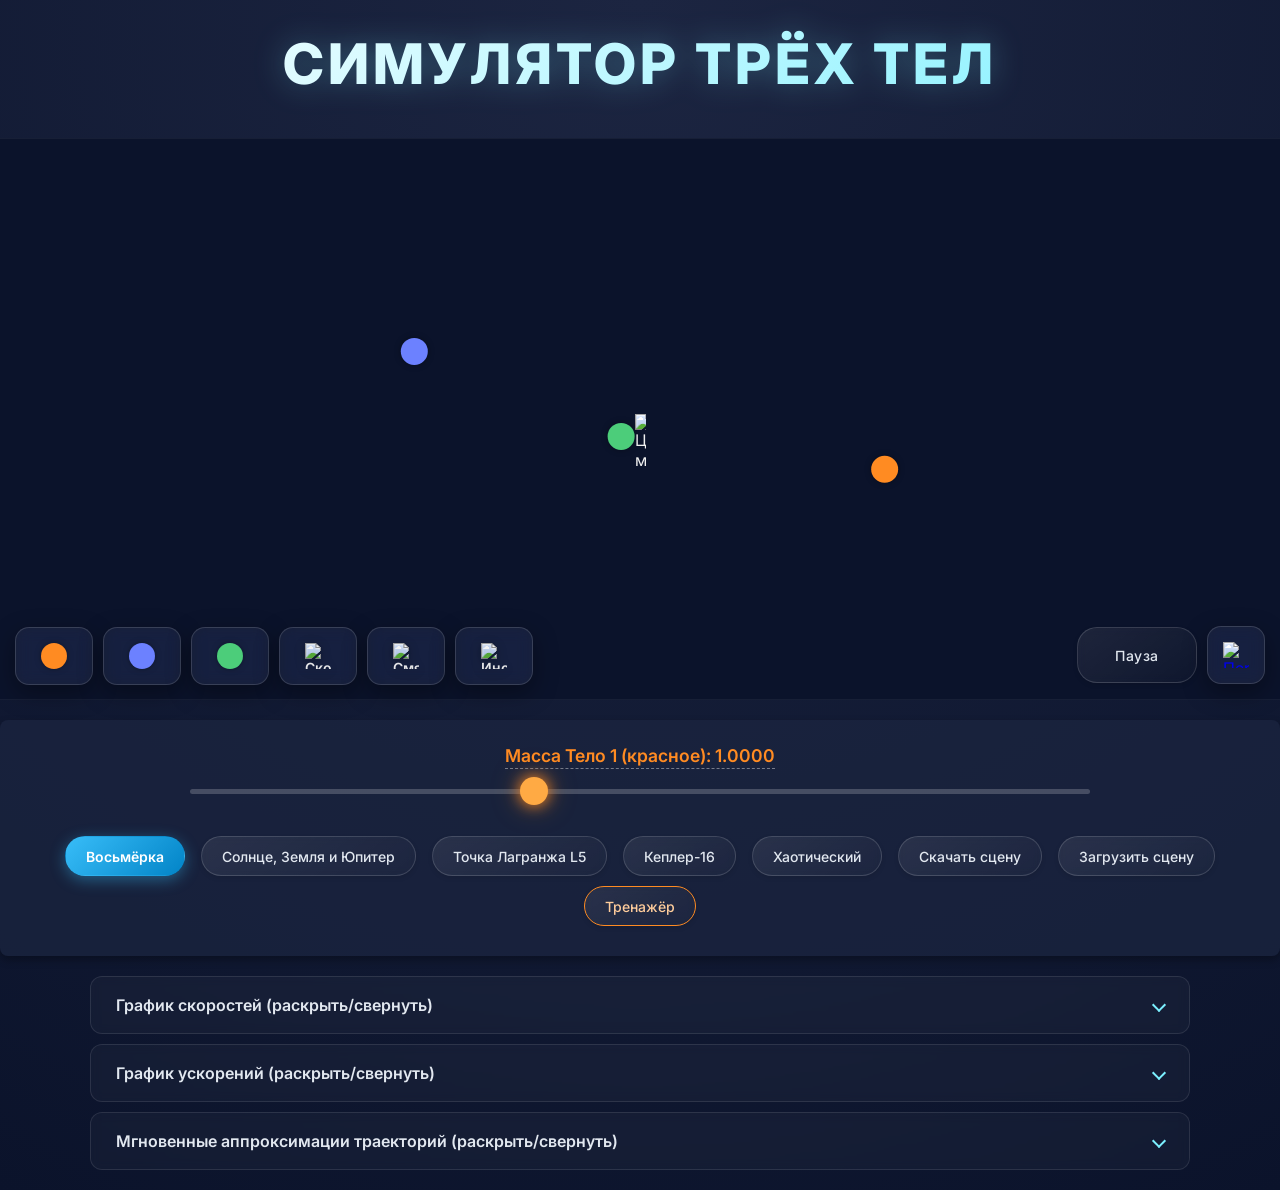
==== index.html @ 653d0eb3 "Add files via upload" ====
<!DOCTYPE html>
<html lang="ru">
<head>
  <meta charset="UTF-8">
  <title>Симулятор трёх тел</title>
  <link rel="preconnect" href="https://fonts.googleapis.com">
  <link rel="preconnect" href="https://fonts.gstatic.com" crossorigin>
  <link href="https://fonts.googleapis.com/css2?family=Playfair+Display:wght@700&display=swap" rel="stylesheet">
  <link href="https://fonts.googleapis.com/css2?family=Inter:wght@400;600;700&display=swap" rel="stylesheet">
  <link rel="stylesheet" href="style.css">
  
  <script>
    window.MathJax = {
      tex: { inlineMath: [['\\(','\\)']], displayMath: [['\\[','\\]']] },
      svg: { fontCache: 'global' }
    };
  </script>
  <script id="MathJax-script" async src="https://cdn.jsdelivr.net/npm/mathjax@3/es5/tex-svg.js"></script>
  
  <style>
    .mass-icon-circle { display: none !important; }
    .is-circles-mode .mass-icon-image { display: none !important; }
    .is-circles-mode .mass-icon-circle { display: inline-block !important; }
    .mass-circle {
      display: inline-block;
      width: 26px;
      height: 26px;
      border-radius: 50%;
      box-shadow: 0 0 6px rgba(0,0,0,0.35);
      vertical-align: middle;
    }
    .as-circle {
      border-radius: 50%;
      box-shadow: 0 0 6px rgba(0,0,0,0.35);
    }
    .is-circles-mode .ThreeBodyProblem-bodyImage { display: none !important; }

    .approximation-display-style {
      background-color: rgba(28, 37, 65, 0.7);
      padding: 15px 20px;
      margin: 10px auto 0 auto;
      border-radius: 8px;
      box-shadow: 0 4px 8px rgba(0, 0, 0, 0.3);
      max-width: 700px;
      color: #f0f0f0;
    }
    .approximation-display-style h4 {
      margin-top: 0;
      margin-bottom: 15px;
      text-align: center;
      font-weight: 600;
    }
    .approximation-display-style pre {
      font-family: monospace;
      font-size: 1.1em;
      text-align: left;
      margin: 10px auto;
      padding: 10px;
      background: rgba(0,0,0,0.2);
      border-radius: 4px;
      white-space: pre-wrap;
    }
    #formula-text-0 { color: #ff8b22; }
    #formula-text-1 { color: #6c81ff; }
    #formula-text-2 { color: #4ccd7a; }
  </style>

</head>
<body>

  <div id="loader-wrapper">
    <div class="loader">
      <div class="inner one"></div>
      <div class="inner two"></div>
      <div class="inner three"></div>
    </div>
    <div class="loader">
      <div class="inner one"></div>
      <div class="inner two"></div>
      <div class="inner three"></div>
    </div>
  </div>

  <h1>Симулятор трёх тел</h1>
  <p id="ThreeBodyProblem-notSupportedMessage" class="ThreeBodyProblem-alert ThreeBodyProblem-isHiddenBlock">
    Пожалуйста, используйте современный браузер для просмотра симуляции.
  </p>

  <div class="ThreeBodyProblem-container isFullScreenWide isUnselectable">
    <div class="ThreeBodyProblem-sun">
      <img src="https://evgenii.com/image/blog/2018-09-27-three-body-problem-simulator/sun.png" class="ThreeBodyProblem-spin ThreeBodyProblem-bodyImage" alt="Солнце" />
    </div>
    <div class="ThreeBodyProblem-earth">
      <img src="https://evgenii.com/image/blog/2018-09-27-three-body-problem-simulator/earth.png" alt="Земля" class="ThreeBodyProblem-spin ThreeBodyProblem-bodyImage"/>
    </div>
    <div class="ThreeBodyProblem-jupiter">
      <img src="https://evgenii.com/image/blog/2018-09-27-three-body-problem-simulator/jupiter_juno.png" alt="Юпитер" class="ThreeBodyProblem-spin ThreeBodyProblem-bodyImage" />
    </div>
    <img src="https://evgenii.com/image/blog/2018-09-27-three-body-problem-simulator/center_of_mass.png" alt="Центр масс" class="ThreeBodyProblem-centerOfMass" />
    <canvas class="ThreeBodyProblem-canvas"></canvas>

    <div class="ThreeBodyProblem-hudContainer">
      <div class="ThreeBodyProblem-hudContainerChild"></div>
      
      <div class="ThreeBodyProblem-leftBottomButtonCantainer">
        <a class="ThreeBodyProblem-leftBottomButton ThreeBodyProblem-mass1Button ThreeBodyProblem-doesChangeOpacityOnHover" href="#" title="Масса 1">
          <img src="https://evgenii.com/image/blog/2018-09-27-three-body-problem-simulator/mass_one_icon.png" alt="Масса 1" class="ThreeBodyProblem-leftBottomImage mass-icon-image">
          <span class="mass-circle mass-icon-circle" style="background:#ff8b22"></span>
        </a>
        <a class="ThreeBodyProblem-leftBottomButton ThreeBodyProblem-mass2Button ThreeBodyProblem-doesChangeOpacityOnHover" href="#" title="Масса 2">
          <img src="https://evgenii.com/image/blog/2018-09-27-three-body-problem-simulator/mass_two_icon.png" alt="Масса 2" class="ThreeBodyProblem-leftBottomImage mass-icon-image">
          <span class="mass-circle mass-icon-circle" style="background:#6c81ff"></span>
        </a>
        <a class="ThreeBodyProblem-leftBottomButton ThreeBodyProblem-mass3Button ThreeBodyProblem-doesChangeOpacityOnHover" href="#" title="Масса 3">
          <img src="https://evgenii.com/image/blog/2018-09-27-three-body-problem-simulator/mass_three_icon.png" alt="Масса 3" class="ThreeBodyProblem-leftBottomImage mass-icon-image">
          <span class="mass-circle mass-icon-circle" style="background:#4ccd7a"></span>
        </a>
        <a class="ThreeBodyProblem-leftBottomButton ThreeBodyProblem-speedButton ThreeBodyProblem-doesChangeOpacityOnHover" href="#" title="Скорость">
          <img src="https://evgenii.com/image/blog/2018-09-27-three-body-problem-simulator/clock_icon.png" alt="Скорость" class="ThreeBodyProblem-leftBottomImage">
        </a>
        <a class="ThreeBodyProblem-leftBottomButton ThreeBodyProblem-softeningButton ThreeBodyProblem-doesChangeOpacityOnHover" href="#" title="Смягчение">
          <img src="https://img.icons8.com/?size=1200&id=uPZIaAnibVWL&format=png" alt="Смягчение" class="ThreeBodyProblem-leftBottomImage">
        </a>
        <a id="info-button" class="ThreeBodyProblem-leftBottomButton ThreeBodyProblem-doesChangeOpacityOnHover" href="#" title="Инструкция">
          <img src="https://www.nvdemarie.be/files/modules/products/53/Infobalie.png" alt="Инструкция" class="ThreeBodyProblem-leftBottomImage">
        </a>
      </div>
      
      <div class="ThreeBodyProblem-rightBottomButtonContainer">
          <button class="ThreeBodyProblem-pause ThreeBodyProblem-button">Пауза</button>
          <a class="ThreeBodyProblem-reload ThreeBodyProblem-doesChangeOpacityOnHover" href="#" title="Перезапуск">
            <img src="https://evgenii.com/image/blog/2016-09-17-ridiculous-strawberry-picking/reload_icon.png" alt="Перезапуск" class="ThreeBodyProblem-reloadIcon">
          </a>
      </div>
    </div>
  </div>
  
  <div class="ThreeBodyProblem-controlsArea">
    <div class="ThreeBodyProblem-isTextCentered ThreeBodyProblem-hasTopMarginSmall ThreeBodyProblem-hasNegativeBottomMarginNormal isUnselectable">
      <span class="ThreeBodyProblem-sliderLabel">0.01</span>
    </div>
    <div class="SickSlider ThreeBodyProblem-slider isUnselectable">
      <div class="SickSlider-stripe"></div>
      <div class="SickSlider-head"></div>
    </div>
    
    <div class="ThreeBodyProblem-isTextCentered" style="margin-top: 20px;">
      <button class="ThreeBodyProblem-preset ThreeBodyProblem-button ThreeBodyProblem-button--isSelected" data-name="FigureEight">Восьмёрка</button>
      <button class="ThreeBodyProblem-preset ThreeBodyProblem-button" data-name="SunEarthJupiter">Солнце, Земля и Юпитер</button>
      <button class="ThreeBodyProblem-preset ThreeBodyProblem-button" data-name="LagrangePoint5">Точка Лагранжа L5</button>
      <button class="ThreeBodyProblem-preset ThreeBodyProblem-button" data-name="Kepler16">Кеплер-16</button>
      <button class="ThreeBodyProblem-preset ThreeBodyProblem-button" data-name="Chaotic">Хаотический</button>
      
      <button class="ThreeBodyProblem-button" id="download-scene-button">Скачать сцену</button>
      <button class="ThreeBodyProblem-button" id="upload-scene-button">Загрузить сцену</button>
      <input type="file" id="scene-uploader" accept="application/json, .json" style="display: none;" />

      <button class="ThreeBodyProblem-button" id="check-activity-button" style="display:none; border-color:#7bf0ff; color:#d7fbff;">
        Проверить
      </button>

      <button class="ThreeBodyProblem-button" id="labs-menu-button" style="border-color: #ff8b22; color: #ffcd9c;">Тренажёр</button>
    </div>
  </div>

  <div id="charts-container" style="max-width: 1100px; margin: 20px auto;">
    <details id="vel-details" style="margin-bottom: 10px;">
      <summary style="cursor:pointer; font-weight:600;">График скоростей (раскрыть/свернуть)</summary>
      <div style="width: 100%; height: 360px; margin-top: 10px;">
        <canvas id="velocityChart" style="width:100%; height:100%;"></canvas>
      </div>
    </details>
    <details id="eng-details" style="margin-bottom: 10px;">
      <summary style="cursor:pointer; font-weight:600;">График ускорений (раскрыть/свернуть)</summary>
      <div style="width: 100%; height: 360px; margin-top: 10px;">
        <canvas id="accelerationChart" style="width:100%; height:100%;"></canvas>
      </div>
    </details>
    <details id="approx-details">
      <summary style="cursor:pointer; font-weight:600;">Мгновенные аппроксимации траекторий (раскрыть/свернуть)</summary>
      <div id="approximation-display" class="approximation-display-style">
        <h4>Мгновенные аппроксимации траекторий</h4>
        <div style="text-align: center; margin-bottom: 15px;">
           <button class="ThreeBodyProblem-button" id="download-log-button">Скачать лог формул</button>
        </div>
        <pre id="formula-text-0"></pre>
        <pre id="formula-text-1"></pre>
        <pre id="formula-text-2"></pre>
      </div>
    </details>
  </div>

  <div id="info-modal" class="modal-overlay is-hidden">
    <div class="modal-content">
      <button class="modal-close-button" title="Закрыть">&times;</button>
      <div class="instruction-container">
        <h2>Инструкция по использованию симулятора</h2>
        <p>
          Добро пожаловать в интерактивный симулятор задачи трёх тел! Эта программа позволяет моделировать движение трёх объектов в пространстве под действием их взаимного гравитационного притяжения.
        </p>

        <h3>Как пользоваться</h3>
        <ol>
          <li><strong>Выберите пресет</strong> внизу (песочница) или откройте <strong>«Тренажёр»</strong> (лабы и задания).</li>
          <li><strong>Настройте параметры</strong> (удобнее на паузе).</li>
          <li><strong>Наблюдайте</strong> траектории и анализируйте графики ниже.</li>
        </ol>

        <h3>Элементы управления</h3>
        <ul>
          <li><strong>Кнопки пресетов:</strong> ("Восьмёрка", "Солнце, Земля и Юпитер" и т.д.) — загружают предопределённые начальные условия.</li>
          <li><strong>Пауза / Продолжить:</strong> приостанавливает или возобновляет симуляцию.</li>
          <li><strong>Перезапуск (иконка со стрелкой):</strong> сбрасывает текущий пресет/активность к начальному состоянию.</li>
          <li><strong>Кнопки параметров (слева внизу):</strong>
            <ul>
              <li><strong>Масса 1, 2, 3:</strong> выберите тело и меняйте его массу слайдером.</li>
              <li><strong>Скорость:</strong> скорость течения времени в симуляции.</li>
              <li><strong>Смягчение (ε):</strong> параметр для численной устойчивости при близких сближениях.</li>
            </ul>
          </li>
          <li><strong>Слайдер:</strong> основной инструмент изменения выбранного параметра. Также можно нажать на текст над слайдером (в режиме массы), чтобы ввести число вручную.</li>
          <li><strong>Скачать / Загрузить сцену:</strong> сохранение/загрузка текущих начальных условий (JSON).</li>
        </ul>

        <h3>Тренажёр (лабораторные и задания)</h3>
        <p>
          Кнопка <strong>«Тренажёр»</strong> открывает меню активностей:
        </p>
        <ul>
          <li><strong>Лабораторные работы</strong> — учебные сценарии для исследования явлений (манёвр, двойные системы, побег и т.п.).</li>
          <li><strong>Задания</strong> — сценарии с <strong>автопроверкой</strong>: нужно добиться заданного поведения системы (например, удержать орбиту, выполнить побег, удержать конфигурацию около L4/L5). В конце показывается окно результата, можно скачать отчёт (JSON).</li>
        </ul>
        <p>
          В тренажёре часть параметров может быть <strong>заблокирована</strong> (по условиям задачи). Обычно порядок работы такой:
          прочитать брифинг → перейти к настройке (симуляция на паузе) → запустить «Продолжить».
        </p>

        <h3>Графики и аппроксимации</h3>
        <p>
          Ниже симуляции доступны графики скоростей и ускорений, а также блок мгновенных аппроксимаций траекторий.
          Можно скачать лог формул кнопкой «Скачать лог формул».
        </p>

        <h3>Описание пресетов</h3>
        <ul>
          <li><strong>Восьмёрка:</strong> классическое устойчивое решение задачи трёх тел.</li>
          <li><strong>Солнце, Земля и Юпитер:</strong> упрощённая модель Солнечной системы.</li>
          <li><strong>Точка Лагранжа L5:</strong> демонстрация точек стабильности.</li>
          <li><strong>Кеплер-16:</strong> модель экзопланетной системы с двумя звёздами.</li>
          <li><strong>Хаотический:</strong> демонстрация непредсказуемости системы.</li>
        </ul>
      </div>
    </div>
  </div>

  <div id="error-modal" class="modal-overlay is-hidden">
    <div class="modal-content error-modal-content">
      <div class="error-icon">⚠️</div>
      <div class="error-title">Ошибка</div>
      <div class="error-message">Произошла ошибка.</div>
      <button class="error-ok-button">OK</button>
    </div>
  </div>

  <div id="lab-selection-modal" class="modal-overlay is-hidden">
    <div class="modal-content instruction-container" style="max-width: 900px !important; text-align:center;">
      <button class="modal-close-button" title="Закрыть">&times;</button>
      <h2 style="color: #ff8b22 !important; margin-bottom: 5px !important;">Тренажёр: выберите активность</h2>

      <div style="display: grid; grid-template-columns: 1fr 1fr; gap: 30px; margin-top: 20px; text-align: left;">

        <div>
          <h3 style="margin: 0 0 15px 0; color:#ffcd9c; border-bottom: 1px solid rgba(255,255,255,0.1); padding-bottom: 10px; padding-left: 20px;">
            Лабораторные работы
          </h3>
          <div style="display: flex; flex-direction: column; gap: 10px;">
            <button class="ThreeBodyProblem-button select-lab-btn" data-lab-id="lab1" style="width:100%; height: 50px; font-size: 15px; border-color: rgba(255, 139, 34, 0.4); justify-content: flex-start; text-align: left; padding-left: 20px;">
              Лаб. №1: Гравитационный манёвр
            </button>
            <button class="ThreeBodyProblem-button select-lab-btn" data-lab-id="lab2" style="width:100%; height: 50px; font-size: 15px; border-color: rgba(255, 139, 34, 0.4); justify-content: flex-start; text-align: left; padding-left: 20px;">
              Лаб. №2: Двойная звезда
            </button>
            <button class="ThreeBodyProblem-button select-lab-btn" data-lab-id="lab3" style="width:100%; height: 50px; font-size: 15px; border-color: rgba(255, 139, 34, 0.4); justify-content: flex-start; text-align: left; padding-left: 20px;">
              Лаб. №3: Побег с орбиты
            </button>
          </div>
        </div>

        <div>
          <h3 style="margin: 0 0 15px 0; color:#7bf0ff; border-bottom: 1px solid rgba(255,255,255,0.1); padding-bottom: 10px; padding-left: 20px;">
            Задания (автопроверка)
          </h3>
          <div style="display: flex; flex-direction: column; gap: 10px;">
            <button class="ThreeBodyProblem-button select-task-btn" data-task-id="task1"
                    style="width:100%; height: 50px; font-size: 15px; border-color: rgba(123, 240, 255, 0.35); justify-content: flex-start; text-align: left; padding-left: 20px;">
              Задание №1: Побег с орбиты
            </button>

            <button class="ThreeBodyProblem-button select-task-btn" data-task-id="task2"
                    style="width:100%; height: 50px; font-size: 15px; border-color: rgba(123, 240, 255, 0.35); justify-content: flex-start; text-align: left; padding-left: 20px;">
              Задание №2: Удержать орбиту
            </button>

            <button class="ThreeBodyProblem-button select-task-btn" data-task-id="task3"
                    style="width:100%; height: 50px; font-size: 15px; border-color: rgba(123, 240, 255, 0.35); justify-content: flex-start; text-align: left; padding-left: 20px;">
              Задание №3: Точка Лагранжа L4
            </button>

            <button class="ThreeBodyProblem-button select-task-btn" data-task-id="task4"
                    style="width:100%; height: 50px; font-size: 15px; border-color: rgba(123, 240, 255, 0.35); justify-content: flex-start; text-align: left; padding-left: 20px;">
              Задание №4: Побег (сложнее)
            </button>

            <button class="ThreeBodyProblem-button select-task-btn" data-task-id="task5"
                    style="width:100%; height: 50px; font-size: 15px; border-color: rgba(123, 240, 255, 0.35); justify-content: flex-start; text-align: left; padding-left: 20px;">
              Задание №5: Спасти от падения
            </button>

            <button class="ThreeBodyProblem-button select-task-btn" data-task-id="task6"
                    style="width:100%; height: 50px; font-size: 15px; border-color: rgba(123, 240, 255, 0.35); justify-content: flex-start; text-align: left; padding-left: 20px;">
              Задание №6: Дальняя орбита
            </button>

            <button class="ThreeBodyProblem-button select-task-btn" data-task-id="task7"
                    style="width:100%; height: 50px; font-size: 15px; border-color: rgba(123, 240, 255, 0.35); justify-content: flex-start; text-align: left; padding-left: 20px;">
              Задание №7: Точка Лагранжа L5
            </button>
          </div>
        </div>

      </div>
    </div>
  </div>

  <div id="lab-modal" class="modal-overlay is-hidden">
    <div class="modal-content instruction-container" style="border-color: #ff8b22 !important; max-width: 600px !important;">
      <button class="modal-close-button" title="Закрыть">&times;</button>

      <h3 style="color: #ff8b22 !important; margin-top:0 !important; text-transform: uppercase; font-size: 14px;">Тренажёр</h3>
      <h2 id="lab-title" style="margin-bottom: 20px !important; margin-top: 5px !important;">Название</h2>
      
      <div style="background: rgba(0,0,0,0.2); padding: 15px; border-radius: 8px; margin-bottom: 20px;">
        <h4 style="margin: 0 0 10px 0; color: #fff;">Цель:</h4>
        <p id="lab-description" style="margin: 0;">Описание...</p>
      </div>

      <div style="background: rgba(0,0,0,0.2); padding: 15px; border-radius: 8px;">
        <h4 style="margin: 0 0 10px 0; color: #fff;">Инструкция:</h4>
        <ul id="lab-steps" style="margin: 0; padding-left: 20px; color: #eaf0ff;">
          <li>Шаг 1</li>
        </ul>
      </div>

      <div style="text-align: center; margin-top: 25px;">
        <button id="start-lab-button" class="ThreeBodyProblem-button ThreeBodyProblem-button--isSelected"
                style="background: linear-gradient(135deg, #ff8b22 0%, #d85c00 100%); border:none; padding: 0 40px; height: 48px; font-size: 16px;">
          Перейти к настройке
        </button>
      </div>
    </div>
  </div>

  <div id="activity-result-modal" class="modal-overlay is-hidden">
    <div class="modal-content instruction-container" style="max-width: 620px !important; border-color: rgba(123, 240, 255, 0.35) !important;">
      <button class="modal-close-button" title="Закрыть">&times;</button>
      <h3 style="margin-top:0; color:#7bf0ff; text-transform: uppercase; font-size: 13px;">Результат</h3>
      <h2 id="activity-result-title" style="margin: 6px 0 14px 0;">...</h2>

      <div id="activity-result-body" style="background: rgba(0,0,0,0.2); padding: 14px; border-radius: 10px;">
        ...
      </div>

      <div style="display:flex; gap:10px; justify-content:center; margin-top: 18px; flex-wrap:wrap;">
        <button class="ThreeBodyProblem-button" id="activity-result-ok">OK</button>
        <button class="ThreeBodyProblem-button" id="activity-result-download" style="border-color: rgba(123, 240, 255, 0.35);">
          Скачать отчёт (JSON)
        </button>
      </div>
    </div>
  </div>

  <p class="ThreeBodyProblem-debugOutput"></p>

  <script src="script.js"></script>
  <script src="physics.js"></script>
  <script src="graphics.js"></script>
  <script src="https://cdn.jsdelivr.net/npm/chart.js"></script>
  <script src="simulation.js"></script>

  <script src="labEngine.js"></script>

  <script src="ui.js"></script>

  <script>
    (function() {
      window.chartManager = {};
      const MAX_POINTS = 2000;
      let chartsInited = false;
      let velocityChart = null;
      let accelerationChart = null;
      let frameIndex = 0;

      function trimData(chart) {
        const d = chart.data;
        while (d.labels.length > MAX_POINTS) {
          d.labels.shift();
          chart.data.datasets.forEach(ds => ds.data.shift());
        }
      }

      function resetCharts() {
        if (!chartsInited) return;
        frameIndex = 0;
        velocityChart.data.labels = [];
        velocityChart.data.datasets.forEach(dataset => { dataset.data = []; });
        velocityChart.update('none');
        accelerationChart.data.labels = [];
        accelerationChart.data.datasets.forEach(dataset => { dataset.data = []; });
        accelerationChart.update('none');
      }
      window.chartManager.reset = resetCharts;

      function initCharts() {
        if (chartsInited) return;
        const velCanvas = document.getElementById('velocityChart');
        const accCanvas = document.getElementById('accelerationChart');
        if (!velCanvas || !accCanvas || !window.Chart) return;
        const velCtx = velCanvas.getContext('2d');
        const accCtx = accCanvas.getContext('2d');

        velocityChart = new Chart(velCtx, {
          type: 'line',
          data: {
            labels: [],
            datasets: [
              { label: 'Скорость тела 1', data: [], borderColor: '#ff8b22', pointRadius: 0, tension: 0.1 },
              { label: 'Скорость тела 2', data: [], borderColor: '#6c81ff', pointRadius: 0, tension: 0.1 },
              { label: 'Скорость тела 3', data: [], borderColor: '#4ccd7a', pointRadius: 0, tension: 0.1 }
            ]
          },
          options: {
            responsive: true, maintainAspectRatio: false, animation: false,
            interaction: { mode: 'nearest', intersect: false },
            plugins: { legend: { display: true }, tooltip: { enabled: true } },
            scales: {
              x: { title: { display: true, text: 'Шаг симуляции' }, ticks: { maxTicksLimit: 8 } },
              y: { title: { display: true, text: 'Скорость (|v|)' }, ticks: { maxTicksLimit: 8 } }
            }
          }
        });

        accelerationChart = new Chart(accCtx, {
          type: 'line',
          data: {
            labels: [],
            datasets: [
              { label: 'Ускорение тела 1', data: [], borderColor: '#ff8b22', pointRadius: 0, tension: 0.1 },
              { label: 'Ускорение тела 2', data: [], borderColor: '#6c81ff', pointRadius: 0, tension: 0.1 },
              { label: 'Ускорение тела 3', data: [], borderColor: '#4ccd7a', pointRadius: 0, tension: 0.1 }
            ]
          },
          options: {
            responsive: true, maintainAspectRatio: false, animation: false,
            interaction: { mode: 'nearest', intersect: false },
            plugins: { legend: { display: true }, tooltip: { enabled: true } },
            scales: {
              x: { title: { display: true, text: 'Шаг симуляции' }, ticks: { maxTicksLimit: 8 } },
              y: { title: { display: true, text: 'Ускорение (|a|)' }, ticks: { maxTicksLimit: 8 } }
            }
          }
        });

        chartsInited = true;

        document.getElementById('vel-details')?.addEventListener('toggle', () => setTimeout(() => velocityChart?.resize(), 0));
        document.getElementById('eng-details')?.addEventListener('toggle', () => setTimeout(() => accelerationChart?.resize(), 0));
        window.addEventListener('resize', () => {
          velocityChart?.resize();
          accelerationChart?.resize();
        });
      }

      function updateCharts() {
        if (window.simulation && typeof simulation.isPaused === 'function' && simulation.isPaused()) {
          requestAnimationFrame(updateCharts);
          return;
        }

        if (window.physics && typeof physics.getSpeeds === 'function' && typeof physics.getAccelerations === 'function') {
          if (!chartsInited) initCharts();
          if (chartsInited) {
            const speeds = physics.getSpeeds();
            const totalSpeed = speeds.reduce((sum, speed) => sum + (speed || 0), 0);

            if (totalSpeed > 0) {
              const accelerations = physics.getAccelerations();
              frameIndex += 1;
              const label = String(frameIndex);

              velocityChart.data.labels.push(label);
              for (let i = 0; i < 3; i++) {
                velocityChart.data.datasets[i].data.push(speeds[i] ?? null);
              }
              trimData(velocityChart);
              velocityChart.update('none');

              accelerationChart.data.labels.push(label);
              for (let i = 0; i < 3; i++) {
                const accMagnitude = accelerations[i] ? Math.sqrt(accelerations[i].ax**2 + accelerations[i].ay**2) : null;
                accelerationChart.data.datasets[i].data.push(accMagnitude);
              }
              trimData(accelerationChart);
              accelerationChart.update('none');
            }
          }
        }
        requestAnimationFrame(updateCharts);
      }

      window.addEventListener('load', () => {
        initCharts();
        requestAnimationFrame(updateCharts);
      });
    })();
  </script>

</body>
</html>
---- style.css ----
body {
  background-color: #0b132b;
  background: radial-gradient(circle at center top, #1c2541 0%, #0b132b 100%);
  color: #f0f0f0;
  margin: 0;
  padding: 0;
  font-family: 'Inter', sans-serif;
  overflow-x: hidden;
  min-height: 100vh;
}

h1 {
  text-align: center;
  font-family: 'Inter', sans-serif;
  font-size: 3.5em;
  font-weight: 800;
  text-transform: uppercase;
  letter-spacing: 4px;
  margin-top: 30px;
  margin-bottom: 40px;
  
  background: linear-gradient(135deg, #ffffff 0%, #7bf0ff 100%);
  -webkit-background-clip: text;
  background-clip: text;
  -webkit-text-fill-color: transparent;
  
  filter: drop-shadow(0 0 15px rgba(123, 240, 255, 0.3));
  
  cursor: default;
  transition: letter-spacing 0.3s ease, filter 0.3s ease, transform 0.3s ease;
}

h1:hover {
  letter-spacing: 8px;
  filter: drop-shadow(0 0 25px rgba(123, 240, 255, 0.6));
  transform: scale(1.02);
}

.ThreeBodyProblem-container {
  background-color: #0b132b; 
  position: relative;
  height: 560px;
  
  background-image: url("https://upload.wikimedia.org/wikipedia/commons/thumb/e/e4/Hidden_Valley_Campground_-_Starry_sky_-_07.JPG/640px-Hidden_Valley_Campground_-_Starry_sky_-_07.JPG");
  background-position: center bottom;
  background-repeat: repeat;
  background-size: 874px 780px;
  
  border-top: 1px solid rgba(255,255,255,0.05);
  border-bottom: 1px solid rgba(255,255,255,0.05);
}

.ThreeBodyProblem-container::after {
  content: '';
  position: absolute;
  top: 0; left: 0; width: 100%; height: 100%;
  pointer-events: none;
  z-index: 999;
  
  background: 
    linear-gradient(to bottom, #0b132b 0%, transparent 15%, transparent 85%, #0b132b 100%),
    radial-gradient(circle at center, transparent 30%, rgba(11, 19, 43, 0.6) 100%);
}

.ThreeBodyProblem-hasTopMarginSmall { margin-top: 5px; }
.ThreeBodyProblem-hasNegativeBottomMarginNormal { margin-bottom: -10px; }
.ThreeBodyProblem-container.visible { opacity: 1; }
.ThreeBodyProblem-isTextCentered { text-align: center; }
.ThreeBodyProblem-isHiddenBlock { display: none; }

.ThreeBodyProblem-centerOfMass {
  position: absolute;
  width: 11px;
  top: 50%;
  left: 50%;
  margin-left: -5.5px;
  margin-top: -5.5px;
  z-index: 998;
}

.ThreeBodyProblem-earth, .ThreeBodyProblem-jupiter, .ThreeBodyProblem-sun {
  position: absolute;
  width: 60px;
  top: 0;
  left: 0;
  z-index: 1000;
  transform: translate(-1000px, -1000px);
}

.ThreeBodyProblem-bodyImage { position: absolute; width: 100%; top: 0; left: 0; }
.ThreeBodyProblem-spin { animation: spin 0.5s linear infinite; }
@keyframes spin { 100% { transform: rotate(-360deg); } }

.ThreeBodyProblem-canvas { display: block; }
.isUnselectable { user-select: none; -webkit-tap-highlight-color: rgba(0, 0, 0, 0); }

.ThreeBodyProblem-hudContainer {
  position: absolute;
  height: 100%;
  width: 100%;
  z-index: 1001;
  left: 0;
  top: 0;
  pointer-events: none;
}
.ThreeBodyProblem-hudContainer > * { pointer-events: auto; }
.ThreeBodyProblem-hudContainerChild { position: relative; width: 100%; height: 100%; max-width: 700px; margin: 0 auto; }

:root{
  --ui-bg: rgba(255,255,255,.06);
  --ui-border: rgba(255,255,255,.14);
  --ui-shadow: 0 8px 24px rgba(0,0,0,.35);
  --ui-accent: #7bf0ff;
}

.ThreeBodyProblem-leftBottomButtonCantainer {
  position: absolute;
  left: 15px;
  bottom: 16px;
  display: flex;
  gap: 10px;
  height: 56px !important;
}

.ThreeBodyProblem-rightBottomButtonContainer {
  position: absolute;
  right: 15px;
  bottom: 16px;
  height: 56px;
  display: flex;
  align-items: center;
  gap: 10px;
  z-index: 1001;
}

.ThreeBodyProblem-leftBottomButton {
  height: 56px !important; 
  width: 56px !important; 
  border-radius: 14px; 
  background: var(--ui-bg); 
  border:1px solid var(--ui-border);
  -webkit-backdrop-filter: saturate(140%) blur(8px);
  backdrop-filter: saturate(140%) blur(8px);
  box-shadow: var(--ui-shadow);
  display:flex; 
  align-items:center; 
  justify-content:center;
  transition: transform .15s ease, box-shadow .2s ease, border-color .2s ease, background .2s ease;
  padding: 0 10px;
  min-width: 56px !important;
  color: #f0f0f0;
  font-weight: 600;
  cursor: pointer;
  text-decoration: none;
  font-size: 14px;
}

.ThreeBodyProblem-leftBottomButton:hover { 
  transform: translateY(-2px); 
  border-color: var(--ui-accent); 
  box-shadow: 0 10px 30px rgba(0,0,0,.4);
  background: rgba(255,255,255,0.1);
}
.ThreeBodyProblem-leftBottomButton:active { transform: translateY(0); }

.ThreeBodyProblem-leftBottomButton.is-disabled {
  opacity: 0.3;
  pointer-events: none; /* Некликабельные */
  filter: grayscale(100%);
  border-color: transparent;
  box-shadow: none;
}

.ThreeBodyProblem-leftBottomButton.is-active {
  border-color: #fff;
  background: rgba(255, 255, 255, 0.1);
  box-shadow: 0 0 15px rgba(255, 255, 255, 0.2);
  transform: translateY(-2px);
}
.ThreeBodyProblem-leftBottomButton.is-active.ThreeBodyProblem-mass1Button { 
  border-color: #ff8b22; background: rgba(255, 139, 34, 0.2); box-shadow: 0 0 20px rgba(255, 139, 34, 0.4);
}
.ThreeBodyProblem-leftBottomButton.is-active.ThreeBodyProblem-mass2Button { 
  border-color: #6c81ff; background: rgba(108, 129, 255, 0.2); box-shadow: 0 0 20px rgba(108, 129, 255, 0.4);
}
.ThreeBodyProblem-leftBottomButton.is-active.ThreeBodyProblem-mass3Button { 
  border-color: #4ccd7a; background: rgba(76, 205, 122, 0.2); box-shadow: 0 0 20px rgba(76, 205, 122, 0.4);
}

.ThreeBodyProblem-leftBottomImage { 
  width: 26px !important; height: 26px !important; opacity: .95; 
  filter: drop-shadow(0 2px 6px rgba(0,0,0,.35)); object-fit: contain;
}

.ThreeBodyProblem-reload {
  width: 56px; height: 56px;
  border-radius: 14px; background: var(--ui-bg); border: 1px solid var(--ui-border);
  -webkit-backdrop-filter: saturate(140%) blur(8px); backdrop-filter: saturate(140%) blur(8px);
  box-shadow: var(--ui-shadow);
  display: flex; align-items: center; justify-content: center;
  transition: transform .15s ease, box-shadow .2s ease, border-color .2s ease, background .2s ease;
}
.ThreeBodyProblem-reload:hover { transform: translateY(-2px); border-color: var(--ui-accent); box-shadow: 0 10px 30px rgba(0,0,0,.4); }
.ThreeBodyProblem-reloadIcon { width: 26px; height: 26px; border: 0; }

.ThreeBodyProblem-pause {
  height: 56px !important; box-sizing: border-box; border-radius: 14px;
  background: rgba(255, 59, 59, 0.15); border: 1px solid rgba(255, 59, 59, 0.3);
  -webkit-backdrop-filter: saturate(140%) blur(8px); backdrop-filter: saturate(140%) blur(8px);
  box-shadow: var(--ui-shadow); color: #ffdada; font-weight: 600; letter-spacing: .5px;
  text-decoration: none; cursor: pointer; display: inline-flex; align-items: center; justify-content: center;
  padding: 0 24px; min-width: 120px; transition: all .2s ease; font-size: 15px; margin: 0 !important;
}
.ThreeBodyProblem-pause:hover {
  transform: translateY(-2px); background: rgba(255, 59, 59, 0.25); border-color: #ff6b6b;
  color: #fff; box-shadow: 0 10px 30px rgba(255, 60, 60, 0.3);
}
.ThreeBodyProblem-pause:active { transform: translateY(0); }

.ThreeBodyProblem-button {
  background: linear-gradient(145deg, rgba(255,255,255,0.08) 0%, rgba(255,255,255,0.02) 100%);
  border: 1px solid rgba(255, 255, 255, 0.15); color: #e2e8f0; font-family: 'Inter', sans-serif;
  font-weight: 500; font-size: 14px; padding: 0 20px; height: 40px; border-radius: 20px;
  cursor: pointer; transition: all 0.2s cubic-bezier(0.4, 0, 0.2, 1); backdrop-filter: blur(4px);
  display: inline-flex; align-items: center; justify-content: center; margin: 0 6px 10px 6px;
  box-shadow: 0 2px 5px rgba(0,0,0,0.1);
}
button.ThreeBodyProblem-pause { /* Искл */ }
.ThreeBodyProblem-button:hover {
  background: rgba(255, 255, 255, 0.15); border-color: rgba(255, 255, 255, 0.4);
  color: #fff; transform: translateY(-2px); box-shadow: 0 6px 15px rgba(0,0,0,0.3);
}
.ThreeBodyProblem-button:active { transform: translateY(0); opacity: 0.9; }
.ThreeBodyProblem-button--isSelected {
  background: linear-gradient(135deg, #38bdf8 0%, #0284c7 100%);
  border-color: transparent; color: #fff; box-shadow: 0 4px 15px rgba(56, 189, 248, 0.4); font-weight: 600;
}
.ThreeBodyProblem-button--isSelected:hover {
  background: linear-gradient(135deg, #7dd3fc 0%, #0ea5e9 100%); box-shadow: 0 6px 20px rgba(56, 189, 248, 0.6);
}

.SickSlider {
  position: relative; height: 40px; cursor: pointer; margin: 15px auto 25px auto;
  width: 85%; max-width: 900px; user-select: none;
}
.SickSlider-stripe {
  height: 5px; width: 100%; background-color: rgba(255,255,255,0.2);
  border-radius: 3px; position: absolute; top: 18px; left: 0; transition: background-color 0.2s;
}
.SickSlider:hover .SickSlider-stripe { background-color: rgba(255,255,255,0.3); }

.SickSlider-head {
  position: absolute; top: 6px; left: 0; width: 28px; height: 28px;
  border-radius: 50%; background: #f0f0f0; border: none;
  box-shadow: 0 0 10px rgba(255, 255, 255, 0.8), inset 0 0 5px rgba(0,0,0,0.2);
  cursor: grab; transition: transform 0.1s;
}
.SickSlider-head:active { cursor: grabbing; transform: scale(1.1); }
.ThreeBodyProblem-sliderSun .SickSlider-head { background: #ffaa44; box-shadow: 0 0 15px #ff8b22, 0 0 30px rgba(255, 139, 34, 0.4); }
.ThreeBodyProblem-sliderEarth .SickSlider-head { background: #8899ff; box-shadow: 0 0 15px #6c81ff, 0 0 30px rgba(108, 129, 255, 0.4); }
.ThreeBodyProblem-sliderJupiter .SickSlider-head { background: #66eebb; box-shadow: 0 0 15px #4ccd7a, 0 0 30px rgba(76, 205, 122, 0.4); }

.ThreeBodyProblem-controlsArea {
  background-color: rgba(28, 37, 65, 0.7);
  padding: 20px;
  margin-top: 20px;
  border-radius: 8px;
  box-shadow: 0 4px 8px rgba(0, 0, 0, 0.3);
}

.ThreeBodyProblem-sliderLabel {
  position: relative; cursor: default; border-bottom: 1px solid transparent;
  padding-bottom: 2px; transition: all 0.2s; font-size: 1.1em; font-weight: 600;
}
.ThreeBodyProblem-sliderLabel.is-editable { cursor: pointer; border-bottom: 1px dashed rgba(255, 255, 255, 0.4); }
.ThreeBodyProblem-sliderLabel.is-editable:hover { border-color: currentColor; text-shadow: 0 0 10px rgba(255,255,255,0.3); }

#charts-container details {
  background: rgba(255, 255, 255, 0.03); border: 1px solid rgba(255, 255, 255, 0.1);
  border-radius: 12px; margin-bottom: 15px; overflow: hidden;
  transition: background 0.3s ease, box-shadow 0.3s ease; backdrop-filter: blur(5px);
}
#charts-container details:hover {
  background: rgba(255, 255, 255, 0.06); border-color: rgba(255, 255, 255, 0.2);
  box-shadow: 0 4px 20px rgba(0, 0, 0, 0.3);
}
#charts-container summary {
  list-style: none; padding: 18px 25px; cursor: pointer;
  font-family: 'Inter', sans-serif; font-weight: 600; font-size: 16px; color: #e2e8f0;
  display: flex; justify-content: space-between; align-items: center; user-select: none; outline: none;
}
#charts-container summary::-webkit-details-marker { display: none; }
#charts-container summary::after {
  content: ''; width: 8px; height: 8px; border-right: 2px solid #7bf0ff; border-bottom: 2px solid #7bf0ff;
  transform: rotate(45deg); transition: transform 0.3s ease; margin-left: 10px;
}
#charts-container details[open] summary::after { transform: rotate(-135deg); }
#charts-container summary:hover { color: #fff; }
#charts-container details > div {
  padding: 0 20px 20px 20px; border-top: 1px solid rgba(255, 255, 255, 0.05);
}
#velocityChart, #accelerationChart { background: rgba(0, 0, 0, 0.2); border-radius: 8px; padding: 10px; }

.approximation-display-style {
  background-color: transparent !important; box-shadow: none !important;
  padding: 10px 0 !important; margin: 0 !important; border-radius: 0 !important;
  color: #f0f0f0; max-width: 100% !important; text-align: center;
}
.approximation-display-style h4 { display: none; }
#download-log-button {
  font-size: 12px; padding: 0 15px; height: 32px; margin-bottom: 10px;
  background: rgba(255, 255, 255, 0.05); border: 1px solid rgba(255, 255, 255, 0.2);
}
#download-log-button:hover { background: rgba(255, 255, 255, 0.15); }

.mass-icon-circle { display: none !important; }
.is-circles-mode .mass-icon-image { display: none !important; }
.is-circles-mode .mass-icon-circle { display: inline-block !important; }
.mass-circle {
  display: inline-block; width: 26px; height: 26px; border-radius: 50%;
  box-shadow: 0 0 6px rgba(0,0,0,0.35); vertical-align: middle;
}
.as-circle { border-radius: 50%; box-shadow: 0 0 6px rgba(0,0,0,0.35); }
.is-circles-mode .ThreeBodyProblem-bodyImage { display: none !important; }

.modal-overlay {
  position: fixed; top: 0; left: 0; width: 100%; height: 100%;
  background-color: rgba(11, 19, 43, 0.85);
  -webkit-backdrop-filter: blur(8px); backdrop-filter: blur(8px);
  display: flex; justify-content: center; align-items: center; z-index: 2000;
  opacity: 1; transition: opacity 0.3s ease-in-out; padding: 20px; box-sizing: border-box;
}
.modal-overlay.is-hidden { opacity: 0; pointer-events: none; }
.modal-content {
  position: relative; max-height: 90vh; overflow-y: auto;
  transform: scale(1); transition: transform 0.3s ease-in-out;
}
.modal-overlay.is-hidden .modal-content { transform: scale(0.95); }
.modal-close-button {
  position: absolute; top: 15px; right: 15px; width: 32px; height: 32px;
  border: none; background: rgba(255, 255, 255, 0.1); color: #fff; font-size: 24px;
  line-height: 32px; text-align: center; border-radius: 50%; cursor: pointer; z-index: 2001;
  transition: background-color 0.2s, transform 0.2s;
}
.modal-close-button:hover { background: rgba(255, 255, 255, 0.2); transform: rotate(90deg); }
.instruction-container {
  max-width: 900px !important; background: rgba(255,255,255,.06) !important;
  border: 1px solid var(--ui-border) !important; border-radius: 16px !important; 
  padding: 20px 22px !important; box-shadow: var(--ui-shadow) !important;
}
.instruction-container h2{ font-family: 'Inter', sans-serif !important; font-weight: 700; letter-spacing: .2px; margin: 0 0 16px !important; }
.instruction-container h3{ margin: 16px 0 8px !important; font-weight: 600; color: #9fd3ff !important; }
.instruction-container p, .instruction-container li{ font-size: 15.5px !important; line-height: 1.6 !important; color: #eaf0ff !important; }
.instruction-container ul{ padding-left: 18px !important; }
.instruction-container li{ margin: 8px 0 !important; }
.ThreeBodyProblem-alert {
  color: #ff6b6b; border: 1px solid rgba(255, 107, 107, 0.3); background: rgba(40, 0, 0, 0.6);
  padding: 10px; border-radius: 8px; text-align: center;
}
.error-modal-content {
    text-align: center; max-width: 400px; background: rgba(30, 0, 0, 0.85) !important;
    border: 1px solid rgba(255, 107, 107, 0.3); border-radius: 16px; padding: 30px;
    box-shadow: 0 10px 40px rgba(0,0,0,0.6); backdrop-filter: blur(12px);
}
.error-icon { font-size: 48px; color: #ff6b6b; margin-bottom: 15px; display: block; animation: bounceIn 0.5s ease; }
.error-title { font-size: 22px; margin-bottom: 10px; color: #ff6b6b; font-weight: 700; font-family: 'Inter', sans-serif; }
.error-message { margin-bottom: 25px; color: #e0e0e0; font-size: 16px; line-height: 1.5; }
.error-ok-button {
    background: linear-gradient(135deg, #ff6b6b, #e04a4a); color: white;
    border: none; padding: 10px 28px; border-radius: 8px; cursor: pointer;
    font-weight: 600; font-size: 15px; transition: transform 0.1s, box-shadow 0.2s, filter 0.2s;
    box-shadow: 0 4px 12px rgba(255, 107, 107, 0.4);
}
.error-ok-button:hover { transform: translateY(-2px); filter: brightness(1.1); box-shadow: 0 6px 16px rgba(255, 107, 107, 0.6); }

#loader-wrapper {
  position: fixed; top: 0; left: 0; width: 100%; height: 100%;
  background: radial-gradient(circle farthest-corner at center, #1c2541 0%, #0b132b 100%);
  display: flex; justify-content: center; align-items: center; z-index: 9999;
  transition: opacity 0.5s ease;
}
#loader-wrapper.hidden { opacity: 0; pointer-events: none; }
.loader { position: absolute; width: 64px; height: 64px; border-radius: 50%; perspective: 800px; }
.inner { position: absolute; box-sizing: border-box; width: 100%; height: 100%; border-radius: 50%; }
.inner.one { left: 0; top: 0; animation: rotate-one 1s linear infinite; border-bottom: 3px solid #EFEFFA; }
.inner.two { right: 0; top: 0; animation: rotate-two 1s linear infinite; border-right: 3px solid #EFEFFA; }
.inner.three { right: 0; bottom: 0; animation: rotate-three 1s linear infinite; border-top: 3px solid #EFEFFA; }
@keyframes rotate-one { 0% { transform: rotateX(35deg) rotateY(-45deg) rotateZ(0deg); } 100% { transform: rotateX(35deg) rotateY(-45deg) rotateZ(360deg); } }
@keyframes rotate-two { 0% { transform: rotateX(50deg) rotateY(10deg) rotateZ(0deg); } 100% { transform: rotateX(50deg) rotateY(10deg) rotateZ(360deg); } }
@keyframes rotate-three { 0% { transform: rotateX(35deg) rotateY(55deg) rotateZ(0deg); } 100% { transform: rotateX(35deg) rotateY(55deg) rotateZ(360deg); } }
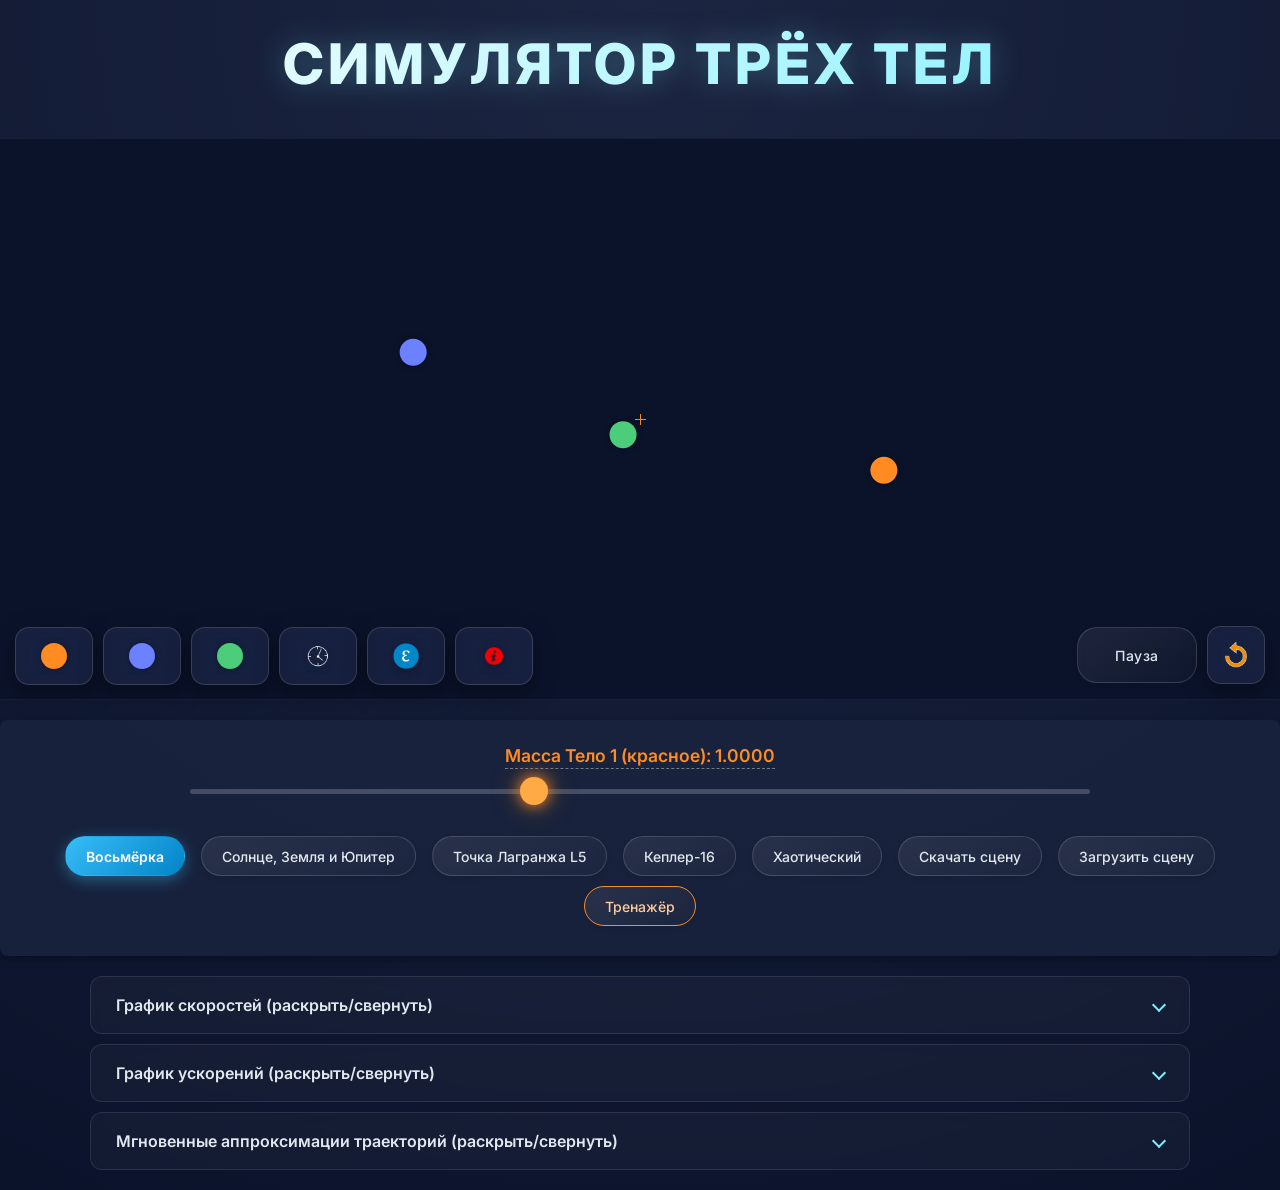
==== commit 8d9cd61b: "Add files via upload" ====
--- a/index.html
+++ b/index.html
@@ -15,7 +15,8 @@
       svg: { fontCache: 'global' }
     };
   </script>
-  <script id="MathJax-script" async src="https://cdn.jsdelivr.net/npm/mathjax@3/es5/tex-svg.js"></script>
+  <!-- Заменили внешнюю ссылку на локальную библиотеку формул -->
+  <script id="MathJax-script" async src="libs/tex-svg.js"></script>
   
   <style>
     .mass-icon-circle { display: none !important; }
@@ -88,15 +89,15 @@
 
   <div class="ThreeBodyProblem-container isFullScreenWide isUnselectable">
     <div class="ThreeBodyProblem-sun">
-      <img src="https://evgenii.com/image/blog/2018-09-27-three-body-problem-simulator/sun.png" class="ThreeBodyProblem-spin ThreeBodyProblem-bodyImage" alt="Солнце" />
+      <img src="images/sun.png" class="ThreeBodyProblem-spin ThreeBodyProblem-bodyImage" alt="Солнце" />
     </div>
     <div class="ThreeBodyProblem-earth">
-      <img src="https://evgenii.com/image/blog/2018-09-27-three-body-problem-simulator/earth.png" alt="Земля" class="ThreeBodyProblem-spin ThreeBodyProblem-bodyImage"/>
+      <img src="images/earth.png" alt="Земля" class="ThreeBodyProblem-spin ThreeBodyProblem-bodyImage"/>
     </div>
     <div class="ThreeBodyProblem-jupiter">
-      <img src="https://evgenii.com/image/blog/2018-09-27-three-body-problem-simulator/jupiter_juno.png" alt="Юпитер" class="ThreeBodyProblem-spin ThreeBodyProblem-bodyImage" />
-    </div>
-    <img src="https://evgenii.com/image/blog/2018-09-27-three-body-problem-simulator/center_of_mass.png" alt="Центр масс" class="ThreeBodyProblem-centerOfMass" />
+      <img src="images/jupiter_juno.png" alt="Юпитер" class="ThreeBodyProblem-spin ThreeBodyProblem-bodyImage" />
+    </div>
+    <img src="images/center_of_mass.png" alt="Центр масс" class="ThreeBodyProblem-centerOfMass" />
     <canvas class="ThreeBodyProblem-canvas"></canvas>
 
     <div class="ThreeBodyProblem-hudContainer">
@@ -104,32 +105,32 @@
       
       <div class="ThreeBodyProblem-leftBottomButtonCantainer">
         <a class="ThreeBodyProblem-leftBottomButton ThreeBodyProblem-mass1Button ThreeBodyProblem-doesChangeOpacityOnHover" href="#" title="Масса 1">
-          <img src="https://evgenii.com/image/blog/2018-09-27-three-body-problem-simulator/mass_one_icon.png" alt="Масса 1" class="ThreeBodyProblem-leftBottomImage mass-icon-image">
+          <img src="images/mass_one_icon.png" alt="Масса 1" class="ThreeBodyProblem-leftBottomImage mass-icon-image">
           <span class="mass-circle mass-icon-circle" style="background:#ff8b22"></span>
         </a>
         <a class="ThreeBodyProblem-leftBottomButton ThreeBodyProblem-mass2Button ThreeBodyProblem-doesChangeOpacityOnHover" href="#" title="Масса 2">
-          <img src="https://evgenii.com/image/blog/2018-09-27-three-body-problem-simulator/mass_two_icon.png" alt="Масса 2" class="ThreeBodyProblem-leftBottomImage mass-icon-image">
+          <img src="images/mass_two_icon.png" alt="Масса 2" class="ThreeBodyProblem-leftBottomImage mass-icon-image">
           <span class="mass-circle mass-icon-circle" style="background:#6c81ff"></span>
         </a>
         <a class="ThreeBodyProblem-leftBottomButton ThreeBodyProblem-mass3Button ThreeBodyProblem-doesChangeOpacityOnHover" href="#" title="Масса 3">
-          <img src="https://evgenii.com/image/blog/2018-09-27-three-body-problem-simulator/mass_three_icon.png" alt="Масса 3" class="ThreeBodyProblem-leftBottomImage mass-icon-image">
+          <img src="images/mass_three_icon.png" alt="Масса 3" class="ThreeBodyProblem-leftBottomImage mass-icon-image">
           <span class="mass-circle mass-icon-circle" style="background:#4ccd7a"></span>
         </a>
         <a class="ThreeBodyProblem-leftBottomButton ThreeBodyProblem-speedButton ThreeBodyProblem-doesChangeOpacityOnHover" href="#" title="Скорость">
-          <img src="https://evgenii.com/image/blog/2018-09-27-three-body-problem-simulator/clock_icon.png" alt="Скорость" class="ThreeBodyProblem-leftBottomImage">
+          <img src="images/clock_icon.png" alt="Скорость" class="ThreeBodyProblem-leftBottomImage">
         </a>
         <a class="ThreeBodyProblem-leftBottomButton ThreeBodyProblem-softeningButton ThreeBodyProblem-doesChangeOpacityOnHover" href="#" title="Смягчение">
-          <img src="https://img.icons8.com/?size=1200&id=uPZIaAnibVWL&format=png" alt="Смягчение" class="ThreeBodyProblem-leftBottomImage">
+          <img src="images/softening_icon.png" alt="Смягчение" class="ThreeBodyProblem-leftBottomImage">
         </a>
         <a id="info-button" class="ThreeBodyProblem-leftBottomButton ThreeBodyProblem-doesChangeOpacityOnHover" href="#" title="Инструкция">
-          <img src="https://www.nvdemarie.be/files/modules/products/53/Infobalie.png" alt="Инструкция" class="ThreeBodyProblem-leftBottomImage">
+          <img src="images/info_icon.png" alt="Инструкция" class="ThreeBodyProblem-leftBottomImage">
         </a>
       </div>
       
       <div class="ThreeBodyProblem-rightBottomButtonContainer">
           <button class="ThreeBodyProblem-pause ThreeBodyProblem-button">Пауза</button>
           <a class="ThreeBodyProblem-reload ThreeBodyProblem-doesChangeOpacityOnHover" href="#" title="Перезапуск">
-            <img src="https://evgenii.com/image/blog/2016-09-17-ridiculous-strawberry-picking/reload_icon.png" alt="Перезапуск" class="ThreeBodyProblem-reloadIcon">
+            <img src="images/reload_icon.png" alt="Перезапуск" class="ThreeBodyProblem-reloadIcon">
           </a>
       </div>
     </div>
@@ -384,7 +385,10 @@
   <script src="script.js"></script>
   <script src="physics.js"></script>
   <script src="graphics.js"></script>
-  <script src="https://cdn.jsdelivr.net/npm/chart.js"></script>
+  
+  <!-- Заменили внешнюю ссылку на локальную библиотеку графиков -->
+  <script src="libs/chart.js"></script>
+  
   <script src="simulation.js"></script>
 
   <script src="labEngine.js"></script>
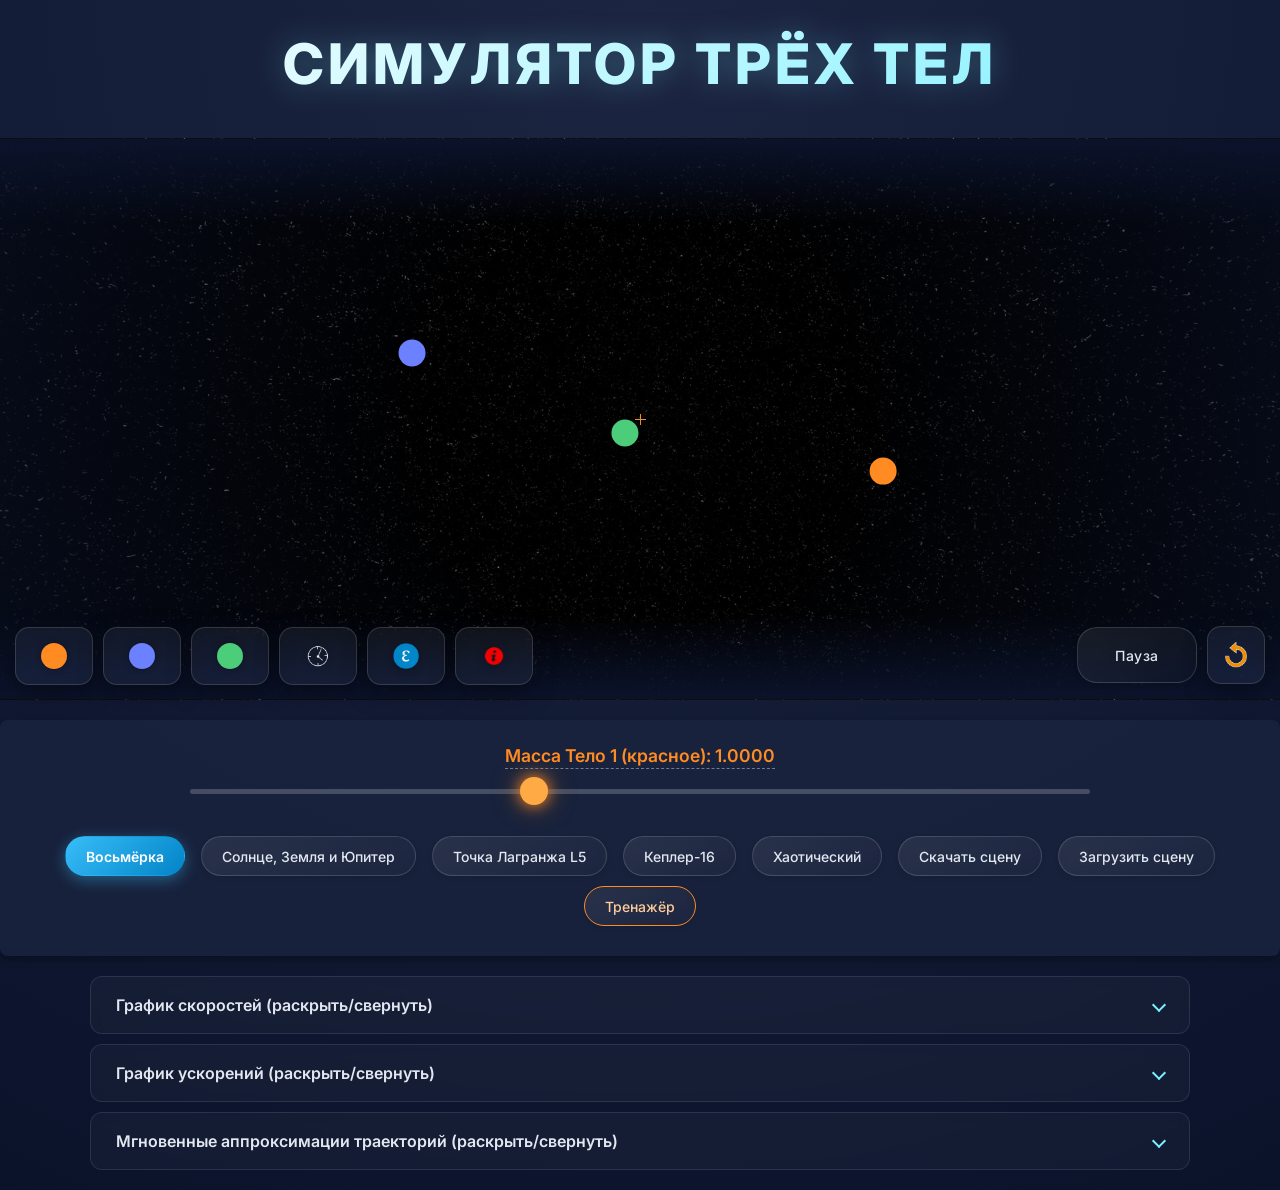
==== commit 78953def: "Add files via upload" ====
--- a/index.html
+++ b/index.html
@@ -15,7 +15,6 @@
       svg: { fontCache: 'global' }
     };
   </script>
-  <!-- Заменили внешнюю ссылку на локальную библиотеку формул -->
   <script id="MathJax-script" async src="libs/tex-svg.js"></script>
   
   <style>
@@ -386,7 +385,6 @@
   <script src="physics.js"></script>
   <script src="graphics.js"></script>
   
-  <!-- Заменили внешнюю ссылку на локальную библиотеку графиков -->
   <script src="libs/chart.js"></script>
   
   <script src="simulation.js"></script>
--- a/style.css
+++ b/style.css
@@ -41,10 +41,10 @@
   position: relative;
   height: 560px;
   
-  background-image: url("https://upload.wikimedia.org/wikipedia/commons/thumb/e/e4/Hidden_Valley_Campground_-_Starry_sky_-_07.JPG/640px-Hidden_Valley_Campground_-_Starry_sky_-_07.JPG");
-  background-position: center bottom;
-  background-repeat: repeat;
-  background-size: 874px 780px;
+  background-image: url("images/background.jpg");
+  background-position: center center;
+  background-repeat: no-repeat;
+  background-size: cover;
   
   border-top: 1px solid rgba(255,255,255,0.05);
   border-bottom: 1px solid rgba(255,255,255,0.05);
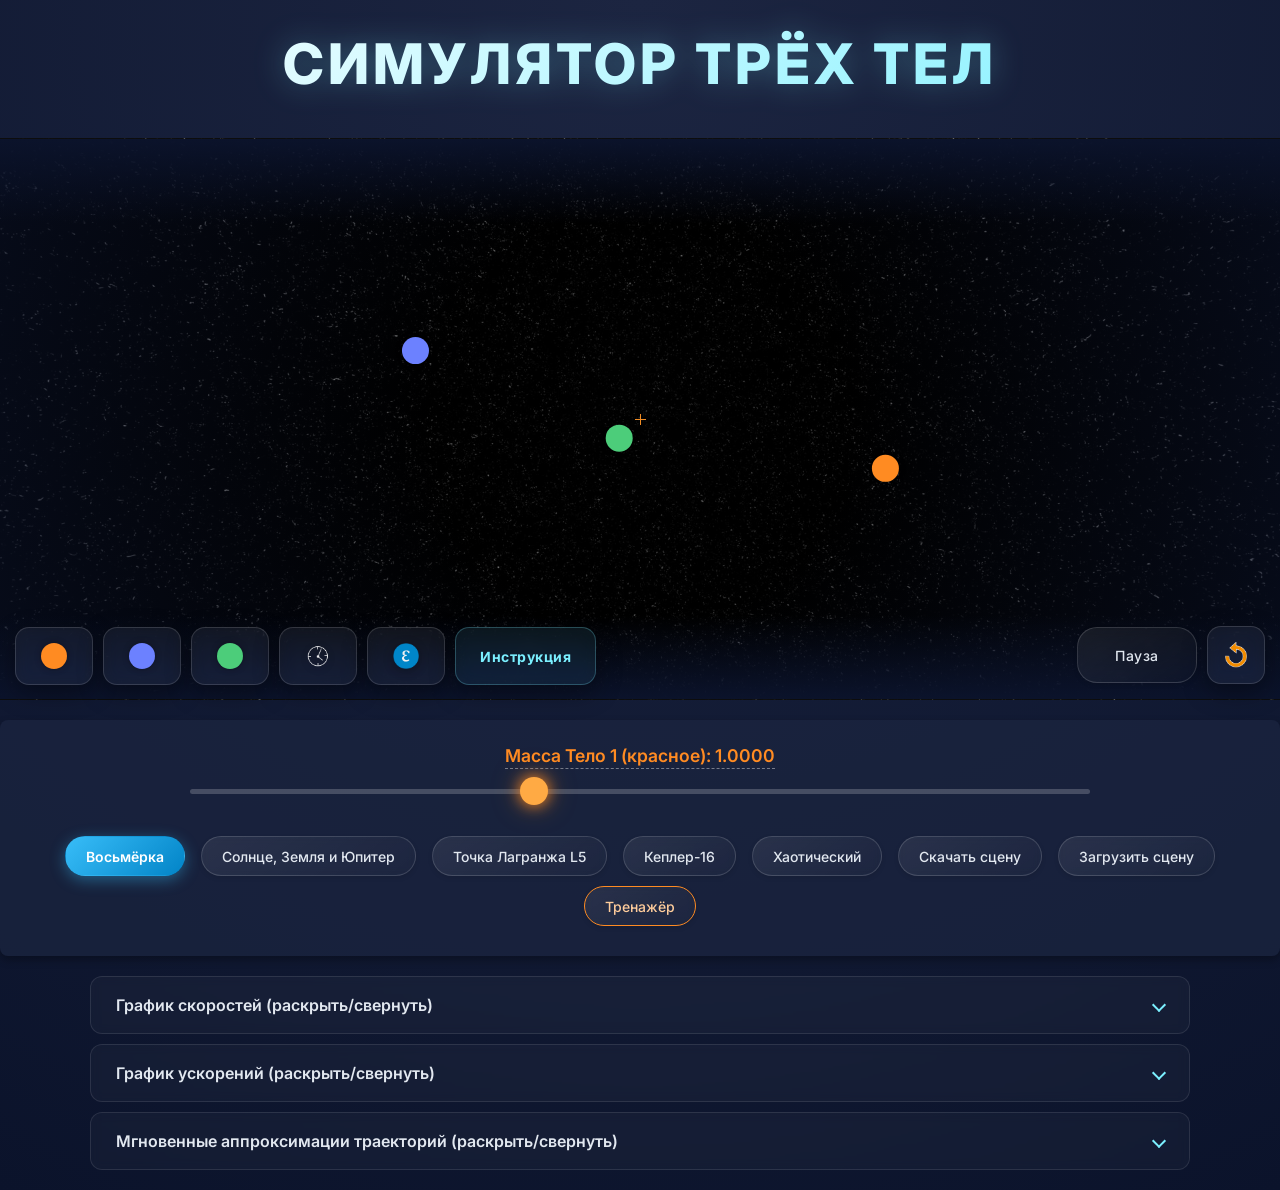
==== commit bf1a7d10: "Add files via upload" ====
--- a/index.html
+++ b/index.html
@@ -122,7 +122,7 @@
           <img src="images/softening_icon.png" alt="Смягчение" class="ThreeBodyProblem-leftBottomImage">
         </a>
         <a id="info-button" class="ThreeBodyProblem-leftBottomButton ThreeBodyProblem-doesChangeOpacityOnHover" href="#" title="Инструкция">
-          <img src="images/info_icon.png" alt="Инструкция" class="ThreeBodyProblem-leftBottomImage">
+          Инструкция
         </a>
       </div>
       
@@ -201,8 +201,8 @@
 
         <h3>Как пользоваться</h3>
         <ol>
-          <li><strong>Выберите пресет</strong> внизу (песочница) или откройте <strong>«Тренажёр»</strong> (лабы и задания).</li>
-          <li><strong>Настройте параметры</strong> (удобнее на паузе).</li>
+          <li><strong>Выберите пресет</strong> внизу или откройте <strong>«Тренажёр»</strong>.</li>
+          <li><strong>Настройте параметры.</strong></li>
           <li><strong>Наблюдайте</strong> траектории и анализируйте графики ниже.</li>
         </ol>
 
@@ -215,7 +215,7 @@
             <ul>
               <li><strong>Масса 1, 2, 3:</strong> выберите тело и меняйте его массу слайдером.</li>
               <li><strong>Скорость:</strong> скорость течения времени в симуляции.</li>
-              <li><strong>Смягчение (ε):</strong> параметр для численной устойчивости при близких сближениях.</li>
+              <li><strong>Смягчение (ε):</strong> параметр для численной устойчивости при сильных сближениях.</li>
             </ul>
           </li>
           <li><strong>Слайдер:</strong> основной инструмент изменения выбранного параметра. Также можно нажать на текст над слайдером (в режиме массы), чтобы ввести число вручную.</li>
@@ -421,7 +421,7 @@
         accelerationChart.update('none');
       }
       window.chartManager.reset = resetCharts;
-
+      
       function initCharts() {
         if (chartsInited) return;
         const velCanvas = document.getElementById('velocityChart');
@@ -525,6 +525,5 @@
       });
     })();
   </script>
-
 </body>
 </html>
--- a/style.css
+++ b/style.css
@@ -163,9 +163,28 @@
 }
 .ThreeBodyProblem-leftBottomButton:active { transform: translateY(0); }
 
+#info-button {
+  width: auto !important;
+  min-width: max-content !important;
+  padding: 0 24px !important;
+  font-size: 14px;
+  font-weight: 700;
+  letter-spacing: 0.5px;
+  color: #7bf0ff;
+  background: rgba(123, 240, 255, 0.08);
+  border: 1px solid rgba(123, 240, 255, 0.25);
+}
+
+#info-button:hover {
+  background: rgba(123, 240, 255, 0.2);
+  border-color: #7bf0ff;
+  color: #ffffff;
+  box-shadow: 0 10px 30px rgba(123, 240, 255, 0.3);
+}
+
 .ThreeBodyProblem-leftBottomButton.is-disabled {
   opacity: 0.3;
-  pointer-events: none; /* Некликабельные */
+  pointer-events: none;
   filter: grayscale(100%);
   border-color: transparent;
   box-shadow: none;
@@ -225,7 +244,7 @@
   display: inline-flex; align-items: center; justify-content: center; margin: 0 6px 10px 6px;
   box-shadow: 0 2px 5px rgba(0,0,0,0.1);
 }
-button.ThreeBodyProblem-pause { /* Искл */ }
+button.ThreeBodyProblem-pause { }
 .ThreeBodyProblem-button:hover {
   background: rgba(255, 255, 255, 0.15); border-color: rgba(255, 255, 255, 0.4);
   color: #fff; transform: translateY(-2px); box-shadow: 0 6px 15px rgba(0,0,0,0.3);
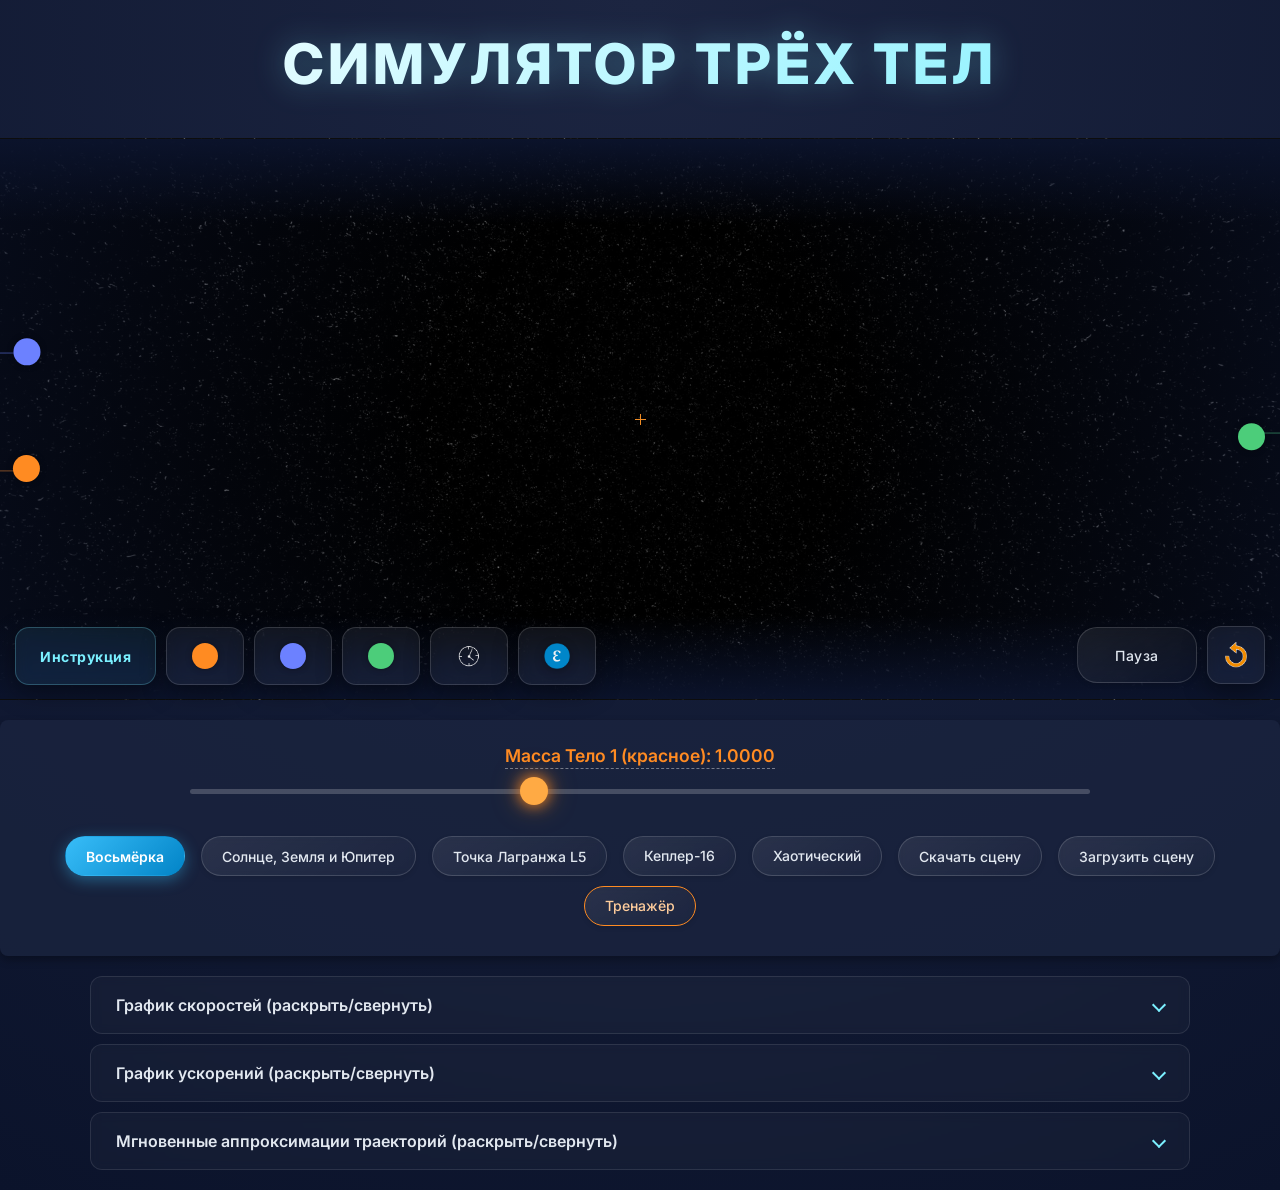
==== commit 229e7936: "Add files via upload" ====
--- a/index.html
+++ b/index.html
@@ -103,6 +103,9 @@
       <div class="ThreeBodyProblem-hudContainerChild"></div>
       
       <div class="ThreeBodyProblem-leftBottomButtonCantainer">
+        <a id="info-button" class="ThreeBodyProblem-leftBottomButton ThreeBodyProblem-doesChangeOpacityOnHover" href="#" title="Инструкция">
+          Инструкция
+        </a>
         <a class="ThreeBodyProblem-leftBottomButton ThreeBodyProblem-mass1Button ThreeBodyProblem-doesChangeOpacityOnHover" href="#" title="Масса 1">
           <img src="images/mass_one_icon.png" alt="Масса 1" class="ThreeBodyProblem-leftBottomImage mass-icon-image">
           <span class="mass-circle mass-icon-circle" style="background:#ff8b22"></span>
@@ -120,9 +123,6 @@
         </a>
         <a class="ThreeBodyProblem-leftBottomButton ThreeBodyProblem-softeningButton ThreeBodyProblem-doesChangeOpacityOnHover" href="#" title="Смягчение">
           <img src="images/softening_icon.png" alt="Смягчение" class="ThreeBodyProblem-leftBottomImage">
-        </a>
-        <a id="info-button" class="ThreeBodyProblem-leftBottomButton ThreeBodyProblem-doesChangeOpacityOnHover" href="#" title="Инструкция">
-          Инструкция
         </a>
       </div>
       
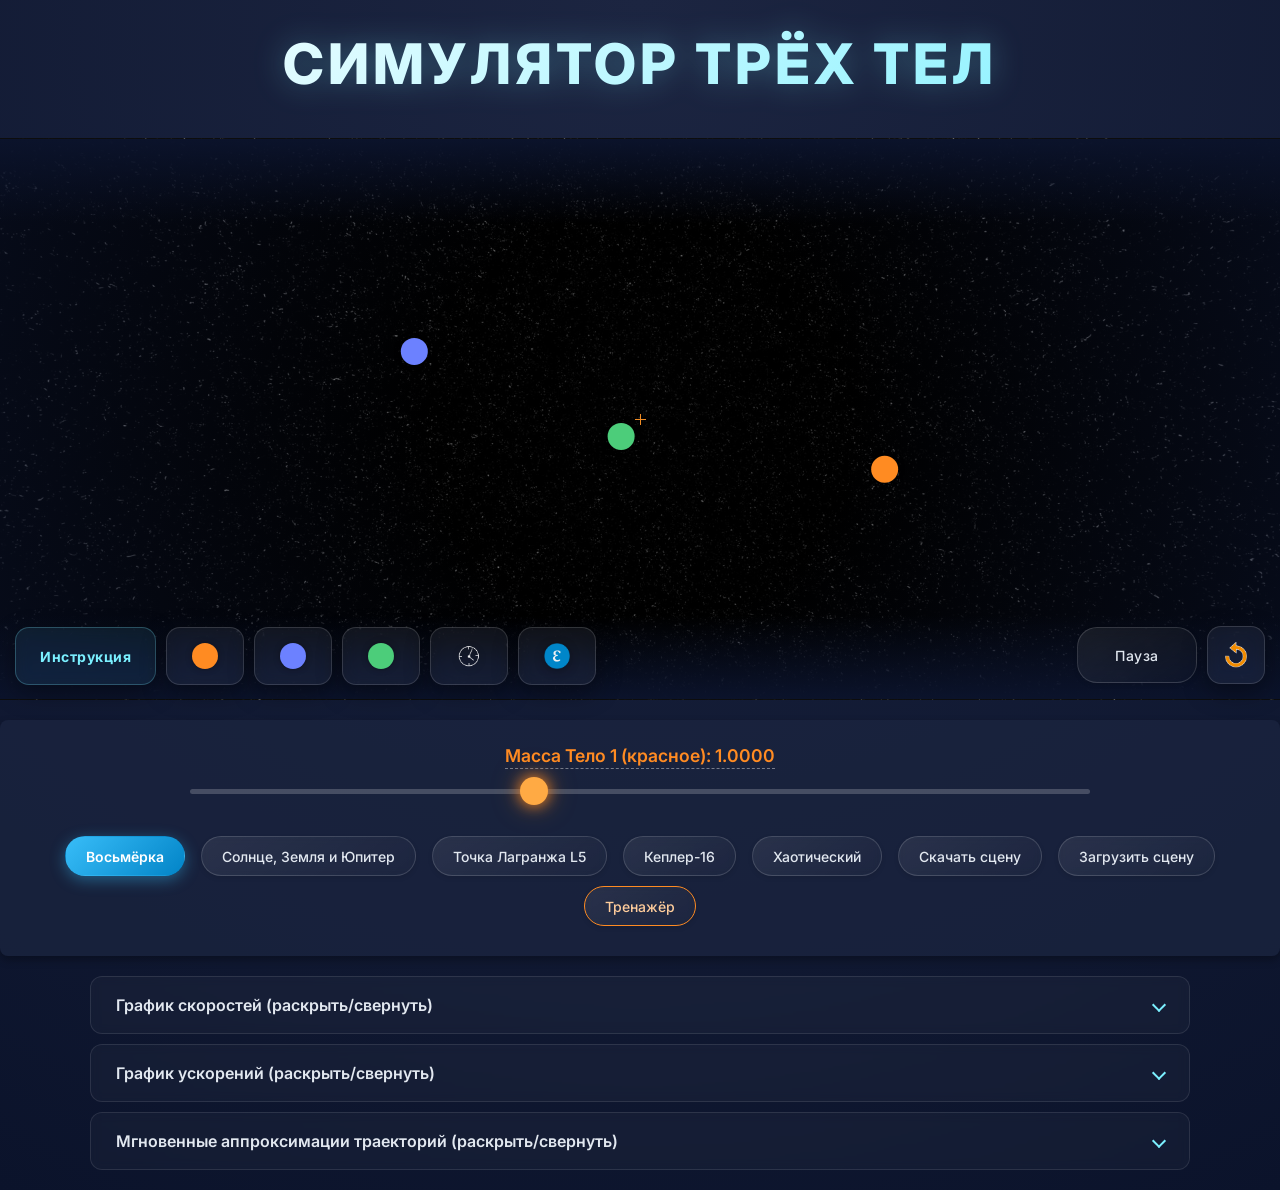
==== commit 4a3d98da: "Add files via upload" ====
--- a/index.html
+++ b/index.html
@@ -325,6 +325,11 @@
                     style="width:100%; height: 50px; font-size: 15px; border-color: rgba(123, 240, 255, 0.35); justify-content: flex-start; text-align: left; padding-left: 20px;">
               Задание №7: Точка Лагранжа L5
             </button>
+
+            <button class="ThreeBodyProblem-button select-task-btn" data-task-id="task8"
+                    style="width:100%; height: 50px; font-size: 15px; border-color: rgba(123, 240, 255, 0.35); justify-content: flex-start; text-align: left; padding-left: 20px; box-shadow: 0 0 10px rgba(123, 240, 255, 0.2);">
+              Задание №8: Сбор данных (Кольца) 🏆
+            </button>
           </div>
         </div>
 
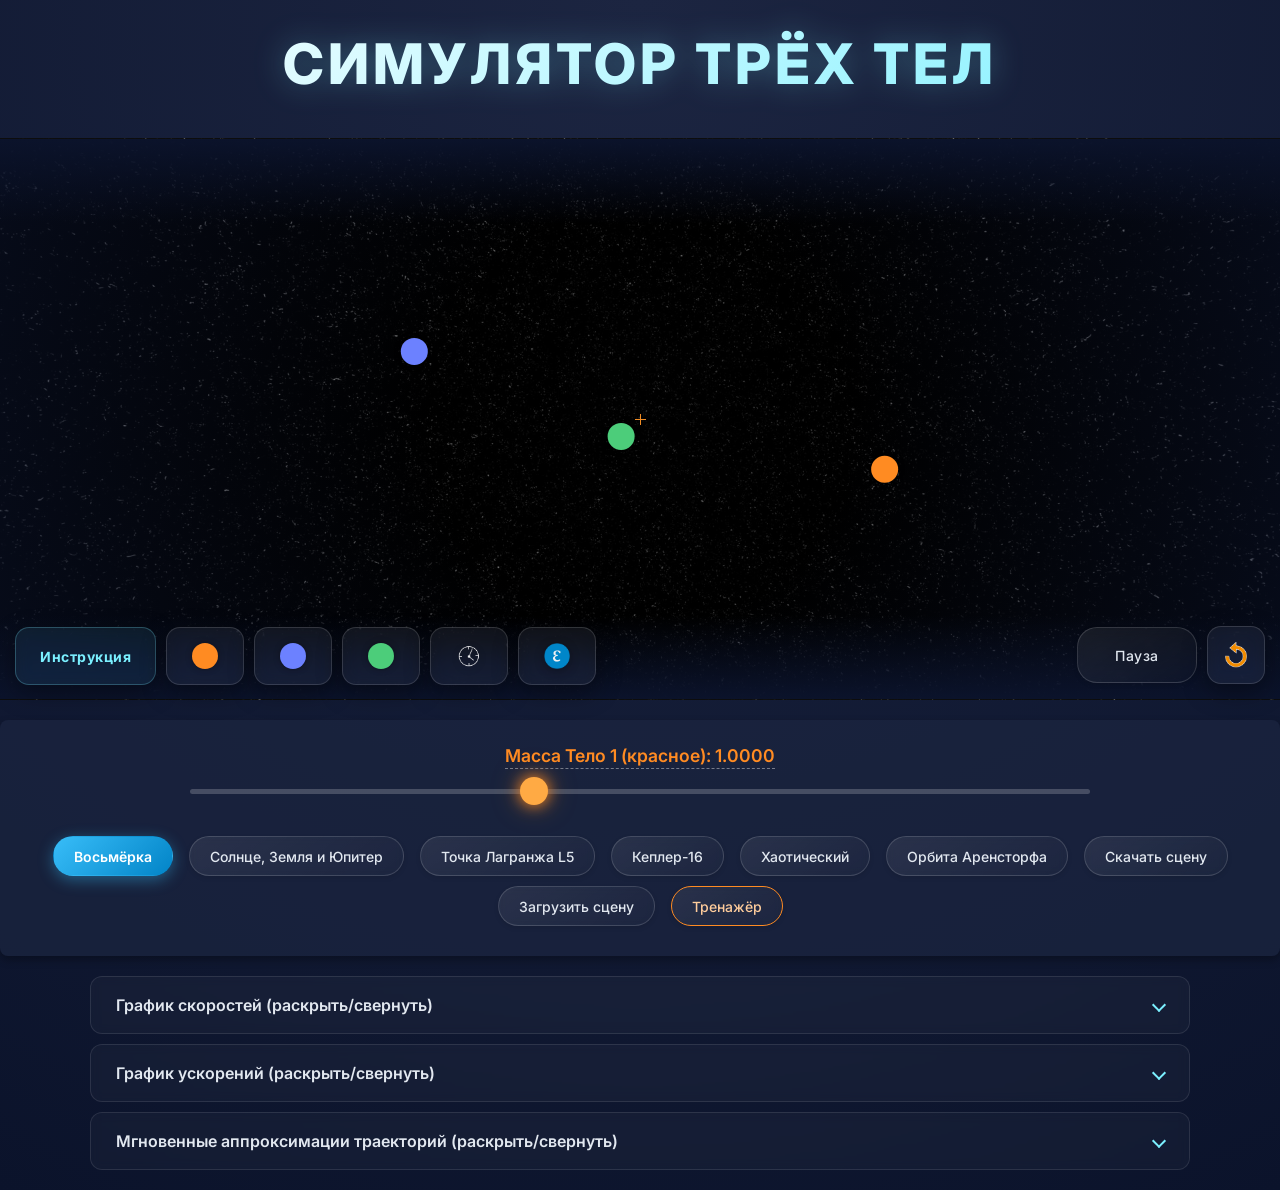
==== commit e205aec7: "Add files via upload" ====
--- a/index.html
+++ b/index.html
@@ -1,534 +1,536 @@
-<!DOCTYPE html>
-<html lang="ru">
-<head>
-  <meta charset="UTF-8">
-  <title>Симулятор трёх тел</title>
-  <link rel="preconnect" href="https://fonts.googleapis.com">
-  <link rel="preconnect" href="https://fonts.gstatic.com" crossorigin>
-  <link href="https://fonts.googleapis.com/css2?family=Playfair+Display:wght@700&display=swap" rel="stylesheet">
-  <link href="https://fonts.googleapis.com/css2?family=Inter:wght@400;600;700&display=swap" rel="stylesheet">
-  <link rel="stylesheet" href="style.css">
-  
-  <script>
-    window.MathJax = {
-      tex: { inlineMath: [['\\(','\\)']], displayMath: [['\\[','\\]']] },
-      svg: { fontCache: 'global' }
-    };
-  </script>
-  <script id="MathJax-script" async src="libs/tex-svg.js"></script>
-  
-  <style>
-    .mass-icon-circle { display: none !important; }
-    .is-circles-mode .mass-icon-image { display: none !important; }
-    .is-circles-mode .mass-icon-circle { display: inline-block !important; }
-    .mass-circle {
-      display: inline-block;
-      width: 26px;
-      height: 26px;
-      border-radius: 50%;
-      box-shadow: 0 0 6px rgba(0,0,0,0.35);
-      vertical-align: middle;
-    }
-    .as-circle {
-      border-radius: 50%;
-      box-shadow: 0 0 6px rgba(0,0,0,0.35);
-    }
-    .is-circles-mode .ThreeBodyProblem-bodyImage { display: none !important; }
-
-    .approximation-display-style {
-      background-color: rgba(28, 37, 65, 0.7);
-      padding: 15px 20px;
-      margin: 10px auto 0 auto;
-      border-radius: 8px;
-      box-shadow: 0 4px 8px rgba(0, 0, 0, 0.3);
-      max-width: 700px;
-      color: #f0f0f0;
-    }
-    .approximation-display-style h4 {
-      margin-top: 0;
-      margin-bottom: 15px;
-      text-align: center;
-      font-weight: 600;
-    }
-    .approximation-display-style pre {
-      font-family: monospace;
-      font-size: 1.1em;
-      text-align: left;
-      margin: 10px auto;
-      padding: 10px;
-      background: rgba(0,0,0,0.2);
-      border-radius: 4px;
-      white-space: pre-wrap;
-    }
-    #formula-text-0 { color: #ff8b22; }
-    #formula-text-1 { color: #6c81ff; }
-    #formula-text-2 { color: #4ccd7a; }
-  </style>
-
-</head>
-<body>
-
-  <div id="loader-wrapper">
-    <div class="loader">
-      <div class="inner one"></div>
-      <div class="inner two"></div>
-      <div class="inner three"></div>
-    </div>
-    <div class="loader">
-      <div class="inner one"></div>
-      <div class="inner two"></div>
-      <div class="inner three"></div>
-    </div>
-  </div>
-
-  <h1>Симулятор трёх тел</h1>
-  <p id="ThreeBodyProblem-notSupportedMessage" class="ThreeBodyProblem-alert ThreeBodyProblem-isHiddenBlock">
-    Пожалуйста, используйте современный браузер для просмотра симуляции.
-  </p>
-
-  <div class="ThreeBodyProblem-container isFullScreenWide isUnselectable">
-    <div class="ThreeBodyProblem-sun">
-      <img src="images/sun.png" class="ThreeBodyProblem-spin ThreeBodyProblem-bodyImage" alt="Солнце" />
-    </div>
-    <div class="ThreeBodyProblem-earth">
-      <img src="images/earth.png" alt="Земля" class="ThreeBodyProblem-spin ThreeBodyProblem-bodyImage"/>
-    </div>
-    <div class="ThreeBodyProblem-jupiter">
-      <img src="images/jupiter_juno.png" alt="Юпитер" class="ThreeBodyProblem-spin ThreeBodyProblem-bodyImage" />
-    </div>
-    <img src="images/center_of_mass.png" alt="Центр масс" class="ThreeBodyProblem-centerOfMass" />
-    <canvas class="ThreeBodyProblem-canvas"></canvas>
-
-    <div class="ThreeBodyProblem-hudContainer">
-      <div class="ThreeBodyProblem-hudContainerChild"></div>
-      
-      <div class="ThreeBodyProblem-leftBottomButtonCantainer">
-        <a id="info-button" class="ThreeBodyProblem-leftBottomButton ThreeBodyProblem-doesChangeOpacityOnHover" href="#" title="Инструкция">
-          Инструкция
-        </a>
-        <a class="ThreeBodyProblem-leftBottomButton ThreeBodyProblem-mass1Button ThreeBodyProblem-doesChangeOpacityOnHover" href="#" title="Масса 1">
-          <img src="images/mass_one_icon.png" alt="Масса 1" class="ThreeBodyProblem-leftBottomImage mass-icon-image">
-          <span class="mass-circle mass-icon-circle" style="background:#ff8b22"></span>
-        </a>
-        <a class="ThreeBodyProblem-leftBottomButton ThreeBodyProblem-mass2Button ThreeBodyProblem-doesChangeOpacityOnHover" href="#" title="Масса 2">
-          <img src="images/mass_two_icon.png" alt="Масса 2" class="ThreeBodyProblem-leftBottomImage mass-icon-image">
-          <span class="mass-circle mass-icon-circle" style="background:#6c81ff"></span>
-        </a>
-        <a class="ThreeBodyProblem-leftBottomButton ThreeBodyProblem-mass3Button ThreeBodyProblem-doesChangeOpacityOnHover" href="#" title="Масса 3">
-          <img src="images/mass_three_icon.png" alt="Масса 3" class="ThreeBodyProblem-leftBottomImage mass-icon-image">
-          <span class="mass-circle mass-icon-circle" style="background:#4ccd7a"></span>
-        </a>
-        <a class="ThreeBodyProblem-leftBottomButton ThreeBodyProblem-speedButton ThreeBodyProblem-doesChangeOpacityOnHover" href="#" title="Скорость">
-          <img src="images/clock_icon.png" alt="Скорость" class="ThreeBodyProblem-leftBottomImage">
-        </a>
-        <a class="ThreeBodyProblem-leftBottomButton ThreeBodyProblem-softeningButton ThreeBodyProblem-doesChangeOpacityOnHover" href="#" title="Смягчение">
-          <img src="images/softening_icon.png" alt="Смягчение" class="ThreeBodyProblem-leftBottomImage">
-        </a>
-      </div>
-      
-      <div class="ThreeBodyProblem-rightBottomButtonContainer">
-          <button class="ThreeBodyProblem-pause ThreeBodyProblem-button">Пауза</button>
-          <a class="ThreeBodyProblem-reload ThreeBodyProblem-doesChangeOpacityOnHover" href="#" title="Перезапуск">
-            <img src="images/reload_icon.png" alt="Перезапуск" class="ThreeBodyProblem-reloadIcon">
-          </a>
-      </div>
-    </div>
-  </div>
-  
-  <div class="ThreeBodyProblem-controlsArea">
-    <div class="ThreeBodyProblem-isTextCentered ThreeBodyProblem-hasTopMarginSmall ThreeBodyProblem-hasNegativeBottomMarginNormal isUnselectable">
-      <span class="ThreeBodyProblem-sliderLabel">0.01</span>
-    </div>
-    <div class="SickSlider ThreeBodyProblem-slider isUnselectable">
-      <div class="SickSlider-stripe"></div>
-      <div class="SickSlider-head"></div>
-    </div>
-    
-    <div class="ThreeBodyProblem-isTextCentered" style="margin-top: 20px;">
-      <button class="ThreeBodyProblem-preset ThreeBodyProblem-button ThreeBodyProblem-button--isSelected" data-name="FigureEight">Восьмёрка</button>
-      <button class="ThreeBodyProblem-preset ThreeBodyProblem-button" data-name="SunEarthJupiter">Солнце, Земля и Юпитер</button>
-      <button class="ThreeBodyProblem-preset ThreeBodyProblem-button" data-name="LagrangePoint5">Точка Лагранжа L5</button>
-      <button class="ThreeBodyProblem-preset ThreeBodyProblem-button" data-name="Kepler16">Кеплер-16</button>
-      <button class="ThreeBodyProblem-preset ThreeBodyProblem-button" data-name="Chaotic">Хаотический</button>
-      
-      <button class="ThreeBodyProblem-button" id="download-scene-button">Скачать сцену</button>
-      <button class="ThreeBodyProblem-button" id="upload-scene-button">Загрузить сцену</button>
-      <input type="file" id="scene-uploader" accept="application/json, .json" style="display: none;" />
-
-      <button class="ThreeBodyProblem-button" id="check-activity-button" style="display:none; border-color:#7bf0ff; color:#d7fbff;">
-        Проверить
-      </button>
-
-      <button class="ThreeBodyProblem-button" id="labs-menu-button" style="border-color: #ff8b22; color: #ffcd9c;">Тренажёр</button>
-    </div>
-  </div>
-
-  <div id="charts-container" style="max-width: 1100px; margin: 20px auto;">
-    <details id="vel-details" style="margin-bottom: 10px;">
-      <summary style="cursor:pointer; font-weight:600;">График скоростей (раскрыть/свернуть)</summary>
-      <div style="width: 100%; height: 360px; margin-top: 10px;">
-        <canvas id="velocityChart" style="width:100%; height:100%;"></canvas>
-      </div>
-    </details>
-    <details id="eng-details" style="margin-bottom: 10px;">
-      <summary style="cursor:pointer; font-weight:600;">График ускорений (раскрыть/свернуть)</summary>
-      <div style="width: 100%; height: 360px; margin-top: 10px;">
-        <canvas id="accelerationChart" style="width:100%; height:100%;"></canvas>
-      </div>
-    </details>
-    <details id="approx-details">
-      <summary style="cursor:pointer; font-weight:600;">Мгновенные аппроксимации траекторий (раскрыть/свернуть)</summary>
-      <div id="approximation-display" class="approximation-display-style">
-        <h4>Мгновенные аппроксимации траекторий</h4>
-        <div style="text-align: center; margin-bottom: 15px;">
-           <button class="ThreeBodyProblem-button" id="download-log-button">Скачать лог формул</button>
-        </div>
-        <pre id="formula-text-0"></pre>
-        <pre id="formula-text-1"></pre>
-        <pre id="formula-text-2"></pre>
-      </div>
-    </details>
-  </div>
-
-  <div id="info-modal" class="modal-overlay is-hidden">
-    <div class="modal-content">
-      <button class="modal-close-button" title="Закрыть">&times;</button>
-      <div class="instruction-container">
-        <h2>Инструкция по использованию симулятора</h2>
-        <p>
-          Добро пожаловать в интерактивный симулятор задачи трёх тел! Эта программа позволяет моделировать движение трёх объектов в пространстве под действием их взаимного гравитационного притяжения.
-        </p>
-
-        <h3>Как пользоваться</h3>
-        <ol>
-          <li><strong>Выберите пресет</strong> внизу или откройте <strong>«Тренажёр»</strong>.</li>
-          <li><strong>Настройте параметры.</strong></li>
-          <li><strong>Наблюдайте</strong> траектории и анализируйте графики ниже.</li>
-        </ol>
-
-        <h3>Элементы управления</h3>
-        <ul>
-          <li><strong>Кнопки пресетов:</strong> ("Восьмёрка", "Солнце, Земля и Юпитер" и т.д.) — загружают предопределённые начальные условия.</li>
-          <li><strong>Пауза / Продолжить:</strong> приостанавливает или возобновляет симуляцию.</li>
-          <li><strong>Перезапуск (иконка со стрелкой):</strong> сбрасывает текущий пресет/активность к начальному состоянию.</li>
-          <li><strong>Кнопки параметров (слева внизу):</strong>
-            <ul>
-              <li><strong>Масса 1, 2, 3:</strong> выберите тело и меняйте его массу слайдером.</li>
-              <li><strong>Скорость:</strong> скорость течения времени в симуляции.</li>
-              <li><strong>Смягчение (ε):</strong> параметр для численной устойчивости при сильных сближениях.</li>
-            </ul>
-          </li>
-          <li><strong>Слайдер:</strong> основной инструмент изменения выбранного параметра. Также можно нажать на текст над слайдером (в режиме массы), чтобы ввести число вручную.</li>
-          <li><strong>Скачать / Загрузить сцену:</strong> сохранение/загрузка текущих начальных условий (JSON).</li>
-        </ul>
-
-        <h3>Тренажёр (лабораторные и задания)</h3>
-        <p>
-          Кнопка <strong>«Тренажёр»</strong> открывает меню активностей:
-        </p>
-        <ul>
-          <li><strong>Лабораторные работы</strong> — учебные сценарии для исследования явлений (манёвр, двойные системы, побег и т.п.).</li>
-          <li><strong>Задания</strong> — сценарии с <strong>автопроверкой</strong>: нужно добиться заданного поведения системы (например, удержать орбиту, выполнить побег, удержать конфигурацию около L4/L5). В конце показывается окно результата, можно скачать отчёт (JSON).</li>
-        </ul>
-        <p>
-          В тренажёре часть параметров может быть <strong>заблокирована</strong> (по условиям задачи). Обычно порядок работы такой:
-          прочитать брифинг → перейти к настройке (симуляция на паузе) → запустить «Продолжить».
-        </p>
-
-        <h3>Графики и аппроксимации</h3>
-        <p>
-          Ниже симуляции доступны графики скоростей и ускорений, а также блок мгновенных аппроксимаций траекторий.
-          Можно скачать лог формул кнопкой «Скачать лог формул».
-        </p>
-
-        <h3>Описание пресетов</h3>
-        <ul>
-          <li><strong>Восьмёрка:</strong> классическое устойчивое решение задачи трёх тел.</li>
-          <li><strong>Солнце, Земля и Юпитер:</strong> упрощённая модель Солнечной системы.</li>
-          <li><strong>Точка Лагранжа L5:</strong> демонстрация точек стабильности.</li>
-          <li><strong>Кеплер-16:</strong> модель экзопланетной системы с двумя звёздами.</li>
-          <li><strong>Хаотический:</strong> демонстрация непредсказуемости системы.</li>
-        </ul>
-      </div>
-    </div>
-  </div>
-
-  <div id="error-modal" class="modal-overlay is-hidden">
-    <div class="modal-content error-modal-content">
-      <div class="error-icon">⚠️</div>
-      <div class="error-title">Ошибка</div>
-      <div class="error-message">Произошла ошибка.</div>
-      <button class="error-ok-button">OK</button>
-    </div>
-  </div>
-
-  <div id="lab-selection-modal" class="modal-overlay is-hidden">
-    <div class="modal-content instruction-container" style="max-width: 900px !important; text-align:center;">
-      <button class="modal-close-button" title="Закрыть">&times;</button>
-      <h2 style="color: #ff8b22 !important; margin-bottom: 5px !important;">Тренажёр: выберите активность</h2>
-
-      <div style="display: grid; grid-template-columns: 1fr 1fr; gap: 30px; margin-top: 20px; text-align: left;">
-
-        <div>
-          <h3 style="margin: 0 0 15px 0; color:#ffcd9c; border-bottom: 1px solid rgba(255,255,255,0.1); padding-bottom: 10px; padding-left: 20px;">
-            Лабораторные работы
-          </h3>
-          <div style="display: flex; flex-direction: column; gap: 10px;">
-            <button class="ThreeBodyProblem-button select-lab-btn" data-lab-id="lab1" style="width:100%; height: 50px; font-size: 15px; border-color: rgba(255, 139, 34, 0.4); justify-content: flex-start; text-align: left; padding-left: 20px;">
-              Лаб. №1: Гравитационный манёвр
-            </button>
-            <button class="ThreeBodyProblem-button select-lab-btn" data-lab-id="lab2" style="width:100%; height: 50px; font-size: 15px; border-color: rgba(255, 139, 34, 0.4); justify-content: flex-start; text-align: left; padding-left: 20px;">
-              Лаб. №2: Двойная звезда
-            </button>
-            <button class="ThreeBodyProblem-button select-lab-btn" data-lab-id="lab3" style="width:100%; height: 50px; font-size: 15px; border-color: rgba(255, 139, 34, 0.4); justify-content: flex-start; text-align: left; padding-left: 20px;">
-              Лаб. №3: Побег с орбиты
-            </button>
-          </div>
-        </div>
-
-        <div>
-          <h3 style="margin: 0 0 15px 0; color:#7bf0ff; border-bottom: 1px solid rgba(255,255,255,0.1); padding-bottom: 10px; padding-left: 20px;">
-            Задания (автопроверка)
-          </h3>
-          <div style="display: flex; flex-direction: column; gap: 10px;">
-            <button class="ThreeBodyProblem-button select-task-btn" data-task-id="task1"
-                    style="width:100%; height: 50px; font-size: 15px; border-color: rgba(123, 240, 255, 0.35); justify-content: flex-start; text-align: left; padding-left: 20px;">
-              Задание №1: Побег с орбиты
-            </button>
-
-            <button class="ThreeBodyProblem-button select-task-btn" data-task-id="task2"
-                    style="width:100%; height: 50px; font-size: 15px; border-color: rgba(123, 240, 255, 0.35); justify-content: flex-start; text-align: left; padding-left: 20px;">
-              Задание №2: Удержать орбиту
-            </button>
-
-            <button class="ThreeBodyProblem-button select-task-btn" data-task-id="task3"
-                    style="width:100%; height: 50px; font-size: 15px; border-color: rgba(123, 240, 255, 0.35); justify-content: flex-start; text-align: left; padding-left: 20px;">
-              Задание №3: Точка Лагранжа L4
-            </button>
-
-            <button class="ThreeBodyProblem-button select-task-btn" data-task-id="task4"
-                    style="width:100%; height: 50px; font-size: 15px; border-color: rgba(123, 240, 255, 0.35); justify-content: flex-start; text-align: left; padding-left: 20px;">
-              Задание №4: Побег (сложнее)
-            </button>
-
-            <button class="ThreeBodyProblem-button select-task-btn" data-task-id="task5"
-                    style="width:100%; height: 50px; font-size: 15px; border-color: rgba(123, 240, 255, 0.35); justify-content: flex-start; text-align: left; padding-left: 20px;">
-              Задание №5: Спасти от падения
-            </button>
-
-            <button class="ThreeBodyProblem-button select-task-btn" data-task-id="task6"
-                    style="width:100%; height: 50px; font-size: 15px; border-color: rgba(123, 240, 255, 0.35); justify-content: flex-start; text-align: left; padding-left: 20px;">
-              Задание №6: Дальняя орбита
-            </button>
-
-            <button class="ThreeBodyProblem-button select-task-btn" data-task-id="task7"
-                    style="width:100%; height: 50px; font-size: 15px; border-color: rgba(123, 240, 255, 0.35); justify-content: flex-start; text-align: left; padding-left: 20px;">
-              Задание №7: Точка Лагранжа L5
-            </button>
-
-            <button class="ThreeBodyProblem-button select-task-btn" data-task-id="task8"
-                    style="width:100%; height: 50px; font-size: 15px; border-color: rgba(123, 240, 255, 0.35); justify-content: flex-start; text-align: left; padding-left: 20px; box-shadow: 0 0 10px rgba(123, 240, 255, 0.2);">
-              Задание №8: Сбор данных (Кольца) 🏆
-            </button>
-          </div>
-        </div>
-
-      </div>
-    </div>
-  </div>
-
-  <div id="lab-modal" class="modal-overlay is-hidden">
-    <div class="modal-content instruction-container" style="border-color: #ff8b22 !important; max-width: 600px !important;">
-      <button class="modal-close-button" title="Закрыть">&times;</button>
-
-      <h3 style="color: #ff8b22 !important; margin-top:0 !important; text-transform: uppercase; font-size: 14px;">Тренажёр</h3>
-      <h2 id="lab-title" style="margin-bottom: 20px !important; margin-top: 5px !important;">Название</h2>
-      
-      <div style="background: rgba(0,0,0,0.2); padding: 15px; border-radius: 8px; margin-bottom: 20px;">
-        <h4 style="margin: 0 0 10px 0; color: #fff;">Цель:</h4>
-        <p id="lab-description" style="margin: 0;">Описание...</p>
-      </div>
-
-      <div style="background: rgba(0,0,0,0.2); padding: 15px; border-radius: 8px;">
-        <h4 style="margin: 0 0 10px 0; color: #fff;">Инструкция:</h4>
-        <ul id="lab-steps" style="margin: 0; padding-left: 20px; color: #eaf0ff;">
-          <li>Шаг 1</li>
-        </ul>
-      </div>
-
-      <div style="text-align: center; margin-top: 25px;">
-        <button id="start-lab-button" class="ThreeBodyProblem-button ThreeBodyProblem-button--isSelected"
-                style="background: linear-gradient(135deg, #ff8b22 0%, #d85c00 100%); border:none; padding: 0 40px; height: 48px; font-size: 16px;">
-          Перейти к настройке
-        </button>
-      </div>
-    </div>
-  </div>
-
-  <div id="activity-result-modal" class="modal-overlay is-hidden">
-    <div class="modal-content instruction-container" style="max-width: 620px !important; border-color: rgba(123, 240, 255, 0.35) !important;">
-      <button class="modal-close-button" title="Закрыть">&times;</button>
-      <h3 style="margin-top:0; color:#7bf0ff; text-transform: uppercase; font-size: 13px;">Результат</h3>
-      <h2 id="activity-result-title" style="margin: 6px 0 14px 0;">...</h2>
-
-      <div id="activity-result-body" style="background: rgba(0,0,0,0.2); padding: 14px; border-radius: 10px;">
-        ...
-      </div>
-
-      <div style="display:flex; gap:10px; justify-content:center; margin-top: 18px; flex-wrap:wrap;">
-        <button class="ThreeBodyProblem-button" id="activity-result-ok">OK</button>
-        <button class="ThreeBodyProblem-button" id="activity-result-download" style="border-color: rgba(123, 240, 255, 0.35);">
-          Скачать отчёт (JSON)
-        </button>
-      </div>
-    </div>
-  </div>
-
-  <p class="ThreeBodyProblem-debugOutput"></p>
-
-  <script src="script.js"></script>
-  <script src="physics.js"></script>
-  <script src="graphics.js"></script>
-  
-  <script src="libs/chart.js"></script>
-  
-  <script src="simulation.js"></script>
-
-  <script src="labEngine.js"></script>
-
-  <script src="ui.js"></script>
-
-  <script>
-    (function() {
-      window.chartManager = {};
-      const MAX_POINTS = 2000;
-      let chartsInited = false;
-      let velocityChart = null;
-      let accelerationChart = null;
-      let frameIndex = 0;
-
-      function trimData(chart) {
-        const d = chart.data;
-        while (d.labels.length > MAX_POINTS) {
-          d.labels.shift();
-          chart.data.datasets.forEach(ds => ds.data.shift());
-        }
-      }
-
-      function resetCharts() {
-        if (!chartsInited) return;
-        frameIndex = 0;
-        velocityChart.data.labels = [];
-        velocityChart.data.datasets.forEach(dataset => { dataset.data = []; });
-        velocityChart.update('none');
-        accelerationChart.data.labels = [];
-        accelerationChart.data.datasets.forEach(dataset => { dataset.data = []; });
-        accelerationChart.update('none');
-      }
-      window.chartManager.reset = resetCharts;
-      
-      function initCharts() {
-        if (chartsInited) return;
-        const velCanvas = document.getElementById('velocityChart');
-        const accCanvas = document.getElementById('accelerationChart');
-        if (!velCanvas || !accCanvas || !window.Chart) return;
-        const velCtx = velCanvas.getContext('2d');
-        const accCtx = accCanvas.getContext('2d');
-
-        velocityChart = new Chart(velCtx, {
-          type: 'line',
-          data: {
-            labels: [],
-            datasets: [
-              { label: 'Скорость тела 1', data: [], borderColor: '#ff8b22', pointRadius: 0, tension: 0.1 },
-              { label: 'Скорость тела 2', data: [], borderColor: '#6c81ff', pointRadius: 0, tension: 0.1 },
-              { label: 'Скорость тела 3', data: [], borderColor: '#4ccd7a', pointRadius: 0, tension: 0.1 }
-            ]
-          },
-          options: {
-            responsive: true, maintainAspectRatio: false, animation: false,
-            interaction: { mode: 'nearest', intersect: false },
-            plugins: { legend: { display: true }, tooltip: { enabled: true } },
-            scales: {
-              x: { title: { display: true, text: 'Шаг симуляции' }, ticks: { maxTicksLimit: 8 } },
-              y: { title: { display: true, text: 'Скорость (|v|)' }, ticks: { maxTicksLimit: 8 } }
-            }
-          }
-        });
-
-        accelerationChart = new Chart(accCtx, {
-          type: 'line',
-          data: {
-            labels: [],
-            datasets: [
-              { label: 'Ускорение тела 1', data: [], borderColor: '#ff8b22', pointRadius: 0, tension: 0.1 },
-              { label: 'Ускорение тела 2', data: [], borderColor: '#6c81ff', pointRadius: 0, tension: 0.1 },
-              { label: 'Ускорение тела 3', data: [], borderColor: '#4ccd7a', pointRadius: 0, tension: 0.1 }
-            ]
-          },
-          options: {
-            responsive: true, maintainAspectRatio: false, animation: false,
-            interaction: { mode: 'nearest', intersect: false },
-            plugins: { legend: { display: true }, tooltip: { enabled: true } },
-            scales: {
-              x: { title: { display: true, text: 'Шаг симуляции' }, ticks: { maxTicksLimit: 8 } },
-              y: { title: { display: true, text: 'Ускорение (|a|)' }, ticks: { maxTicksLimit: 8 } }
-            }
-          }
-        });
-
-        chartsInited = true;
-
-        document.getElementById('vel-details')?.addEventListener('toggle', () => setTimeout(() => velocityChart?.resize(), 0));
-        document.getElementById('eng-details')?.addEventListener('toggle', () => setTimeout(() => accelerationChart?.resize(), 0));
-        window.addEventListener('resize', () => {
-          velocityChart?.resize();
-          accelerationChart?.resize();
-        });
-      }
-
-      function updateCharts() {
-        if (window.simulation && typeof simulation.isPaused === 'function' && simulation.isPaused()) {
-          requestAnimationFrame(updateCharts);
-          return;
-        }
-
-        if (window.physics && typeof physics.getSpeeds === 'function' && typeof physics.getAccelerations === 'function') {
-          if (!chartsInited) initCharts();
-          if (chartsInited) {
-            const speeds = physics.getSpeeds();
-            const totalSpeed = speeds.reduce((sum, speed) => sum + (speed || 0), 0);
-
-            if (totalSpeed > 0) {
-              const accelerations = physics.getAccelerations();
-              frameIndex += 1;
-              const label = String(frameIndex);
-
-              velocityChart.data.labels.push(label);
-              for (let i = 0; i < 3; i++) {
-                velocityChart.data.datasets[i].data.push(speeds[i] ?? null);
-              }
-              trimData(velocityChart);
-              velocityChart.update('none');
-
-              accelerationChart.data.labels.push(label);
-              for (let i = 0; i < 3; i++) {
-                const accMagnitude = accelerations[i] ? Math.sqrt(accelerations[i].ax**2 + accelerations[i].ay**2) : null;
-                accelerationChart.data.datasets[i].data.push(accMagnitude);
-              }
-              trimData(accelerationChart);
-              accelerationChart.update('none');
-            }
-          }
-        }
-        requestAnimationFrame(updateCharts);
-      }
-
-      window.addEventListener('load', () => {
-        initCharts();
-        requestAnimationFrame(updateCharts);
-      });
-    })();
-  </script>
-</body>
+<!DOCTYPE html>
+<html lang="ru">
+<head>
+  <meta charset="UTF-8">
+  <title>Симулятор трёх тел</title>
+  <link rel="preconnect" href="https://fonts.googleapis.com">
+  <link rel="preconnect" href="https://fonts.gstatic.com" crossorigin>
+  <link href="https://fonts.googleapis.com/css2?family=Playfair+Display:wght@700&display=swap" rel="stylesheet">
+  <link href="https://fonts.googleapis.com/css2?family=Inter:wght@400;600;700&display=swap" rel="stylesheet">
+  <link rel="stylesheet" href="style.css">
+  
+  <script>
+    window.MathJax = {
+      tex: { inlineMath: [['\\(','\\)']], displayMath: [['\\[','\\]']] },
+      svg: { fontCache: 'global' }
+    };
+  </script>
+  <script id="MathJax-script" async src="libs/tex-svg.js"></script>
+  
+  <style>
+    .mass-icon-circle { display: none !important; }
+    .is-circles-mode .mass-icon-image { display: none !important; }
+    .is-circles-mode .mass-icon-circle { display: inline-block !important; }
+    .mass-circle {
+      display: inline-block;
+      width: 26px;
+      height: 26px;
+      border-radius: 50%;
+      box-shadow: 0 0 6px rgba(0,0,0,0.35);
+      vertical-align: middle;
+    }
+    .as-circle {
+      border-radius: 50%;
+      box-shadow: 0 0 6px rgba(0,0,0,0.35);
+    }
+    .is-circles-mode .ThreeBodyProblem-bodyImage { display: none !important; }
+
+    .approximation-display-style {
+      background-color: rgba(28, 37, 65, 0.7);
+      padding: 15px 20px;
+      margin: 10px auto 0 auto;
+      border-radius: 8px;
+      box-shadow: 0 4px 8px rgba(0, 0, 0, 0.3);
+      max-width: 700px;
+      color: #f0f0f0;
+    }
+    .approximation-display-style h4 {
+      margin-top: 0;
+      margin-bottom: 15px;
+      text-align: center;
+      font-weight: 600;
+    }
+    .approximation-display-style pre {
+      font-family: monospace;
+      font-size: 1.1em;
+      text-align: left;
+      margin: 10px auto;
+      padding: 10px;
+      background: rgba(0,0,0,0.2);
+      border-radius: 4px;
+      white-space: pre-wrap;
+    }
+    #formula-text-0 { color: #ff8b22; }
+    #formula-text-1 { color: #6c81ff; }
+    #formula-text-2 { color: #4ccd7a; }
+  </style>
+
+</head>
+<body>
+
+  <div id="loader-wrapper">
+    <div class="loader">
+      <div class="inner one"></div>
+      <div class="inner two"></div>
+      <div class="inner three"></div>
+    </div>
+    <div class="loader">
+      <div class="inner one"></div>
+      <div class="inner two"></div>
+      <div class="inner three"></div>
+    </div>
+  </div>
+
+  <h1>Симулятор трёх тел</h1>
+  <p id="ThreeBodyProblem-notSupportedMessage" class="ThreeBodyProblem-alert ThreeBodyProblem-isHiddenBlock">
+    Пожалуйста, используйте современный браузер для просмотра симуляции.
+  </p>
+
+  <div class="ThreeBodyProblem-container isFullScreenWide isUnselectable">
+    <div class="ThreeBodyProblem-sun">
+      <img src="images/sun.png" class="ThreeBodyProblem-spin ThreeBodyProblem-bodyImage" alt="Солнце" />
+    </div>
+    <div class="ThreeBodyProblem-earth">
+      <img src="images/earth.png" alt="Земля" class="ThreeBodyProblem-spin ThreeBodyProblem-bodyImage"/>
+    </div>
+    <div class="ThreeBodyProblem-jupiter">
+      <img src="images/jupiter_juno.png" alt="Юпитер" class="ThreeBodyProblem-spin ThreeBodyProblem-bodyImage" />
+    </div>
+    <img src="images/center_of_mass.png" alt="Центр масс" class="ThreeBodyProblem-centerOfMass" />
+    <canvas class="ThreeBodyProblem-canvas"></canvas>
+
+    <div class="ThreeBodyProblem-hudContainer">
+      <div class="ThreeBodyProblem-hudContainerChild"></div>
+      
+      <div class="ThreeBodyProblem-leftBottomButtonCantainer">
+        <a id="info-button" class="ThreeBodyProblem-leftBottomButton ThreeBodyProblem-doesChangeOpacityOnHover" href="#" title="Инструкция">
+          Инструкция
+        </a>
+        <a class="ThreeBodyProblem-leftBottomButton ThreeBodyProblem-mass1Button ThreeBodyProblem-doesChangeOpacityOnHover" href="#" title="Масса 1">
+          <img src="images/mass_one_icon.png" alt="Масса 1" class="ThreeBodyProblem-leftBottomImage mass-icon-image">
+          <span class="mass-circle mass-icon-circle" style="background:#ff8b22"></span>
+        </a>
+        <a class="ThreeBodyProblem-leftBottomButton ThreeBodyProblem-mass2Button ThreeBodyProblem-doesChangeOpacityOnHover" href="#" title="Масса 2">
+          <img src="images/mass_two_icon.png" alt="Масса 2" class="ThreeBodyProblem-leftBottomImage mass-icon-image">
+          <span class="mass-circle mass-icon-circle" style="background:#6c81ff"></span>
+        </a>
+        <a class="ThreeBodyProblem-leftBottomButton ThreeBodyProblem-mass3Button ThreeBodyProblem-doesChangeOpacityOnHover" href="#" title="Масса 3">
+          <img src="images/mass_three_icon.png" alt="Масса 3" class="ThreeBodyProblem-leftBottomImage mass-icon-image">
+          <span class="mass-circle mass-icon-circle" style="background:#4ccd7a"></span>
+        </a>
+        <a class="ThreeBodyProblem-leftBottomButton ThreeBodyProblem-speedButton ThreeBodyProblem-doesChangeOpacityOnHover" href="#" title="Скорость">
+          <img src="images/clock_icon.png" alt="Скорость" class="ThreeBodyProblem-leftBottomImage">
+        </a>
+        <a class="ThreeBodyProblem-leftBottomButton ThreeBodyProblem-softeningButton ThreeBodyProblem-doesChangeOpacityOnHover" href="#" title="Смягчение">
+          <img src="images/softening_icon.png" alt="Смягчение" class="ThreeBodyProblem-leftBottomImage">
+        </a>
+      </div>
+      
+      <div class="ThreeBodyProblem-rightBottomButtonContainer">
+          <button class="ThreeBodyProblem-pause ThreeBodyProblem-button">Пауза</button>
+          <a class="ThreeBodyProblem-reload ThreeBodyProblem-doesChangeOpacityOnHover" href="#" title="Перезапуск">
+            <img src="images/reload_icon.png" alt="Перезапуск" class="ThreeBodyProblem-reloadIcon">
+          </a>
+      </div>
+    </div>
+  </div>
+  
+  <div class="ThreeBodyProblem-controlsArea">
+    <div class="ThreeBodyProblem-isTextCentered ThreeBodyProblem-hasTopMarginSmall ThreeBodyProblem-hasNegativeBottomMarginNormal isUnselectable">
+      <span class="ThreeBodyProblem-sliderLabel">0.01</span>
+    </div>
+    <div class="SickSlider ThreeBodyProblem-slider isUnselectable">
+      <div class="SickSlider-stripe"></div>
+      <div class="SickSlider-head"></div>
+    </div>
+    
+    <div class="ThreeBodyProblem-isTextCentered" style="margin-top: 20px;">
+      <button class="ThreeBodyProblem-preset ThreeBodyProblem-button ThreeBodyProblem-button--isSelected" data-name="FigureEight">Восьмёрка</button>
+      <button class="ThreeBodyProblem-preset ThreeBodyProblem-button" data-name="SunEarthJupiter">Солнце, Земля и Юпитер</button>
+      <button class="ThreeBodyProblem-preset ThreeBodyProblem-button" data-name="LagrangePoint5">Точка Лагранжа L5</button>
+      <button class="ThreeBodyProblem-preset ThreeBodyProblem-button" data-name="Kepler16">Кеплер-16</button>
+      <button class="ThreeBodyProblem-preset ThreeBodyProblem-button" data-name="Chaotic">Хаотический</button>
+      <button class="ThreeBodyProblem-preset ThreeBodyProblem-button" data-name="Arenstorf">Орбита Аренсторфа</button>
+      
+      <button class="ThreeBodyProblem-button" id="download-scene-button">Скачать сцену</button>
+      <button class="ThreeBodyProblem-button" id="upload-scene-button">Загрузить сцену</button>
+      <input type="file" id="scene-uploader" accept="application/json, .json" style="display: none;" />
+
+      <button class="ThreeBodyProblem-button" id="check-activity-button" style="display:none; border-color:#7bf0ff; color:#d7fbff;">
+        Проверить
+      </button>
+
+      <button class="ThreeBodyProblem-button" id="labs-menu-button" style="border-color: #ff8b22; color: #ffcd9c;">Тренажёр</button>
+    </div>
+  </div>
+
+  <div id="charts-container" style="max-width: 1100px; margin: 20px auto;">
+    <details id="vel-details" style="margin-bottom: 10px;">
+      <summary style="cursor:pointer; font-weight:600;">График скоростей (раскрыть/свернуть)</summary>
+      <div style="width: 100%; height: 360px; margin-top: 10px;">
+        <canvas id="velocityChart" style="width:100%; height:100%;"></canvas>
+      </div>
+    </details>
+    <details id="eng-details" style="margin-bottom: 10px;">
+      <summary style="cursor:pointer; font-weight:600;">График ускорений (раскрыть/свернуть)</summary>
+      <div style="width: 100%; height: 360px; margin-top: 10px;">
+        <canvas id="accelerationChart" style="width:100%; height:100%;"></canvas>
+      </div>
+    </details>
+    <details id="approx-details">
+      <summary style="cursor:pointer; font-weight:600;">Мгновенные аппроксимации траекторий (раскрыть/свернуть)</summary>
+      <div id="approximation-display" class="approximation-display-style">
+        <h4>Мгновенные аппроксимации траекторий</h4>
+        <div style="text-align: center; margin-bottom: 15px;">
+           <button class="ThreeBodyProblem-button" id="download-log-button">Скачать лог формул</button>
+        </div>
+        <pre id="formula-text-0"></pre>
+        <pre id="formula-text-1"></pre>
+        <pre id="formula-text-2"></pre>
+      </div>
+    </details>
+  </div>
+
+  <div id="info-modal" class="modal-overlay is-hidden">
+    <div class="modal-content">
+      <button class="modal-close-button" title="Закрыть">&times;</button>
+      <div class="instruction-container">
+        <h2>Инструкция по использованию симулятора</h2>
+        <p>
+          Добро пожаловать в интерактивный симулятор задачи трёх тел! Эта программа позволяет моделировать движение трёх объектов в пространстве под действием их взаимного гравитационного притяжения.
+        </p>
+
+        <h3>Как пользоваться</h3>
+        <ol>
+          <li><strong>Выберите пресет</strong> внизу или откройте <strong>«Тренажёр»</strong>.</li>
+          <li><strong>Настройте параметры.</strong></li>
+          <li><strong>Наблюдайте</strong> траектории и анализируйте графики ниже.</li>
+        </ol>
+
+        <h3>Элементы управления</h3>
+        <ul>
+          <li><strong>Кнопки пресетов:</strong> ("Восьмёрка", "Солнце, Земля и Юпитер" и т.д.) — загружают предопределённые начальные условия.</li>
+          <li><strong>Пауза / Продолжить:</strong> приостанавливает или возобновляет симуляцию.</li>
+          <li><strong>Перезапуск (иконка со стрелкой):</strong> сбрасывает текущий пресет/активность к начальному состоянию.</li>
+          <li><strong>Кнопки параметров (слева внизу):</strong>
+            <ul>
+              <li><strong>Масса 1, 2, 3:</strong> выберите тело и меняйте его массу слайдером.</li>
+              <li><strong>Скорость:</strong> скорость течения времени в симуляции.</li>
+              <li><strong>Смягчение (ε):</strong> параметр для численной устойчивости при сильных сближениях.</li>
+            </ul>
+          </li>
+          <li><strong>Слайдер:</strong> основной инструмент изменения выбранного параметра. Также можно нажать на текст над слайдером (в режиме массы), чтобы ввести число вручную.</li>
+          <li><strong>Скачать / Загрузить сцену:</strong> сохранение/загрузка текущих начальных условий (JSON).</li>
+        </ul>
+
+        <h3>Тренажёр (лабораторные и задания)</h3>
+        <p>
+          Кнопка <strong>«Тренажёр»</strong> открывает меню активностей:
+        </p>
+        <ul>
+          <li><strong>Лабораторные работы</strong> — учебные сценарии для исследования явлений (манёвр, двойные системы, побег и т.п.).</li>
+          <li><strong>Задания</strong> — сценарии с <strong>автопроверкой</strong>: нужно добиться заданного поведения системы (например, удержать орбиту, выполнить побег, удержать конфигурацию около L4/L5). В конце показывается окно результата, можно скачать отчёт (JSON).</li>
+        </ul>
+        <p>
+          В тренажёре часть параметров может быть <strong>заблокирована</strong> (по условиям задачи). Обычно порядок работы такой:
+          прочитать брифинг → перейти к настройке (симуляция на паузе) → запустить «Продолжить».
+        </p>
+
+        <h3>Графики и аппроксимации</h3>
+        <p>
+          Ниже симуляции доступны графики скоростей и ускорений, а также блок мгновенных аппроксимаций траекторий.
+          Можно скачать лог формул кнопкой «Скачать лог формул».
+        </p>
+
+        <h3>Описание пресетов</h3>
+        <ul>
+          <li><strong>Восьмёрка:</strong> классическое устойчивое решение задачи трёх тел.</li>
+          <li><strong>Солнце, Земля и Юпитер:</strong> упрощённая модель Солнечной системы.</li>
+          <li><strong>Точка Лагранжа L5:</strong> демонстрация точек стабильности.</li>
+          <li><strong>Кеплер-16:</strong> модель экзопланетной системы с двумя звёздами.</li>
+          <li><strong>Хаотический:</strong> демонстрация непредсказуемости системы.</li>
+          <li><strong>Орбита Аренсторфа:</strong> специальный пресет ограниченной круговой задачи трёх тел во вращающейся системе отсчёта (массы зафиксированы).</li>
+        </ul>
+      </div>
+    </div>
+  </div>
+
+  <div id="error-modal" class="modal-overlay is-hidden">
+    <div class="modal-content error-modal-content">
+      <div class="error-icon">⚠️</div>
+      <div class="error-title">Ошибка</div>
+      <div class="error-message">Произошла ошибка.</div>
+      <button class="error-ok-button">OK</button>
+    </div>
+  </div>
+
+  <div id="lab-selection-modal" class="modal-overlay is-hidden">
+    <div class="modal-content instruction-container" style="max-width: 900px !important; text-align:center;">
+      <button class="modal-close-button" title="Закрыть">&times;</button>
+      <h2 style="color: #ff8b22 !important; margin-bottom: 5px !important;">Тренажёр: выберите активность</h2>
+
+      <div style="display: grid; grid-template-columns: 1fr 1fr; gap: 30px; margin-top: 20px; text-align: left;">
+
+        <div>
+          <h3 style="margin: 0 0 15px 0; color:#ffcd9c; border-bottom: 1px solid rgba(255,255,255,0.1); padding-bottom: 10px; padding-left: 20px;">
+            Лабораторные работы
+          </h3>
+          <div style="display: flex; flex-direction: column; gap: 10px;">
+            <button class="ThreeBodyProblem-button select-lab-btn" data-lab-id="lab1" style="width:100%; height: 50px; font-size: 15px; border-color: rgba(255, 139, 34, 0.4); justify-content: flex-start; text-align: left; padding-left: 20px;">
+              Лаб. №1: Гравитационный манёвр
+            </button>
+            <button class="ThreeBodyProblem-button select-lab-btn" data-lab-id="lab2" style="width:100%; height: 50px; font-size: 15px; border-color: rgba(255, 139, 34, 0.4); justify-content: flex-start; text-align: left; padding-left: 20px;">
+              Лаб. №2: Двойная звезда
+            </button>
+            <button class="ThreeBodyProblem-button select-lab-btn" data-lab-id="lab3" style="width:100%; height: 50px; font-size: 15px; border-color: rgba(255, 139, 34, 0.4); justify-content: flex-start; text-align: left; padding-left: 20px;">
+              Лаб. №3: Побег с орбиты
+            </button>
+          </div>
+        </div>
+
+        <div>
+          <h3 style="margin: 0 0 15px 0; color:#7bf0ff; border-bottom: 1px solid rgba(255,255,255,0.1); padding-bottom: 10px; padding-left: 20px;">
+            Задания (автопроверка)
+          </h3>
+          <div style="display: flex; flex-direction: column; gap: 10px;">
+            <button class="ThreeBodyProblem-button select-task-btn" data-task-id="task1"
+                    style="width:100%; height: 50px; font-size: 15px; border-color: rgba(123, 240, 255, 0.35); justify-content: flex-start; text-align: left; padding-left: 20px;">
+              Задание №1: Побег с орбиты
+            </button>
+
+            <button class="ThreeBodyProblem-button select-task-btn" data-task-id="task2"
+                    style="width:100%; height: 50px; font-size: 15px; border-color: rgba(123, 240, 255, 0.35); justify-content: flex-start; text-align: left; padding-left: 20px;">
+              Задание №2: Удержать орбиту
+            </button>
+
+            <button class="ThreeBodyProblem-button select-task-btn" data-task-id="task3"
+                    style="width:100%; height: 50px; font-size: 15px; border-color: rgba(123, 240, 255, 0.35); justify-content: flex-start; text-align: left; padding-left: 20px;">
+              Задание №3: Точка Лагранжа L4
+            </button>
+
+            <button class="ThreeBodyProblem-button select-task-btn" data-task-id="task4"
+                    style="width:100%; height: 50px; font-size: 15px; border-color: rgba(123, 240, 255, 0.35); justify-content: flex-start; text-align: left; padding-left: 20px;">
+              Задание №4: Побег (сложнее)
+            </button>
+
+            <button class="ThreeBodyProblem-button select-task-btn" data-task-id="task5"
+                    style="width:100%; height: 50px; font-size: 15px; border-color: rgba(123, 240, 255, 0.35); justify-content: flex-start; text-align: left; padding-left: 20px;">
+              Задание №5: Спасти от падения
+            </button>
+
+            <button class="ThreeBodyProblem-button select-task-btn" data-task-id="task6"
+                    style="width:100%; height: 50px; font-size: 15px; border-color: rgba(123, 240, 255, 0.35); justify-content: flex-start; text-align: left; padding-left: 20px;">
+              Задание №6: Дальняя орбита
+            </button>
+
+            <button class="ThreeBodyProblem-button select-task-btn" data-task-id="task7"
+                    style="width:100%; height: 50px; font-size: 15px; border-color: rgba(123, 240, 255, 0.35); justify-content: flex-start; text-align: left; padding-left: 20px;">
+              Задание №7: Точка Лагранжа L5
+            </button>
+
+            <button class="ThreeBodyProblem-button select-task-btn" data-task-id="task8"
+                    style="width:100%; height: 50px; font-size: 15px; border-color: rgba(123, 240, 255, 0.35); justify-content: flex-start; text-align: left; padding-left: 20px; box-shadow: 0 0 10px rgba(123, 240, 255, 0.2);">
+              Задание №8: Сбор данных (Кольца) 🏆
+            </button>
+          </div>
+        </div>
+
+      </div>
+    </div>
+  </div>
+
+  <div id="lab-modal" class="modal-overlay is-hidden">
+    <div class="modal-content instruction-container" style="border-color: #ff8b22 !important; max-width: 600px !important;">
+      <button class="modal-close-button" title="Закрыть">&times;</button>
+
+      <h3 style="color: #ff8b22 !important; margin-top:0 !important; text-transform: uppercase; font-size: 14px;">Тренажёр</h3>
+      <h2 id="lab-title" style="margin-bottom: 20px !important; margin-top: 5px !important;">Название</h2>
+      
+      <div style="background: rgba(0,0,0,0.2); padding: 15px; border-radius: 8px; margin-bottom: 20px;">
+        <h4 style="margin: 0 0 10px 0; color: #fff;">Цель:</h4>
+        <p id="lab-description" style="margin: 0;">Описание...</p>
+      </div>
+
+      <div style="background: rgba(0,0,0,0.2); padding: 15px; border-radius: 8px;">
+        <h4 style="margin: 0 0 10px 0; color: #fff;">Инструкция:</h4>
+        <ul id="lab-steps" style="margin: 0; padding-left: 20px; color: #eaf0ff;">
+          <li>Шаг 1</li>
+        </ul>
+      </div>
+
+      <div style="text-align: center; margin-top: 25px;">
+        <button id="start-lab-button" class="ThreeBodyProblem-button ThreeBodyProblem-button--isSelected"
+                style="background: linear-gradient(135deg, #ff8b22 0%, #d85c00 100%); border:none; padding: 0 40px; height: 48px; font-size: 16px;">
+          Перейти к настройке
+        </button>
+      </div>
+    </div>
+  </div>
+
+  <div id="activity-result-modal" class="modal-overlay is-hidden">
+    <div class="modal-content instruction-container" style="max-width: 620px !important; border-color: rgba(123, 240, 255, 0.35) !important;">
+      <button class="modal-close-button" title="Закрыть">&times;</button>
+      <h3 style="margin-top:0; color:#7bf0ff; text-transform: uppercase; font-size: 13px;">Результат</h3>
+      <h2 id="activity-result-title" style="margin: 6px 0 14px 0;">...</h2>
+
+      <div id="activity-result-body" style="background: rgba(0,0,0,0.2); padding: 14px; border-radius: 10px;">
+        ...
+      </div>
+
+      <div style="display:flex; gap:10px; justify-content:center; margin-top: 18px; flex-wrap:wrap;">
+        <button class="ThreeBodyProblem-button" id="activity-result-ok">OK</button>
+        <button class="ThreeBodyProblem-button" id="activity-result-download" style="border-color: rgba(123, 240, 255, 0.35);">
+          Скачать отчёт (JSON)
+        </button>
+      </div>
+    </div>
+  </div>
+
+  <p class="ThreeBodyProblem-debugOutput"></p>
+
+  <script src="script.js"></script>
+  <script src="physics.js"></script>
+  <script src="graphics.js"></script>
+  
+  <script src="libs/chart.js"></script>
+  
+  <script src="simulation.js"></script>
+
+  <script src="labEngine.js"></script>
+
+  <script src="ui.js"></script>
+
+  <script>
+    (function() {
+      window.chartManager = {};
+      const MAX_POINTS = 2000;
+      let chartsInited = false;
+      let velocityChart = null;
+      let accelerationChart = null;
+      let frameIndex = 0;
+
+      function trimData(chart) {
+        const d = chart.data;
+        while (d.labels.length > MAX_POINTS) {
+          d.labels.shift();
+          chart.data.datasets.forEach(ds => ds.data.shift());
+        }
+      }
+
+      function resetCharts() {
+        if (!chartsInited) return;
+        frameIndex = 0;
+        velocityChart.data.labels = [];
+        velocityChart.data.datasets.forEach(dataset => { dataset.data = []; });
+        velocityChart.update('none');
+        accelerationChart.data.labels = [];
+        accelerationChart.data.datasets.forEach(dataset => { dataset.data = []; });
+        accelerationChart.update('none');
+      }
+      window.chartManager.reset = resetCharts;
+      
+      function initCharts() {
+        if (chartsInited) return;
+        const velCanvas = document.getElementById('velocityChart');
+        const accCanvas = document.getElementById('accelerationChart');
+        if (!velCanvas || !accCanvas || !window.Chart) return;
+        const velCtx = velCanvas.getContext('2d');
+        const accCtx = accCanvas.getContext('2d');
+
+        velocityChart = new Chart(velCtx, {
+          type: 'line',
+          data: {
+            labels: [],
+            datasets: [
+              { label: 'Скорость тела 1', data: [], borderColor: '#ff8b22', pointRadius: 0, tension: 0.1 },
+              { label: 'Скорость тела 2', data: [], borderColor: '#6c81ff', pointRadius: 0, tension: 0.1 },
+              { label: 'Скорость тела 3', data: [], borderColor: '#4ccd7a', pointRadius: 0, tension: 0.1 }
+            ]
+          },
+          options: {
+            responsive: true, maintainAspectRatio: false, animation: false,
+            interaction: { mode: 'nearest', intersect: false },
+            plugins: { legend: { display: true }, tooltip: { enabled: true } },
+            scales: {
+              x: { title: { display: true, text: 'Шаг симуляции' }, ticks: { maxTicksLimit: 8 } },
+              y: { title: { display: true, text: 'Скорость (|v|)' }, ticks: { maxTicksLimit: 8 } }
+            }
+          }
+        });
+
+        accelerationChart = new Chart(accCtx, {
+          type: 'line',
+          data: {
+            labels: [],
+            datasets: [
+              { label: 'Ускорение тела 1', data: [], borderColor: '#ff8b22', pointRadius: 0, tension: 0.1 },
+              { label: 'Ускорение тела 2', data: [], borderColor: '#6c81ff', pointRadius: 0, tension: 0.1 },
+              { label: 'Ускорение тела 3', data: [], borderColor: '#4ccd7a', pointRadius: 0, tension: 0.1 }
+            ]
+          },
+          options: {
+            responsive: true, maintainAspectRatio: false, animation: false,
+            interaction: { mode: 'nearest', intersect: false },
+            plugins: { legend: { display: true }, tooltip: { enabled: true } },
+            scales: {
+              x: { title: { display: true, text: 'Шаг симуляции' }, ticks: { maxTicksLimit: 8 } },
+              y: { title: { display: true, text: 'Ускорение (|a|)' }, ticks: { maxTicksLimit: 8 } }
+            }
+          }
+        });
+
+        chartsInited = true;
+
+        document.getElementById('vel-details')?.addEventListener('toggle', () => setTimeout(() => velocityChart?.resize(), 0));
+        document.getElementById('eng-details')?.addEventListener('toggle', () => setTimeout(() => accelerationChart?.resize(), 0));
+        window.addEventListener('resize', () => {
+          velocityChart?.resize();
+          accelerationChart?.resize();
+        });
+      }
+
+      function updateCharts() {
+        if (window.simulation && typeof simulation.isPaused === 'function' && simulation.isPaused()) {
+          requestAnimationFrame(updateCharts);
+          return;
+        }
+
+        if (window.physics && typeof physics.getSpeeds === 'function' && typeof physics.getAccelerations === 'function') {
+          if (!chartsInited) initCharts();
+          if (chartsInited) {
+            const speeds = physics.getSpeeds();
+            const totalSpeed = speeds.reduce((sum, speed) => sum + (speed || 0), 0);
+
+            if (totalSpeed > 0) {
+              const accelerations = physics.getAccelerations();
+              frameIndex += 1;
+              const label = String(frameIndex);
+
+              velocityChart.data.labels.push(label);
+              for (let i = 0; i < 3; i++) {
+                velocityChart.data.datasets[i].data.push(speeds[i] ?? null);
+              }
+              trimData(velocityChart);
+              velocityChart.update('none');
+
+              accelerationChart.data.labels.push(label);
+              for (let i = 0; i < 3; i++) {
+                const accMagnitude = accelerations[i] ? Math.sqrt(accelerations[i].ax**2 + accelerations[i].ay**2) : null;
+                accelerationChart.data.datasets[i].data.push(accMagnitude);
+              }
+              trimData(accelerationChart);
+              accelerationChart.update('none');
+            }
+          }
+        }
+        requestAnimationFrame(updateCharts);
+      }
+
+      window.addEventListener('load', () => {
+        initCharts();
+        requestAnimationFrame(updateCharts);
+      });
+    })();
+  </script>
+</body>
 </html>
--- a/style.css
+++ b/style.css
@@ -1,409 +1,409 @@
-body {
-  background-color: #0b132b;
-  background: radial-gradient(circle at center top, #1c2541 0%, #0b132b 100%);
-  color: #f0f0f0;
-  margin: 0;
-  padding: 0;
-  font-family: 'Inter', sans-serif;
-  overflow-x: hidden;
-  min-height: 100vh;
-}
-
-h1 {
-  text-align: center;
-  font-family: 'Inter', sans-serif;
-  font-size: 3.5em;
-  font-weight: 800;
-  text-transform: uppercase;
-  letter-spacing: 4px;
-  margin-top: 30px;
-  margin-bottom: 40px;
-  
-  background: linear-gradient(135deg, #ffffff 0%, #7bf0ff 100%);
-  -webkit-background-clip: text;
-  background-clip: text;
-  -webkit-text-fill-color: transparent;
-  
-  filter: drop-shadow(0 0 15px rgba(123, 240, 255, 0.3));
-  
-  cursor: default;
-  transition: letter-spacing 0.3s ease, filter 0.3s ease, transform 0.3s ease;
-}
-
-h1:hover {
-  letter-spacing: 8px;
-  filter: drop-shadow(0 0 25px rgba(123, 240, 255, 0.6));
-  transform: scale(1.02);
-}
-
-.ThreeBodyProblem-container {
-  background-color: #0b132b; 
-  position: relative;
-  height: 560px;
-  
-  background-image: url("images/background.jpg");
-  background-position: center center;
-  background-repeat: no-repeat;
-  background-size: cover;
-  
-  border-top: 1px solid rgba(255,255,255,0.05);
-  border-bottom: 1px solid rgba(255,255,255,0.05);
-}
-
-.ThreeBodyProblem-container::after {
-  content: '';
-  position: absolute;
-  top: 0; left: 0; width: 100%; height: 100%;
-  pointer-events: none;
-  z-index: 999;
-  
-  background: 
-    linear-gradient(to bottom, #0b132b 0%, transparent 15%, transparent 85%, #0b132b 100%),
-    radial-gradient(circle at center, transparent 30%, rgba(11, 19, 43, 0.6) 100%);
-}
-
-.ThreeBodyProblem-hasTopMarginSmall { margin-top: 5px; }
-.ThreeBodyProblem-hasNegativeBottomMarginNormal { margin-bottom: -10px; }
-.ThreeBodyProblem-container.visible { opacity: 1; }
-.ThreeBodyProblem-isTextCentered { text-align: center; }
-.ThreeBodyProblem-isHiddenBlock { display: none; }
-
-.ThreeBodyProblem-centerOfMass {
-  position: absolute;
-  width: 11px;
-  top: 50%;
-  left: 50%;
-  margin-left: -5.5px;
-  margin-top: -5.5px;
-  z-index: 998;
-}
-
-.ThreeBodyProblem-earth, .ThreeBodyProblem-jupiter, .ThreeBodyProblem-sun {
-  position: absolute;
-  width: 60px;
-  top: 0;
-  left: 0;
-  z-index: 1000;
-  transform: translate(-1000px, -1000px);
-}
-
-.ThreeBodyProblem-bodyImage { position: absolute; width: 100%; top: 0; left: 0; }
-.ThreeBodyProblem-spin { animation: spin 0.5s linear infinite; }
-@keyframes spin { 100% { transform: rotate(-360deg); } }
-
-.ThreeBodyProblem-canvas { display: block; }
-.isUnselectable { user-select: none; -webkit-tap-highlight-color: rgba(0, 0, 0, 0); }
-
-.ThreeBodyProblem-hudContainer {
-  position: absolute;
-  height: 100%;
-  width: 100%;
-  z-index: 1001;
-  left: 0;
-  top: 0;
-  pointer-events: none;
-}
-.ThreeBodyProblem-hudContainer > * { pointer-events: auto; }
-.ThreeBodyProblem-hudContainerChild { position: relative; width: 100%; height: 100%; max-width: 700px; margin: 0 auto; }
-
-:root{
-  --ui-bg: rgba(255,255,255,.06);
-  --ui-border: rgba(255,255,255,.14);
-  --ui-shadow: 0 8px 24px rgba(0,0,0,.35);
-  --ui-accent: #7bf0ff;
-}
-
-.ThreeBodyProblem-leftBottomButtonCantainer {
-  position: absolute;
-  left: 15px;
-  bottom: 16px;
-  display: flex;
-  gap: 10px;
-  height: 56px !important;
-}
-
-.ThreeBodyProblem-rightBottomButtonContainer {
-  position: absolute;
-  right: 15px;
-  bottom: 16px;
-  height: 56px;
-  display: flex;
-  align-items: center;
-  gap: 10px;
-  z-index: 1001;
-}
-
-.ThreeBodyProblem-leftBottomButton {
-  height: 56px !important; 
-  width: 56px !important; 
-  border-radius: 14px; 
-  background: var(--ui-bg); 
-  border:1px solid var(--ui-border);
-  -webkit-backdrop-filter: saturate(140%) blur(8px);
-  backdrop-filter: saturate(140%) blur(8px);
-  box-shadow: var(--ui-shadow);
-  display:flex; 
-  align-items:center; 
-  justify-content:center;
-  transition: transform .15s ease, box-shadow .2s ease, border-color .2s ease, background .2s ease;
-  padding: 0 10px;
-  min-width: 56px !important;
-  color: #f0f0f0;
-  font-weight: 600;
-  cursor: pointer;
-  text-decoration: none;
-  font-size: 14px;
-}
-
-.ThreeBodyProblem-leftBottomButton:hover { 
-  transform: translateY(-2px); 
-  border-color: var(--ui-accent); 
-  box-shadow: 0 10px 30px rgba(0,0,0,.4);
-  background: rgba(255,255,255,0.1);
-}
-.ThreeBodyProblem-leftBottomButton:active { transform: translateY(0); }
-
-#info-button {
-  width: auto !important;
-  min-width: max-content !important;
-  padding: 0 24px !important;
-  font-size: 14px;
-  font-weight: 700;
-  letter-spacing: 0.5px;
-  color: #7bf0ff;
-  background: rgba(123, 240, 255, 0.08);
-  border: 1px solid rgba(123, 240, 255, 0.25);
-}
-
-#info-button:hover {
-  background: rgba(123, 240, 255, 0.2);
-  border-color: #7bf0ff;
-  color: #ffffff;
-  box-shadow: 0 10px 30px rgba(123, 240, 255, 0.3);
-}
-
-.ThreeBodyProblem-leftBottomButton.is-disabled {
-  opacity: 0.3;
-  pointer-events: none;
-  filter: grayscale(100%);
-  border-color: transparent;
-  box-shadow: none;
-}
-
-.ThreeBodyProblem-leftBottomButton.is-active {
-  border-color: #fff;
-  background: rgba(255, 255, 255, 0.1);
-  box-shadow: 0 0 15px rgba(255, 255, 255, 0.2);
-  transform: translateY(-2px);
-}
-.ThreeBodyProblem-leftBottomButton.is-active.ThreeBodyProblem-mass1Button { 
-  border-color: #ff8b22; background: rgba(255, 139, 34, 0.2); box-shadow: 0 0 20px rgba(255, 139, 34, 0.4);
-}
-.ThreeBodyProblem-leftBottomButton.is-active.ThreeBodyProblem-mass2Button { 
-  border-color: #6c81ff; background: rgba(108, 129, 255, 0.2); box-shadow: 0 0 20px rgba(108, 129, 255, 0.4);
-}
-.ThreeBodyProblem-leftBottomButton.is-active.ThreeBodyProblem-mass3Button { 
-  border-color: #4ccd7a; background: rgba(76, 205, 122, 0.2); box-shadow: 0 0 20px rgba(76, 205, 122, 0.4);
-}
-
-.ThreeBodyProblem-leftBottomImage { 
-  width: 26px !important; height: 26px !important; opacity: .95; 
-  filter: drop-shadow(0 2px 6px rgba(0,0,0,.35)); object-fit: contain;
-}
-
-.ThreeBodyProblem-reload {
-  width: 56px; height: 56px;
-  border-radius: 14px; background: var(--ui-bg); border: 1px solid var(--ui-border);
-  -webkit-backdrop-filter: saturate(140%) blur(8px); backdrop-filter: saturate(140%) blur(8px);
-  box-shadow: var(--ui-shadow);
-  display: flex; align-items: center; justify-content: center;
-  transition: transform .15s ease, box-shadow .2s ease, border-color .2s ease, background .2s ease;
-}
-.ThreeBodyProblem-reload:hover { transform: translateY(-2px); border-color: var(--ui-accent); box-shadow: 0 10px 30px rgba(0,0,0,.4); }
-.ThreeBodyProblem-reloadIcon { width: 26px; height: 26px; border: 0; }
-
-.ThreeBodyProblem-pause {
-  height: 56px !important; box-sizing: border-box; border-radius: 14px;
-  background: rgba(255, 59, 59, 0.15); border: 1px solid rgba(255, 59, 59, 0.3);
-  -webkit-backdrop-filter: saturate(140%) blur(8px); backdrop-filter: saturate(140%) blur(8px);
-  box-shadow: var(--ui-shadow); color: #ffdada; font-weight: 600; letter-spacing: .5px;
-  text-decoration: none; cursor: pointer; display: inline-flex; align-items: center; justify-content: center;
-  padding: 0 24px; min-width: 120px; transition: all .2s ease; font-size: 15px; margin: 0 !important;
-}
-.ThreeBodyProblem-pause:hover {
-  transform: translateY(-2px); background: rgba(255, 59, 59, 0.25); border-color: #ff6b6b;
-  color: #fff; box-shadow: 0 10px 30px rgba(255, 60, 60, 0.3);
-}
-.ThreeBodyProblem-pause:active { transform: translateY(0); }
-
-.ThreeBodyProblem-button {
-  background: linear-gradient(145deg, rgba(255,255,255,0.08) 0%, rgba(255,255,255,0.02) 100%);
-  border: 1px solid rgba(255, 255, 255, 0.15); color: #e2e8f0; font-family: 'Inter', sans-serif;
-  font-weight: 500; font-size: 14px; padding: 0 20px; height: 40px; border-radius: 20px;
-  cursor: pointer; transition: all 0.2s cubic-bezier(0.4, 0, 0.2, 1); backdrop-filter: blur(4px);
-  display: inline-flex; align-items: center; justify-content: center; margin: 0 6px 10px 6px;
-  box-shadow: 0 2px 5px rgba(0,0,0,0.1);
-}
-button.ThreeBodyProblem-pause { }
-.ThreeBodyProblem-button:hover {
-  background: rgba(255, 255, 255, 0.15); border-color: rgba(255, 255, 255, 0.4);
-  color: #fff; transform: translateY(-2px); box-shadow: 0 6px 15px rgba(0,0,0,0.3);
-}
-.ThreeBodyProblem-button:active { transform: translateY(0); opacity: 0.9; }
-.ThreeBodyProblem-button--isSelected {
-  background: linear-gradient(135deg, #38bdf8 0%, #0284c7 100%);
-  border-color: transparent; color: #fff; box-shadow: 0 4px 15px rgba(56, 189, 248, 0.4); font-weight: 600;
-}
-.ThreeBodyProblem-button--isSelected:hover {
-  background: linear-gradient(135deg, #7dd3fc 0%, #0ea5e9 100%); box-shadow: 0 6px 20px rgba(56, 189, 248, 0.6);
-}
-
-.SickSlider {
-  position: relative; height: 40px; cursor: pointer; margin: 15px auto 25px auto;
-  width: 85%; max-width: 900px; user-select: none;
-}
-.SickSlider-stripe {
-  height: 5px; width: 100%; background-color: rgba(255,255,255,0.2);
-  border-radius: 3px; position: absolute; top: 18px; left: 0; transition: background-color 0.2s;
-}
-.SickSlider:hover .SickSlider-stripe { background-color: rgba(255,255,255,0.3); }
-
-.SickSlider-head {
-  position: absolute; top: 6px; left: 0; width: 28px; height: 28px;
-  border-radius: 50%; background: #f0f0f0; border: none;
-  box-shadow: 0 0 10px rgba(255, 255, 255, 0.8), inset 0 0 5px rgba(0,0,0,0.2);
-  cursor: grab; transition: transform 0.1s;
-}
-.SickSlider-head:active { cursor: grabbing; transform: scale(1.1); }
-.ThreeBodyProblem-sliderSun .SickSlider-head { background: #ffaa44; box-shadow: 0 0 15px #ff8b22, 0 0 30px rgba(255, 139, 34, 0.4); }
-.ThreeBodyProblem-sliderEarth .SickSlider-head { background: #8899ff; box-shadow: 0 0 15px #6c81ff, 0 0 30px rgba(108, 129, 255, 0.4); }
-.ThreeBodyProblem-sliderJupiter .SickSlider-head { background: #66eebb; box-shadow: 0 0 15px #4ccd7a, 0 0 30px rgba(76, 205, 122, 0.4); }
-
-.ThreeBodyProblem-controlsArea {
-  background-color: rgba(28, 37, 65, 0.7);
-  padding: 20px;
-  margin-top: 20px;
-  border-radius: 8px;
-  box-shadow: 0 4px 8px rgba(0, 0, 0, 0.3);
-}
-
-.ThreeBodyProblem-sliderLabel {
-  position: relative; cursor: default; border-bottom: 1px solid transparent;
-  padding-bottom: 2px; transition: all 0.2s; font-size: 1.1em; font-weight: 600;
-}
-.ThreeBodyProblem-sliderLabel.is-editable { cursor: pointer; border-bottom: 1px dashed rgba(255, 255, 255, 0.4); }
-.ThreeBodyProblem-sliderLabel.is-editable:hover { border-color: currentColor; text-shadow: 0 0 10px rgba(255,255,255,0.3); }
-
-#charts-container details {
-  background: rgba(255, 255, 255, 0.03); border: 1px solid rgba(255, 255, 255, 0.1);
-  border-radius: 12px; margin-bottom: 15px; overflow: hidden;
-  transition: background 0.3s ease, box-shadow 0.3s ease; backdrop-filter: blur(5px);
-}
-#charts-container details:hover {
-  background: rgba(255, 255, 255, 0.06); border-color: rgba(255, 255, 255, 0.2);
-  box-shadow: 0 4px 20px rgba(0, 0, 0, 0.3);
-}
-#charts-container summary {
-  list-style: none; padding: 18px 25px; cursor: pointer;
-  font-family: 'Inter', sans-serif; font-weight: 600; font-size: 16px; color: #e2e8f0;
-  display: flex; justify-content: space-between; align-items: center; user-select: none; outline: none;
-}
-#charts-container summary::-webkit-details-marker { display: none; }
-#charts-container summary::after {
-  content: ''; width: 8px; height: 8px; border-right: 2px solid #7bf0ff; border-bottom: 2px solid #7bf0ff;
-  transform: rotate(45deg); transition: transform 0.3s ease; margin-left: 10px;
-}
-#charts-container details[open] summary::after { transform: rotate(-135deg); }
-#charts-container summary:hover { color: #fff; }
-#charts-container details > div {
-  padding: 0 20px 20px 20px; border-top: 1px solid rgba(255, 255, 255, 0.05);
-}
-#velocityChart, #accelerationChart { background: rgba(0, 0, 0, 0.2); border-radius: 8px; padding: 10px; }
-
-.approximation-display-style {
-  background-color: transparent !important; box-shadow: none !important;
-  padding: 10px 0 !important; margin: 0 !important; border-radius: 0 !important;
-  color: #f0f0f0; max-width: 100% !important; text-align: center;
-}
-.approximation-display-style h4 { display: none; }
-#download-log-button {
-  font-size: 12px; padding: 0 15px; height: 32px; margin-bottom: 10px;
-  background: rgba(255, 255, 255, 0.05); border: 1px solid rgba(255, 255, 255, 0.2);
-}
-#download-log-button:hover { background: rgba(255, 255, 255, 0.15); }
-
-.mass-icon-circle { display: none !important; }
-.is-circles-mode .mass-icon-image { display: none !important; }
-.is-circles-mode .mass-icon-circle { display: inline-block !important; }
-.mass-circle {
-  display: inline-block; width: 26px; height: 26px; border-radius: 50%;
-  box-shadow: 0 0 6px rgba(0,0,0,0.35); vertical-align: middle;
-}
-.as-circle { border-radius: 50%; box-shadow: 0 0 6px rgba(0,0,0,0.35); }
-.is-circles-mode .ThreeBodyProblem-bodyImage { display: none !important; }
-
-.modal-overlay {
-  position: fixed; top: 0; left: 0; width: 100%; height: 100%;
-  background-color: rgba(11, 19, 43, 0.85);
-  -webkit-backdrop-filter: blur(8px); backdrop-filter: blur(8px);
-  display: flex; justify-content: center; align-items: center; z-index: 2000;
-  opacity: 1; transition: opacity 0.3s ease-in-out; padding: 20px; box-sizing: border-box;
-}
-.modal-overlay.is-hidden { opacity: 0; pointer-events: none; }
-.modal-content {
-  position: relative; max-height: 90vh; overflow-y: auto;
-  transform: scale(1); transition: transform 0.3s ease-in-out;
-}
-.modal-overlay.is-hidden .modal-content { transform: scale(0.95); }
-.modal-close-button {
-  position: absolute; top: 15px; right: 15px; width: 32px; height: 32px;
-  border: none; background: rgba(255, 255, 255, 0.1); color: #fff; font-size: 24px;
-  line-height: 32px; text-align: center; border-radius: 50%; cursor: pointer; z-index: 2001;
-  transition: background-color 0.2s, transform 0.2s;
-}
-.modal-close-button:hover { background: rgba(255, 255, 255, 0.2); transform: rotate(90deg); }
-.instruction-container {
-  max-width: 900px !important; background: rgba(255,255,255,.06) !important;
-  border: 1px solid var(--ui-border) !important; border-radius: 16px !important; 
-  padding: 20px 22px !important; box-shadow: var(--ui-shadow) !important;
-}
-.instruction-container h2{ font-family: 'Inter', sans-serif !important; font-weight: 700; letter-spacing: .2px; margin: 0 0 16px !important; }
-.instruction-container h3{ margin: 16px 0 8px !important; font-weight: 600; color: #9fd3ff !important; }
-.instruction-container p, .instruction-container li{ font-size: 15.5px !important; line-height: 1.6 !important; color: #eaf0ff !important; }
-.instruction-container ul{ padding-left: 18px !important; }
-.instruction-container li{ margin: 8px 0 !important; }
-.ThreeBodyProblem-alert {
-  color: #ff6b6b; border: 1px solid rgba(255, 107, 107, 0.3); background: rgba(40, 0, 0, 0.6);
-  padding: 10px; border-radius: 8px; text-align: center;
-}
-.error-modal-content {
-    text-align: center; max-width: 400px; background: rgba(30, 0, 0, 0.85) !important;
-    border: 1px solid rgba(255, 107, 107, 0.3); border-radius: 16px; padding: 30px;
-    box-shadow: 0 10px 40px rgba(0,0,0,0.6); backdrop-filter: blur(12px);
-}
-.error-icon { font-size: 48px; color: #ff6b6b; margin-bottom: 15px; display: block; animation: bounceIn 0.5s ease; }
-.error-title { font-size: 22px; margin-bottom: 10px; color: #ff6b6b; font-weight: 700; font-family: 'Inter', sans-serif; }
-.error-message { margin-bottom: 25px; color: #e0e0e0; font-size: 16px; line-height: 1.5; }
-.error-ok-button {
-    background: linear-gradient(135deg, #ff6b6b, #e04a4a); color: white;
-    border: none; padding: 10px 28px; border-radius: 8px; cursor: pointer;
-    font-weight: 600; font-size: 15px; transition: transform 0.1s, box-shadow 0.2s, filter 0.2s;
-    box-shadow: 0 4px 12px rgba(255, 107, 107, 0.4);
-}
-.error-ok-button:hover { transform: translateY(-2px); filter: brightness(1.1); box-shadow: 0 6px 16px rgba(255, 107, 107, 0.6); }
-
-#loader-wrapper {
-  position: fixed; top: 0; left: 0; width: 100%; height: 100%;
-  background: radial-gradient(circle farthest-corner at center, #1c2541 0%, #0b132b 100%);
-  display: flex; justify-content: center; align-items: center; z-index: 9999;
-  transition: opacity 0.5s ease;
-}
-#loader-wrapper.hidden { opacity: 0; pointer-events: none; }
-.loader { position: absolute; width: 64px; height: 64px; border-radius: 50%; perspective: 800px; }
-.inner { position: absolute; box-sizing: border-box; width: 100%; height: 100%; border-radius: 50%; }
-.inner.one { left: 0; top: 0; animation: rotate-one 1s linear infinite; border-bottom: 3px solid #EFEFFA; }
-.inner.two { right: 0; top: 0; animation: rotate-two 1s linear infinite; border-right: 3px solid #EFEFFA; }
-.inner.three { right: 0; bottom: 0; animation: rotate-three 1s linear infinite; border-top: 3px solid #EFEFFA; }
-@keyframes rotate-one { 0% { transform: rotateX(35deg) rotateY(-45deg) rotateZ(0deg); } 100% { transform: rotateX(35deg) rotateY(-45deg) rotateZ(360deg); } }
-@keyframes rotate-two { 0% { transform: rotateX(50deg) rotateY(10deg) rotateZ(0deg); } 100% { transform: rotateX(50deg) rotateY(10deg) rotateZ(360deg); } }
+body {
+  background-color: #0b132b;
+  background: radial-gradient(circle at center top, #1c2541 0%, #0b132b 100%);
+  color: #f0f0f0;
+  margin: 0;
+  padding: 0;
+  font-family: 'Inter', sans-serif;
+  overflow-x: hidden;
+  min-height: 100vh;
+}
+
+h1 {
+  text-align: center;
+  font-family: 'Inter', sans-serif;
+  font-size: 3.5em;
+  font-weight: 800;
+  text-transform: uppercase;
+  letter-spacing: 4px;
+  margin-top: 30px;
+  margin-bottom: 40px;
+  
+  background: linear-gradient(135deg, #ffffff 0%, #7bf0ff 100%);
+  -webkit-background-clip: text;
+  background-clip: text;
+  -webkit-text-fill-color: transparent;
+  
+  filter: drop-shadow(0 0 15px rgba(123, 240, 255, 0.3));
+  
+  cursor: default;
+  transition: letter-spacing 0.3s ease, filter 0.3s ease, transform 0.3s ease;
+}
+
+h1:hover {
+  letter-spacing: 8px;
+  filter: drop-shadow(0 0 25px rgba(123, 240, 255, 0.6));
+  transform: scale(1.02);
+}
+
+.ThreeBodyProblem-container {
+  background-color: #0b132b; 
+  position: relative;
+  height: 560px;
+  
+  background-image: url("images/background.jpg");
+  background-position: center center;
+  background-repeat: no-repeat;
+  background-size: cover;
+  
+  border-top: 1px solid rgba(255,255,255,0.05);
+  border-bottom: 1px solid rgba(255,255,255,0.05);
+}
+
+.ThreeBodyProblem-container::after {
+  content: '';
+  position: absolute;
+  top: 0; left: 0; width: 100%; height: 100%;
+  pointer-events: none;
+  z-index: 999;
+  
+  background: 
+    linear-gradient(to bottom, #0b132b 0%, transparent 15%, transparent 85%, #0b132b 100%),
+    radial-gradient(circle at center, transparent 30%, rgba(11, 19, 43, 0.6) 100%);
+}
+
+.ThreeBodyProblem-hasTopMarginSmall { margin-top: 5px; }
+.ThreeBodyProblem-hasNegativeBottomMarginNormal { margin-bottom: -10px; }
+.ThreeBodyProblem-container.visible { opacity: 1; }
+.ThreeBodyProblem-isTextCentered { text-align: center; }
+.ThreeBodyProblem-isHiddenBlock { display: none; }
+
+.ThreeBodyProblem-centerOfMass {
+  position: absolute;
+  width: 11px;
+  top: 50%;
+  left: 50%;
+  margin-left: -5.5px;
+  margin-top: -5.5px;
+  z-index: 998;
+}
+
+.ThreeBodyProblem-earth, .ThreeBodyProblem-jupiter, .ThreeBodyProblem-sun {
+  position: absolute;
+  width: 60px;
+  top: 0;
+  left: 0;
+  z-index: 1000;
+  transform: translate(-1000px, -1000px);
+}
+
+.ThreeBodyProblem-bodyImage { position: absolute; width: 100%; top: 0; left: 0; }
+.ThreeBodyProblem-spin { animation: spin 0.5s linear infinite; }
+@keyframes spin { 100% { transform: rotate(-360deg); } }
+
+.ThreeBodyProblem-canvas { display: block; }
+.isUnselectable { user-select: none; -webkit-tap-highlight-color: rgba(0, 0, 0, 0); }
+
+.ThreeBodyProblem-hudContainer {
+  position: absolute;
+  height: 100%;
+  width: 100%;
+  z-index: 1001;
+  left: 0;
+  top: 0;
+  pointer-events: none;
+}
+.ThreeBodyProblem-hudContainer > * { pointer-events: auto; }
+.ThreeBodyProblem-hudContainerChild { position: relative; width: 100%; height: 100%; max-width: 700px; margin: 0 auto; }
+
+:root{
+  --ui-bg: rgba(255,255,255,.06);
+  --ui-border: rgba(255,255,255,.14);
+  --ui-shadow: 0 8px 24px rgba(0,0,0,.35);
+  --ui-accent: #7bf0ff;
+}
+
+.ThreeBodyProblem-leftBottomButtonCantainer {
+  position: absolute;
+  left: 15px;
+  bottom: 16px;
+  display: flex;
+  gap: 10px;
+  height: 56px !important;
+}
+
+.ThreeBodyProblem-rightBottomButtonContainer {
+  position: absolute;
+  right: 15px;
+  bottom: 16px;
+  height: 56px;
+  display: flex;
+  align-items: center;
+  gap: 10px;
+  z-index: 1001;
+}
+
+.ThreeBodyProblem-leftBottomButton {
+  height: 56px !important; 
+  width: 56px !important; 
+  border-radius: 14px; 
+  background: var(--ui-bg); 
+  border:1px solid var(--ui-border);
+  -webkit-backdrop-filter: saturate(140%) blur(8px);
+  backdrop-filter: saturate(140%) blur(8px);
+  box-shadow: var(--ui-shadow);
+  display:flex; 
+  align-items:center; 
+  justify-content:center;
+  transition: transform .15s ease, box-shadow .2s ease, border-color .2s ease, background .2s ease;
+  padding: 0 10px;
+  min-width: 56px !important;
+  color: #f0f0f0;
+  font-weight: 600;
+  cursor: pointer;
+  text-decoration: none;
+  font-size: 14px;
+}
+
+.ThreeBodyProblem-leftBottomButton:hover { 
+  transform: translateY(-2px); 
+  border-color: var(--ui-accent); 
+  box-shadow: 0 10px 30px rgba(0,0,0,.4);
+  background: rgba(255,255,255,0.1);
+}
+.ThreeBodyProblem-leftBottomButton:active { transform: translateY(0); }
+
+#info-button {
+  width: auto !important;
+  min-width: max-content !important;
+  padding: 0 24px !important;
+  font-size: 14px;
+  font-weight: 700;
+  letter-spacing: 0.5px;
+  color: #7bf0ff;
+  background: rgba(123, 240, 255, 0.08);
+  border: 1px solid rgba(123, 240, 255, 0.25);
+}
+
+#info-button:hover {
+  background: rgba(123, 240, 255, 0.2);
+  border-color: #7bf0ff;
+  color: #ffffff;
+  box-shadow: 0 10px 30px rgba(123, 240, 255, 0.3);
+}
+
+.ThreeBodyProblem-leftBottomButton.is-disabled {
+  opacity: 0.3;
+  pointer-events: none;
+  filter: grayscale(100%);
+  border-color: transparent;
+  box-shadow: none;
+}
+
+.ThreeBodyProblem-leftBottomButton.is-active {
+  border-color: #fff;
+  background: rgba(255, 255, 255, 0.1);
+  box-shadow: 0 0 15px rgba(255, 255, 255, 0.2);
+  transform: translateY(-2px);
+}
+.ThreeBodyProblem-leftBottomButton.is-active.ThreeBodyProblem-mass1Button { 
+  border-color: #ff8b22; background: rgba(255, 139, 34, 0.2); box-shadow: 0 0 20px rgba(255, 139, 34, 0.4);
+}
+.ThreeBodyProblem-leftBottomButton.is-active.ThreeBodyProblem-mass2Button { 
+  border-color: #6c81ff; background: rgba(108, 129, 255, 0.2); box-shadow: 0 0 20px rgba(108, 129, 255, 0.4);
+}
+.ThreeBodyProblem-leftBottomButton.is-active.ThreeBodyProblem-mass3Button { 
+  border-color: #4ccd7a; background: rgba(76, 205, 122, 0.2); box-shadow: 0 0 20px rgba(76, 205, 122, 0.4);
+}
+
+.ThreeBodyProblem-leftBottomImage { 
+  width: 26px !important; height: 26px !important; opacity: .95; 
+  filter: drop-shadow(0 2px 6px rgba(0,0,0,.35)); object-fit: contain;
+}
+
+.ThreeBodyProblem-reload {
+  width: 56px; height: 56px;
+  border-radius: 14px; background: var(--ui-bg); border: 1px solid var(--ui-border);
+  -webkit-backdrop-filter: saturate(140%) blur(8px); backdrop-filter: saturate(140%) blur(8px);
+  box-shadow: var(--ui-shadow);
+  display: flex; align-items: center; justify-content: center;
+  transition: transform .15s ease, box-shadow .2s ease, border-color .2s ease, background .2s ease;
+}
+.ThreeBodyProblem-reload:hover { transform: translateY(-2px); border-color: var(--ui-accent); box-shadow: 0 10px 30px rgba(0,0,0,.4); }
+.ThreeBodyProblem-reloadIcon { width: 26px; height: 26px; border: 0; }
+
+.ThreeBodyProblem-pause {
+  height: 56px !important; box-sizing: border-box; border-radius: 14px;
+  background: rgba(255, 59, 59, 0.15); border: 1px solid rgba(255, 59, 59, 0.3);
+  -webkit-backdrop-filter: saturate(140%) blur(8px); backdrop-filter: saturate(140%) blur(8px);
+  box-shadow: var(--ui-shadow); color: #ffdada; font-weight: 600; letter-spacing: .5px;
+  text-decoration: none; cursor: pointer; display: inline-flex; align-items: center; justify-content: center;
+  padding: 0 24px; min-width: 120px; transition: all .2s ease; font-size: 15px; margin: 0 !important;
+}
+.ThreeBodyProblem-pause:hover {
+  transform: translateY(-2px); background: rgba(255, 59, 59, 0.25); border-color: #ff6b6b;
+  color: #fff; box-shadow: 0 10px 30px rgba(255, 60, 60, 0.3);
+}
+.ThreeBodyProblem-pause:active { transform: translateY(0); }
+
+.ThreeBodyProblem-button {
+  background: linear-gradient(145deg, rgba(255,255,255,0.08) 0%, rgba(255,255,255,0.02) 100%);
+  border: 1px solid rgba(255, 255, 255, 0.15); color: #e2e8f0; font-family: 'Inter', sans-serif;
+  font-weight: 500; font-size: 14px; padding: 0 20px; height: 40px; border-radius: 20px;
+  cursor: pointer; transition: all 0.2s cubic-bezier(0.4, 0, 0.2, 1); backdrop-filter: blur(4px);
+  display: inline-flex; align-items: center; justify-content: center; margin: 0 6px 10px 6px;
+  box-shadow: 0 2px 5px rgba(0,0,0,0.1);
+}
+button.ThreeBodyProblem-pause { }
+.ThreeBodyProblem-button:hover {
+  background: rgba(255, 255, 255, 0.15); border-color: rgba(255, 255, 255, 0.4);
+  color: #fff; transform: translateY(-2px); box-shadow: 0 6px 15px rgba(0,0,0,0.3);
+}
+.ThreeBodyProblem-button:active { transform: translateY(0); opacity: 0.9; }
+.ThreeBodyProblem-button--isSelected {
+  background: linear-gradient(135deg, #38bdf8 0%, #0284c7 100%);
+  border-color: transparent; color: #fff; box-shadow: 0 4px 15px rgba(56, 189, 248, 0.4); font-weight: 600;
+}
+.ThreeBodyProblem-button--isSelected:hover {
+  background: linear-gradient(135deg, #7dd3fc 0%, #0ea5e9 100%); box-shadow: 0 6px 20px rgba(56, 189, 248, 0.6);
+}
+
+.SickSlider {
+  position: relative; height: 40px; cursor: pointer; margin: 15px auto 25px auto;
+  width: 85%; max-width: 900px; user-select: none;
+}
+.SickSlider-stripe {
+  height: 5px; width: 100%; background-color: rgba(255,255,255,0.2);
+  border-radius: 3px; position: absolute; top: 18px; left: 0; transition: background-color 0.2s;
+}
+.SickSlider:hover .SickSlider-stripe { background-color: rgba(255,255,255,0.3); }
+
+.SickSlider-head {
+  position: absolute; top: 6px; left: 0; width: 28px; height: 28px;
+  border-radius: 50%; background: #f0f0f0; border: none;
+  box-shadow: 0 0 10px rgba(255, 255, 255, 0.8), inset 0 0 5px rgba(0,0,0,0.2);
+  cursor: grab; transition: transform 0.1s;
+}
+.SickSlider-head:active { cursor: grabbing; transform: scale(1.1); }
+.ThreeBodyProblem-sliderSun .SickSlider-head { background: #ffaa44; box-shadow: 0 0 15px #ff8b22, 0 0 30px rgba(255, 139, 34, 0.4); }
+.ThreeBodyProblem-sliderEarth .SickSlider-head { background: #8899ff; box-shadow: 0 0 15px #6c81ff, 0 0 30px rgba(108, 129, 255, 0.4); }
+.ThreeBodyProblem-sliderJupiter .SickSlider-head { background: #66eebb; box-shadow: 0 0 15px #4ccd7a, 0 0 30px rgba(76, 205, 122, 0.4); }
+
+.ThreeBodyProblem-controlsArea {
+  background-color: rgba(28, 37, 65, 0.7);
+  padding: 20px;
+  margin-top: 20px;
+  border-radius: 8px;
+  box-shadow: 0 4px 8px rgba(0, 0, 0, 0.3);
+}
+
+.ThreeBodyProblem-sliderLabel {
+  position: relative; cursor: default; border-bottom: 1px solid transparent;
+  padding-bottom: 2px; transition: all 0.2s; font-size: 1.1em; font-weight: 600;
+}
+.ThreeBodyProblem-sliderLabel.is-editable { cursor: pointer; border-bottom: 1px dashed rgba(255, 255, 255, 0.4); }
+.ThreeBodyProblem-sliderLabel.is-editable:hover { border-color: currentColor; text-shadow: 0 0 10px rgba(255,255,255,0.3); }
+
+#charts-container details {
+  background: rgba(255, 255, 255, 0.03); border: 1px solid rgba(255, 255, 255, 0.1);
+  border-radius: 12px; margin-bottom: 15px; overflow: hidden;
+  transition: background 0.3s ease, box-shadow 0.3s ease; backdrop-filter: blur(5px);
+}
+#charts-container details:hover {
+  background: rgba(255, 255, 255, 0.06); border-color: rgba(255, 255, 255, 0.2);
+  box-shadow: 0 4px 20px rgba(0, 0, 0, 0.3);
+}
+#charts-container summary {
+  list-style: none; padding: 18px 25px; cursor: pointer;
+  font-family: 'Inter', sans-serif; font-weight: 600; font-size: 16px; color: #e2e8f0;
+  display: flex; justify-content: space-between; align-items: center; user-select: none; outline: none;
+}
+#charts-container summary::-webkit-details-marker { display: none; }
+#charts-container summary::after {
+  content: ''; width: 8px; height: 8px; border-right: 2px solid #7bf0ff; border-bottom: 2px solid #7bf0ff;
+  transform: rotate(45deg); transition: transform 0.3s ease; margin-left: 10px;
+}
+#charts-container details[open] summary::after { transform: rotate(-135deg); }
+#charts-container summary:hover { color: #fff; }
+#charts-container details > div {
+  padding: 0 20px 20px 20px; border-top: 1px solid rgba(255, 255, 255, 0.05);
+}
+#velocityChart, #accelerationChart { background: rgba(0, 0, 0, 0.2); border-radius: 8px; padding: 10px; }
+
+.approximation-display-style {
+  background-color: transparent !important; box-shadow: none !important;
+  padding: 10px 0 !important; margin: 0 !important; border-radius: 0 !important;
+  color: #f0f0f0; max-width: 100% !important; text-align: center;
+}
+.approximation-display-style h4 { display: none; }
+#download-log-button {
+  font-size: 12px; padding: 0 15px; height: 32px; margin-bottom: 10px;
+  background: rgba(255, 255, 255, 0.05); border: 1px solid rgba(255, 255, 255, 0.2);
+}
+#download-log-button:hover { background: rgba(255, 255, 255, 0.15); }
+
+.mass-icon-circle { display: none !important; }
+.is-circles-mode .mass-icon-image { display: none !important; }
+.is-circles-mode .mass-icon-circle { display: inline-block !important; }
+.mass-circle {
+  display: inline-block; width: 26px; height: 26px; border-radius: 50%;
+  box-shadow: 0 0 6px rgba(0,0,0,0.35); vertical-align: middle;
+}
+.as-circle { border-radius: 50%; box-shadow: 0 0 6px rgba(0,0,0,0.35); }
+.is-circles-mode .ThreeBodyProblem-bodyImage { display: none !important; }
+
+.modal-overlay {
+  position: fixed; top: 0; left: 0; width: 100%; height: 100%;
+  background-color: rgba(11, 19, 43, 0.85);
+  -webkit-backdrop-filter: blur(8px); backdrop-filter: blur(8px);
+  display: flex; justify-content: center; align-items: center; z-index: 2000;
+  opacity: 1; transition: opacity 0.3s ease-in-out; padding: 20px; box-sizing: border-box;
+}
+.modal-overlay.is-hidden { opacity: 0; pointer-events: none; }
+.modal-content {
+  position: relative; max-height: 90vh; overflow-y: auto;
+  transform: scale(1); transition: transform 0.3s ease-in-out;
+}
+.modal-overlay.is-hidden .modal-content { transform: scale(0.95); }
+.modal-close-button {
+  position: absolute; top: 15px; right: 15px; width: 32px; height: 32px;
+  border: none; background: rgba(255, 255, 255, 0.1); color: #fff; font-size: 24px;
+  line-height: 32px; text-align: center; border-radius: 50%; cursor: pointer; z-index: 2001;
+  transition: background-color 0.2s, transform 0.2s;
+}
+.modal-close-button:hover { background: rgba(255, 255, 255, 0.2); transform: rotate(90deg); }
+.instruction-container {
+  max-width: 900px !important; background: rgba(255,255,255,.06) !important;
+  border: 1px solid var(--ui-border) !important; border-radius: 16px !important; 
+  padding: 20px 22px !important; box-shadow: var(--ui-shadow) !important;
+}
+.instruction-container h2{ font-family: 'Inter', sans-serif !important; font-weight: 700; letter-spacing: .2px; margin: 0 0 16px !important; }
+.instruction-container h3{ margin: 16px 0 8px !important; font-weight: 600; color: #9fd3ff !important; }
+.instruction-container p, .instruction-container li{ font-size: 15.5px !important; line-height: 1.6 !important; color: #eaf0ff !important; }
+.instruction-container ul{ padding-left: 18px !important; }
+.instruction-container li{ margin: 8px 0 !important; }
+.ThreeBodyProblem-alert {
+  color: #ff6b6b; border: 1px solid rgba(255, 107, 107, 0.3); background: rgba(40, 0, 0, 0.6);
+  padding: 10px; border-radius: 8px; text-align: center;
+}
+.error-modal-content {
+    text-align: center; max-width: 400px; background: rgba(30, 0, 0, 0.85) !important;
+    border: 1px solid rgba(255, 107, 107, 0.3); border-radius: 16px; padding: 30px;
+    box-shadow: 0 10px 40px rgba(0,0,0,0.6); backdrop-filter: blur(12px);
+}
+.error-icon { font-size: 48px; color: #ff6b6b; margin-bottom: 15px; display: block; animation: bounceIn 0.5s ease; }
+.error-title { font-size: 22px; margin-bottom: 10px; color: #ff6b6b; font-weight: 700; font-family: 'Inter', sans-serif; }
+.error-message { margin-bottom: 25px; color: #e0e0e0; font-size: 16px; line-height: 1.5; }
+.error-ok-button {
+    background: linear-gradient(135deg, #ff6b6b, #e04a4a); color: white;
+    border: none; padding: 10px 28px; border-radius: 8px; cursor: pointer;
+    font-weight: 600; font-size: 15px; transition: transform 0.1s, box-shadow 0.2s, filter 0.2s;
+    box-shadow: 0 4px 12px rgba(255, 107, 107, 0.4);
+}
+.error-ok-button:hover { transform: translateY(-2px); filter: brightness(1.1); box-shadow: 0 6px 16px rgba(255, 107, 107, 0.6); }
+
+#loader-wrapper {
+  position: fixed; top: 0; left: 0; width: 100%; height: 100%;
+  background: radial-gradient(circle farthest-corner at center, #1c2541 0%, #0b132b 100%);
+  display: flex; justify-content: center; align-items: center; z-index: 9999;
+  transition: opacity 0.5s ease;
+}
+#loader-wrapper.hidden { opacity: 0; pointer-events: none; }
+.loader { position: absolute; width: 64px; height: 64px; border-radius: 50%; perspective: 800px; }
+.inner { position: absolute; box-sizing: border-box; width: 100%; height: 100%; border-radius: 50%; }
+.inner.one { left: 0; top: 0; animation: rotate-one 1s linear infinite; border-bottom: 3px solid #EFEFFA; }
+.inner.two { right: 0; top: 0; animation: rotate-two 1s linear infinite; border-right: 3px solid #EFEFFA; }
+.inner.three { right: 0; bottom: 0; animation: rotate-three 1s linear infinite; border-top: 3px solid #EFEFFA; }
+@keyframes rotate-one { 0% { transform: rotateX(35deg) rotateY(-45deg) rotateZ(0deg); } 100% { transform: rotateX(35deg) rotateY(-45deg) rotateZ(360deg); } }
+@keyframes rotate-two { 0% { transform: rotateX(50deg) rotateY(10deg) rotateZ(0deg); } 100% { transform: rotateX(50deg) rotateY(10deg) rotateZ(360deg); } }
 @keyframes rotate-three { 0% { transform: rotateX(35deg) rotateY(55deg) rotateZ(0deg); } 100% { transform: rotateX(35deg) rotateY(55deg) rotateZ(360deg); } }
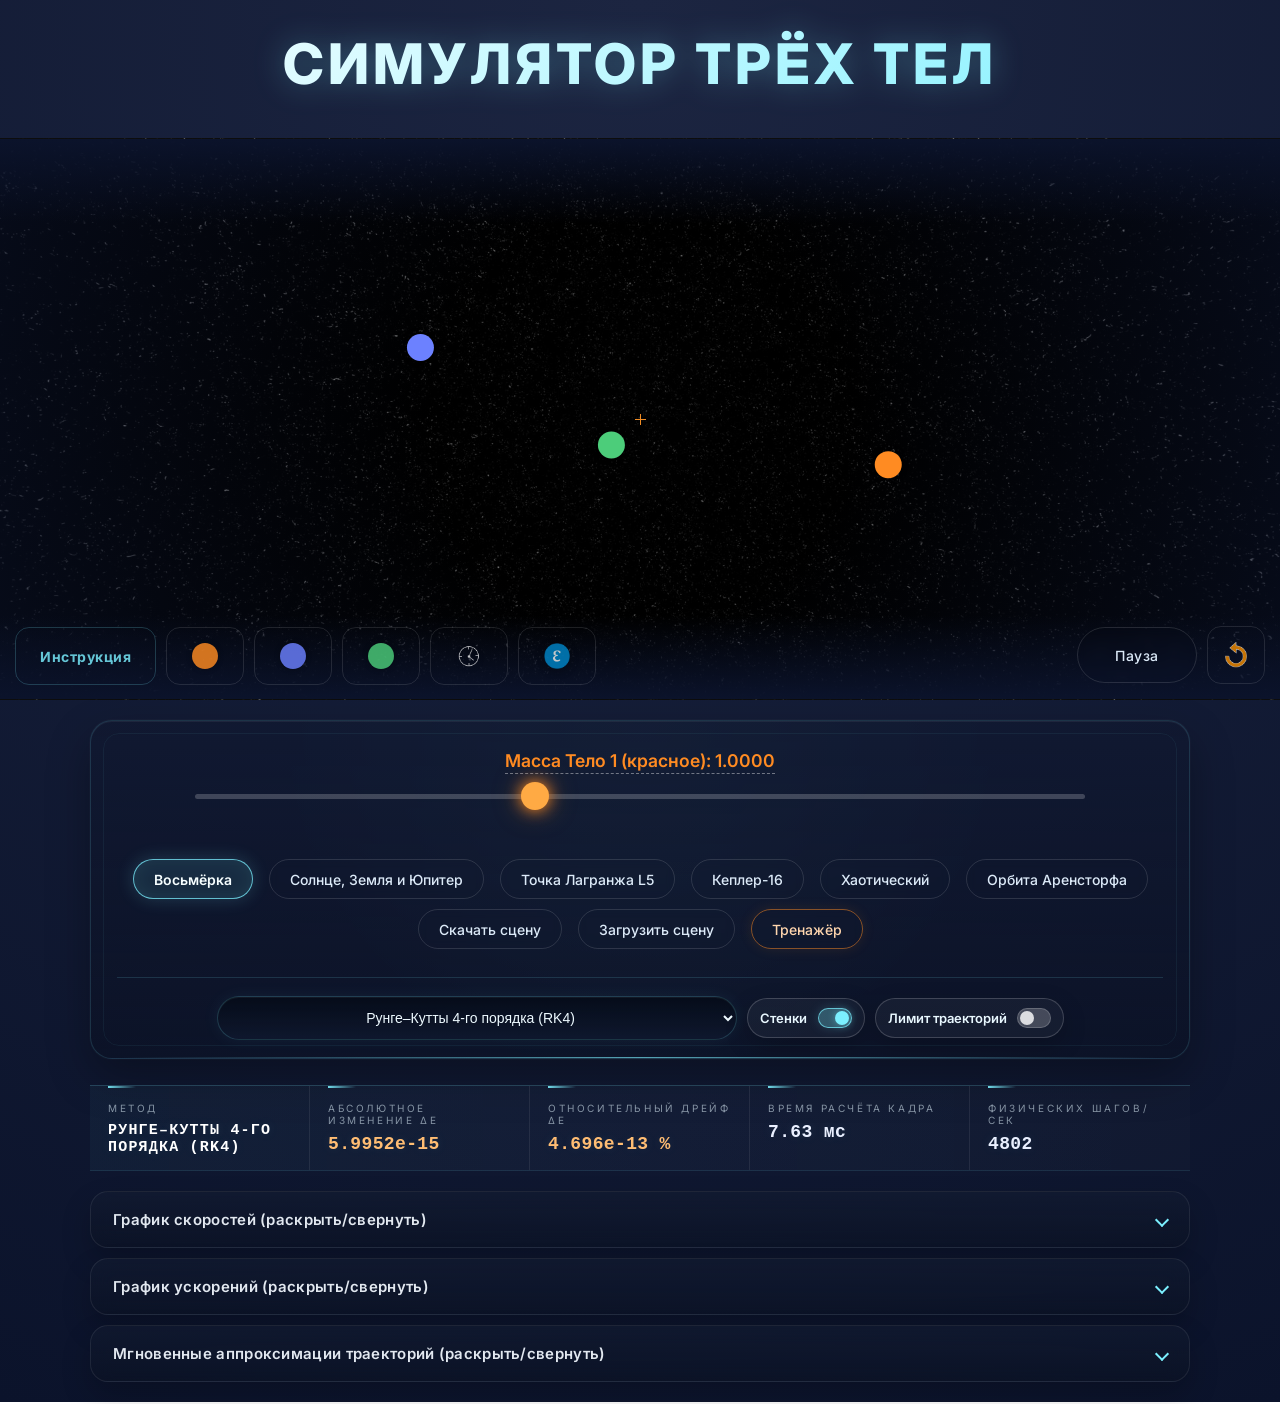
==== commit 7e8f61d4: "Add files via upload" ====
--- a/index.html
+++ b/index.html
@@ -17,53 +17,6 @@
   </script>
   <script id="MathJax-script" async src="libs/tex-svg.js"></script>
   
-  <style>
-    .mass-icon-circle { display: none !important; }
-    .is-circles-mode .mass-icon-image { display: none !important; }
-    .is-circles-mode .mass-icon-circle { display: inline-block !important; }
-    .mass-circle {
-      display: inline-block;
-      width: 26px;
-      height: 26px;
-      border-radius: 50%;
-      box-shadow: 0 0 6px rgba(0,0,0,0.35);
-      vertical-align: middle;
-    }
-    .as-circle {
-      border-radius: 50%;
-      box-shadow: 0 0 6px rgba(0,0,0,0.35);
-    }
-    .is-circles-mode .ThreeBodyProblem-bodyImage { display: none !important; }
-
-    .approximation-display-style {
-      background-color: rgba(28, 37, 65, 0.7);
-      padding: 15px 20px;
-      margin: 10px auto 0 auto;
-      border-radius: 8px;
-      box-shadow: 0 4px 8px rgba(0, 0, 0, 0.3);
-      max-width: 700px;
-      color: #f0f0f0;
-    }
-    .approximation-display-style h4 {
-      margin-top: 0;
-      margin-bottom: 15px;
-      text-align: center;
-      font-weight: 600;
-    }
-    .approximation-display-style pre {
-      font-family: monospace;
-      font-size: 1.1em;
-      text-align: left;
-      margin: 10px auto;
-      padding: 10px;
-      background: rgba(0,0,0,0.2);
-      border-radius: 4px;
-      white-space: pre-wrap;
-    }
-    #formula-text-0 { color: #ff8b22; }
-    #formula-text-1 { color: #6c81ff; }
-    #formula-text-2 { color: #4ccd7a; }
-  </style>
 
 </head>
 <body>
@@ -143,8 +96,7 @@
       <div class="SickSlider-stripe"></div>
       <div class="SickSlider-head"></div>
     </div>
-    
-    <div class="ThreeBodyProblem-isTextCentered" style="margin-top: 20px;">
+    <div class="ThreeBodyProblem-isTextCentered ThreeBodyProblem-presetDeck">
       <button class="ThreeBodyProblem-preset ThreeBodyProblem-button ThreeBodyProblem-button--isSelected" data-name="FigureEight">Восьмёрка</button>
       <button class="ThreeBodyProblem-preset ThreeBodyProblem-button" data-name="SunEarthJupiter">Солнце, Земля и Юпитер</button>
       <button class="ThreeBodyProblem-preset ThreeBodyProblem-button" data-name="LagrangePoint5">Точка Лагранжа L5</button>
@@ -162,6 +114,53 @@
 
       <button class="ThreeBodyProblem-button" id="labs-menu-button" style="border-color: #ff8b22; color: #ffcd9c;">Тренажёр</button>
     </div>
+
+    <div class="ThreeBodyProblem-integratorCompact">
+      <select id="integrator-select" class="ThreeBodyProblem-integratorSelect">
+        <option value="rk4">Рунге–Кутты 4-го порядка (RK4)</option>
+      </select>
+      <label class="ThreeBodyProblem-switchToggle" title="Отражение от границ стены" aria-label="Отражение от границ стены">
+        <span class="ThreeBodyProblem-switchToggleLabel">Стенки</span>
+        <span class="ThreeBodyProblem-switchToggleSwitch">
+          <input type="checkbox" id="walls-toggle" checked>
+          <span class="ThreeBodyProblem-switchToggleSlider" aria-hidden="true"></span>
+        </span>
+      </label>
+      <label class="ThreeBodyProblem-switchToggle" title="Ограничивать длину траекторий" aria-label="Ограничивать длину траекторий">
+        <span class="ThreeBodyProblem-switchToggleLabel">Лимит траекторий</span>
+        <span class="ThreeBodyProblem-switchToggleSwitch">
+          <input type="checkbox" id="trail-limit-toggle">
+          <span class="ThreeBodyProblem-switchToggleSlider" aria-hidden="true"></span>
+        </span>
+      </label>
+    </div>
+  </div>
+
+  <div class="ThreeBodyProblem-methodStatsWrap">
+    <div class="ThreeBodyProblem-energyPanel">
+      <div class="ThreeBodyProblem-energyGrid">
+        <div class="ThreeBodyProblem-energyMetric">
+          <span class="ThreeBodyProblem-energyMetricLabel">Метод</span>
+          <span class="ThreeBodyProblem-energyMetricValue is-neutral" id="energy-metric-method">—</span>
+        </div>
+        <div class="ThreeBodyProblem-energyMetric">
+          <span class="ThreeBodyProblem-energyMetricLabel">Абсолютное изменение ΔE</span>
+          <span class="ThreeBodyProblem-energyMetricValue is-neutral" id="energy-metric-delta">—</span>
+        </div>
+        <div class="ThreeBodyProblem-energyMetric">
+          <span class="ThreeBodyProblem-energyMetricLabel">Относительный дрейф δE</span>
+          <span class="ThreeBodyProblem-energyMetricValue is-neutral" id="energy-metric-relative">—</span>
+        </div>
+        <div class="ThreeBodyProblem-energyMetric">
+          <span class="ThreeBodyProblem-energyMetricLabel">Время расчёта кадра</span>
+          <span class="ThreeBodyProblem-energyMetricValue is-neutral" id="speed-metric-frame">—</span>
+        </div>
+        <div class="ThreeBodyProblem-energyMetric">
+          <span class="ThreeBodyProblem-energyMetricLabel">Физических шагов/сек</span>
+          <span class="ThreeBodyProblem-energyMetricValue is-neutral" id="speed-metric-steps">—</span>
+        </div>
+      </div>
+    </div>
   </div>
 
   <div id="charts-container" style="max-width: 1100px; margin: 20px auto;">
@@ -177,6 +176,7 @@
         <canvas id="accelerationChart" style="width:100%; height:100%;"></canvas>
       </div>
     </details>
+
     <details id="approx-details">
       <summary style="cursor:pointer; font-weight:600;">Мгновенные аппроксимации траекторий (раскрыть/свернуть)</summary>
       <div id="approximation-display" class="approximation-display-style">
@@ -398,42 +398,151 @@
 
   <script src="labEngine.js"></script>
 
+  <script src="ui-core.js"></script>
+  <script src="ui-log.js"></script>
+  <script src="ui-modals.js"></script>
+  <script src="ui-scene-io.js"></script>
+  <script src="ui-slider-controls.js"></script>
+  <script src="ui-controls.js"></script>
   <script src="ui.js"></script>
 
   <script>
     (function() {
       window.chartManager = {};
       const MAX_POINTS = 2000;
+      const ENERGY_EPS = 1e-12;
+
       let chartsInited = false;
       let velocityChart = null;
       let accelerationChart = null;
       let frameIndex = 0;
+      let energyReference = null;
+
+      const energyMethodEl = document.getElementById('energy-metric-method');
+      const energyDeltaEl = document.getElementById('energy-metric-delta');
+      const energyRelativeEl = document.getElementById('energy-metric-relative');
+      const speedMetricFrameEl = document.getElementById('speed-metric-frame');
+      const speedMetricStepsEl = document.getElementById('speed-metric-steps');
 
       function trimData(chart) {
-        const d = chart.data;
-        while (d.labels.length > MAX_POINTS) {
-          d.labels.shift();
+        const data = chart.data;
+        while (data.labels.length > MAX_POINTS) {
+          data.labels.shift();
           chart.data.datasets.forEach(ds => ds.data.shift());
         }
       }
 
-      function resetCharts() {
-        if (!chartsInited) return;
-        frameIndex = 0;
-        velocityChart.data.labels = [];
-        velocityChart.data.datasets.forEach(dataset => { dataset.data = []; });
-        velocityChart.update('none');
-        accelerationChart.data.labels = [];
-        accelerationChart.data.datasets.forEach(dataset => { dataset.data = []; });
-        accelerationChart.update('none');
+      function formatScientific(value) {
+        if (!Number.isFinite(value)) return '—';
+        if (value === 0) return '0';
+        const abs = Math.abs(value);
+        if (abs >= 1e4 || abs < 1e-3) return value.toExponential(4);
+        return value.toFixed(6);
       }
-      window.chartManager.reset = resetCharts;
+
+      function formatPercent(value) {
+        if (!Number.isFinite(value)) return '—';
+        const percent = value * 100;
+        if (Math.abs(percent) >= 1e4 || (Math.abs(percent) > 0 && Math.abs(percent) < 1e-4)) {
+          return percent.toExponential(3) + ' %';
+        }
+        return percent.toFixed(6) + ' %';
+      }
+
+      function setMetricState(el, value) {
+        if (!el) return;
+        el.classList.remove('is-positive', 'is-negative', 'is-neutral');
+        if (!Number.isFinite(value) || Math.abs(value) < 1e-18) {
+          el.classList.add('is-neutral');
+          return;
+        }
+        el.classList.add(value > 0 ? 'is-positive' : 'is-negative');
+      }
+
+      function getEnergySnapshot() {
+        if (!window.physics || typeof physics.getTotalEnergy !== 'function') return null;
+
+        const currentEnergy = physics.getTotalEnergy();
+        if (!Number.isFinite(currentEnergy)) return null;
+
+        if (!Number.isFinite(energyReference)) {
+          energyReference = currentEnergy;
+        }
+
+        const deltaEnergy = currentEnergy - energyReference;
+        const relativeDrift = Math.abs(deltaEnergy) / Math.max(Math.abs(energyReference), ENERGY_EPS);
+
+        return {
+          reference: energyReference,
+          current: currentEnergy,
+          delta: deltaEnergy,
+          relative: relativeDrift
+        };
+      }
+
       
+function updateEnergyPanel(snapshot) {
+  if (energyMethodEl && window.physics && typeof physics.getIntegratorLabel === 'function') {
+    energyMethodEl.textContent = physics.getIntegratorLabel();
+  }
+
+  if (!snapshot) {
+    if (energyDeltaEl) energyDeltaEl.textContent = '—';
+    if (energyRelativeEl) energyRelativeEl.textContent = '—';
+    return;
+  }
+
+  if (energyDeltaEl) {
+    energyDeltaEl.textContent = formatScientific(snapshot.delta);
+    setMetricState(energyDeltaEl, snapshot.delta);
+  }
+  if (energyRelativeEl) {
+    energyRelativeEl.textContent = formatPercent(snapshot.relative);
+    setMetricState(energyRelativeEl, snapshot.relative);
+  }
+}
+
+      
+function resetEnergyReference() {
+  if (!window.physics || typeof physics.getTotalEnergy !== 'function') {
+    energyReference = null;
+    updateEnergyPanel(null);
+    return;
+  }
+
+  const energyNow = physics.getTotalEnergy();
+  energyReference = Number.isFinite(energyNow) ? energyNow : null;
+  updateEnergyPanel(getEnergySnapshot());
+}
+
+      
+function resetCharts() {
+  frameIndex = 0;
+
+  if (chartsInited) {
+    velocityChart.data.labels = [];
+    velocityChart.data.datasets.forEach(dataset => { dataset.data = []; });
+    velocityChart.update('none');
+
+    accelerationChart.data.labels = [];
+    accelerationChart.data.datasets.forEach(dataset => { dataset.data = []; });
+    accelerationChart.update('none');
+  }
+
+  resetEnergyReference();
+  if (window.simulation && typeof simulation.resetPerformanceStats === 'function') {
+    simulation.resetPerformanceStats();
+  }
+}
+window.chartManager.reset = resetCharts;
+
       function initCharts() {
         if (chartsInited) return;
+
         const velCanvas = document.getElementById('velocityChart');
         const accCanvas = document.getElementById('accelerationChart');
         if (!velCanvas || !accCanvas || !window.Chart) return;
+
         const velCtx = velCanvas.getContext('2d');
         const accCtx = accCanvas.getContext('2d');
 
@@ -448,7 +557,9 @@
             ]
           },
           options: {
-            responsive: true, maintainAspectRatio: false, animation: false,
+            responsive: true,
+            maintainAspectRatio: false,
+            animation: false,
             interaction: { mode: 'nearest', intersect: false },
             plugins: { legend: { display: true }, tooltip: { enabled: true } },
             scales: {
@@ -469,7 +580,9 @@
             ]
           },
           options: {
-            responsive: true, maintainAspectRatio: false, animation: false,
+            responsive: true,
+            maintainAspectRatio: false,
+            animation: false,
             interaction: { mode: 'nearest', intersect: false },
             plugins: { legend: { display: true }, tooltip: { enabled: true } },
             scales: {
@@ -479,10 +592,12 @@
           }
         });
 
+
         chartsInited = true;
 
         document.getElementById('vel-details')?.addEventListener('toggle', () => setTimeout(() => velocityChart?.resize(), 0));
         document.getElementById('eng-details')?.addEventListener('toggle', () => setTimeout(() => accelerationChart?.resize(), 0));
+
         window.addEventListener('resize', () => {
           velocityChart?.resize();
           accelerationChart?.resize();
@@ -490,44 +605,53 @@
       }
 
       function updateCharts() {
-        if (window.simulation && typeof simulation.isPaused === 'function' && simulation.isPaused()) {
-          requestAnimationFrame(updateCharts);
-          return;
+        if (!chartsInited) initCharts();
+
+        const energySnapshot = getEnergySnapshot();
+        updateEnergyPanel(energySnapshot);
+        const perfStats = (window.simulation && typeof simulation.getPerformanceStats === 'function') ? simulation.getPerformanceStats() : null;
+        if (speedMetricFrameEl) {
+          speedMetricFrameEl.textContent = perfStats && Number.isFinite(perfStats.computeMsAvg) && perfStats.computeMsAvg > 0
+            ? perfStats.computeMsAvg.toFixed(2) + ' мс'
+            : '—';
+          setMetricState(speedMetricFrameEl, 0);
         }
-
-        if (window.physics && typeof physics.getSpeeds === 'function' && typeof physics.getAccelerations === 'function') {
-          if (!chartsInited) initCharts();
-          if (chartsInited) {
-            const speeds = physics.getSpeeds();
-            const totalSpeed = speeds.reduce((sum, speed) => sum + (speed || 0), 0);
-
-            if (totalSpeed > 0) {
-              const accelerations = physics.getAccelerations();
-              frameIndex += 1;
-              const label = String(frameIndex);
-
-              velocityChart.data.labels.push(label);
-              for (let i = 0; i < 3; i++) {
-                velocityChart.data.datasets[i].data.push(speeds[i] ?? null);
-              }
-              trimData(velocityChart);
-              velocityChart.update('none');
-
-              accelerationChart.data.labels.push(label);
-              for (let i = 0; i < 3; i++) {
-                const accMagnitude = accelerations[i] ? Math.sqrt(accelerations[i].ax**2 + accelerations[i].ay**2) : null;
-                accelerationChart.data.datasets[i].data.push(accMagnitude);
-              }
-              trimData(accelerationChart);
-              accelerationChart.update('none');
-            }
+        if (speedMetricStepsEl) {
+          speedMetricStepsEl.textContent = perfStats && Number.isFinite(perfStats.physicsStepsPerSecond) && perfStats.physicsStepsPerSecond > 0
+            ? perfStats.physicsStepsPerSecond.toFixed(0)
+            : '—';
+          setMetricState(speedMetricStepsEl, 0);
+        }
+
+        if (!(window.simulation && typeof simulation.isPaused === 'function' && simulation.isPaused()) &&
+            window.physics && typeof physics.getSpeeds === 'function' && typeof physics.getAccelerations === 'function' && chartsInited) {
+          const speeds = physics.getSpeeds();
+          const accelerations = physics.getAccelerations();
+          frameIndex += 1;
+          const label = String(frameIndex);
+
+          velocityChart.data.labels.push(label);
+          for (let i = 0; i < 3; i++) {
+            velocityChart.data.datasets[i].data.push(speeds[i] ?? null);
           }
+          trimData(velocityChart);
+          velocityChart.update('none');
+
+          accelerationChart.data.labels.push(label);
+          for (let i = 0; i < 3; i++) {
+            const accMagnitude = accelerations[i] ? Math.sqrt(accelerations[i].ax ** 2 + accelerations[i].ay ** 2) : null;
+            accelerationChart.data.datasets[i].data.push(accMagnitude);
+          }
+          trimData(accelerationChart);
+          accelerationChart.update('none');
         }
+
         requestAnimationFrame(updateCharts);
       }
 
       window.addEventListener('load', () => {
         initCharts();
+        resetEnergyReference();
         requestAnimationFrame(updateCharts);
       });
     })();
--- a/style.css
+++ b/style.css
@@ -137,11 +137,11 @@
   height: 56px !important; 
   width: 56px !important; 
   border-radius: 14px; 
-  background: var(--ui-bg); 
-  border:1px solid var(--ui-border);
-  -webkit-backdrop-filter: saturate(140%) blur(8px);
-  backdrop-filter: saturate(140%) blur(8px);
-  box-shadow: var(--ui-shadow);
+  background: transparent; 
+  border:1px solid rgba(255,255,255,0.14);
+  -webkit-backdrop-filter: none;
+  backdrop-filter: none;
+  box-shadow: none;
   display:flex; 
   align-items:center; 
   justify-content:center;
@@ -171,7 +171,7 @@
   font-weight: 700;
   letter-spacing: 0.5px;
   color: #7bf0ff;
-  background: rgba(123, 240, 255, 0.08);
+  background: transparent;
   border: 1px solid rgba(123, 240, 255, 0.25);
 }
 
@@ -213,9 +213,9 @@
 
 .ThreeBodyProblem-reload {
   width: 56px; height: 56px;
-  border-radius: 14px; background: var(--ui-bg); border: 1px solid var(--ui-border);
-  -webkit-backdrop-filter: saturate(140%) blur(8px); backdrop-filter: saturate(140%) blur(8px);
-  box-shadow: var(--ui-shadow);
+  border-radius: 14px; background: transparent; border: 1px solid rgba(255,255,255,0.14);
+  -webkit-backdrop-filter: none; backdrop-filter: none;
+  box-shadow: none;
   display: flex; align-items: center; justify-content: center;
   transition: transform .15s ease, box-shadow .2s ease, border-color .2s ease, background .2s ease;
 }
@@ -278,6 +278,144 @@
 .ThreeBodyProblem-sliderSun .SickSlider-head { background: #ffaa44; box-shadow: 0 0 15px #ff8b22, 0 0 30px rgba(255, 139, 34, 0.4); }
 .ThreeBodyProblem-sliderEarth .SickSlider-head { background: #8899ff; box-shadow: 0 0 15px #6c81ff, 0 0 30px rgba(108, 129, 255, 0.4); }
 .ThreeBodyProblem-sliderJupiter .SickSlider-head { background: #66eebb; box-shadow: 0 0 15px #4ccd7a, 0 0 30px rgba(76, 205, 122, 0.4); }
+
+.ThreeBodyProblem-integratorCompact {
+  width: min(900px, 85%);
+  margin: 10px auto 0 auto;
+  display: flex;
+  align-items: center;
+  justify-content: center;
+  gap: 12px;
+  flex-wrap: wrap;
+}
+
+.ThreeBodyProblem-integratorLabel {
+  font-weight: 700;
+  color: #dff8ff;
+  letter-spacing: 0.3px;
+}
+
+.ThreeBodyProblem-integratorSelect {
+  min-width: 320px;
+  max-width: 100%;
+  padding: 10px 14px;
+  border-radius: 10px;
+  border: 1px solid rgba(255,255,255,0.18);
+  background: rgba(11, 19, 43, 0.82);
+  color: #f0f0f0;
+  font-size: 14px;
+  outline: none;
+  box-shadow: 0 8px 18px rgba(0,0,0,0.2);
+}
+
+.ThreeBodyProblem-integratorSelect:focus {
+  border-color: #7bf0ff;
+  box-shadow: 0 0 0 3px rgba(123,240,255,0.16);
+}
+
+.ThreeBodyProblem-integratorSelect:disabled {
+  opacity: 0.6;
+  cursor: not-allowed;
+}
+
+
+.ThreeBodyProblem-energyPanel {
+  width: 100%;
+  margin: 14px 0 0 0;
+  padding: 16px 18px;
+  border-radius: 12px;
+  border: 1px solid rgba(123,240,255,0.14);
+  background: linear-gradient(180deg, rgba(123,240,255,0.05) 0%, rgba(255,255,255,0.03) 100%);
+  box-sizing: border-box;
+  box-shadow: 0 8px 24px rgba(0,0,0,0.18);
+}
+
+.ThreeBodyProblem-energyPanel--insideDetails {
+  margin-top: 12px;
+}
+
+.ThreeBodyProblem-energyPanelHeader {
+  display: flex;
+  align-items: center;
+  justify-content: space-between;
+  gap: 12px;
+  margin-bottom: 14px;
+  flex-wrap: wrap;
+}
+
+.ThreeBodyProblem-energyPanelTitle {
+  font-size: 16px;
+  font-weight: 700;
+  color: #dff8ff;
+}
+
+.ThreeBodyProblem-energyPanelSubtitle {
+  margin-top: 4px;
+  color: rgba(240,240,240,0.78);
+  font-size: 13px;
+  line-height: 1.45;
+}
+
+.ThreeBodyProblem-button--small {
+  height: 38px;
+  padding: 0 18px;
+  min-width: 0;
+}
+
+.ThreeBodyProblem-energyGrid {
+  display: grid;
+  grid-template-columns: repeat(auto-fit, minmax(170px, 1fr));
+  gap: 12px;
+}
+
+.ThreeBodyProblem-energyMetric {
+  padding: 12px 14px;
+  border-radius: 12px;
+  background: rgba(11, 19, 43, 0.52);
+  border: 1px solid rgba(255,255,255,0.08);
+  box-shadow: inset 0 1px 0 rgba(255,255,255,0.03);
+}
+
+.ThreeBodyProblem-energyMetricLabel {
+  display: block;
+  font-size: 12px;
+  text-transform: uppercase;
+  letter-spacing: 0.6px;
+  color: rgba(240,240,240,0.65);
+  margin-bottom: 6px;
+}
+
+.ThreeBodyProblem-energyMetricValue {
+  display: block;
+  font-family: "Consolas", "SFMono-Regular", monospace;
+  font-size: 16px;
+  font-weight: 700;
+  color: #ffffff;
+  word-break: break-word;
+}
+
+.ThreeBodyProblem-energyMetricValue.is-positive {
+  color: #ffbd73;
+}
+
+.ThreeBodyProblem-energyMetricValue.is-negative {
+  color: #7bf0ff;
+}
+
+.ThreeBodyProblem-energyMetricValue.is-neutral {
+  color: #eaf0ff;
+}
+
+@media (max-width: 720px) {
+  .ThreeBodyProblem-energyGrid {
+    grid-template-columns: 1fr;
+  }
+
+  .ThreeBodyProblem-integratorSelect {
+    min-width: 0;
+    width: 100%;
+  }
+}
 
 .ThreeBodyProblem-controlsArea {
   background-color: rgba(28, 37, 65, 0.7);
@@ -406,4 +544,486 @@
 .inner.three { right: 0; bottom: 0; animation: rotate-three 1s linear infinite; border-top: 3px solid #EFEFFA; }
 @keyframes rotate-one { 0% { transform: rotateX(35deg) rotateY(-45deg) rotateZ(0deg); } 100% { transform: rotateX(35deg) rotateY(-45deg) rotateZ(360deg); } }
 @keyframes rotate-two { 0% { transform: rotateX(50deg) rotateY(10deg) rotateZ(0deg); } 100% { transform: rotateX(50deg) rotateY(10deg) rotateZ(360deg); } }
-@keyframes rotate-three { 0% { transform: rotateX(35deg) rotateY(55deg) rotateZ(0deg); } 100% { transform: rotateX(35deg) rotateY(55deg) rotateZ(360deg); } }+@keyframes rotate-three { 0% { transform: rotateX(35deg) rotateY(55deg) rotateZ(0deg); } 100% { transform: rotateX(35deg) rotateY(55deg) rotateZ(360deg); } }
+
+.ThreeBodyProblem-methodStatsWrap .ThreeBodyProblem-energyPanel { margin-top: 0; }
+
+/* === Creative HUD refresh === */
+.ThreeBodyProblem-controlsArea {
+  position: relative;
+  max-width: 1100px;
+  margin: 20px auto 0 auto;
+  padding: 24px 26px 18px;
+  border-radius: 22px;
+  background:
+    linear-gradient(180deg, rgba(16,24,48,0.78) 0%, rgba(10,16,33,0.56) 100%),
+    radial-gradient(circle at top center, rgba(123,240,255,0.10) 0%, transparent 58%);
+  border: 1px solid rgba(123,240,255,0.14);
+  box-shadow:
+    inset 0 1px 0 rgba(255,255,255,0.06),
+    0 18px 44px rgba(0,0,0,0.30),
+    0 0 0 1px rgba(255,255,255,0.02);
+  overflow: hidden;
+}
+.ThreeBodyProblem-controlsArea::before,
+.ThreeBodyProblem-controlsArea::after {
+  content: "";
+  position: absolute;
+  inset: 12px;
+  pointer-events: none;
+  border-radius: 16px;
+}
+.ThreeBodyProblem-controlsArea::before {
+  border: 1px solid rgba(123,240,255,0.06);
+  mask: linear-gradient(#000 0 0) content-box, linear-gradient(#000 0 0);
+}
+.ThreeBodyProblem-controlsArea::after {
+  inset: auto 28px 0 28px;
+  height: 1px;
+  background: linear-gradient(90deg, transparent, rgba(123,240,255,0.65), transparent);
+}
+
+.ThreeBodyProblem-presetDeck {
+  position: relative;
+  margin-top: 18px !important;
+  padding-top: 18px;
+}
+.ThreeBodyProblem-presetDeck::before {
+  content: none;
+  position: absolute;
+  top: -2px;
+  left: 50%;
+  transform: translateX(-50%);
+  font-size: 10px;
+  letter-spacing: 0.38em;
+  color: rgba(123,240,255,0.62);
+  text-transform: uppercase;
+  white-space: nowrap;
+}
+
+.ThreeBodyProblem-button {
+  background: transparent;
+  border: 1px solid rgba(255,255,255,0.13);
+  color: #dceaf8;
+  border-radius: 999px;
+  box-shadow: none;
+  position: relative;
+  overflow: hidden;
+}
+.ThreeBodyProblem-button::before {
+  content: "";
+  position: absolute;
+  inset: 0;
+  background: linear-gradient(90deg, transparent, rgba(255,255,255,0.07), transparent);
+  transform: translateX(-100%);
+  transition: transform .45s ease;
+}
+.ThreeBodyProblem-button:hover::before { transform: translateX(100%); }
+.ThreeBodyProblem-button:hover {
+  background: rgba(255,255,255,0.04);
+  border-color: rgba(123,240,255,0.40);
+  box-shadow: 0 0 0 1px rgba(123,240,255,0.08), 0 8px 24px rgba(0,0,0,0.20);
+}
+.ThreeBodyProblem-button--isSelected {
+  background: rgba(123,240,255,0.10);
+  border-color: rgba(123,240,255,0.75);
+  color: #f6feff;
+  box-shadow: 0 0 18px rgba(123,240,255,0.18), inset 0 0 18px rgba(123,240,255,0.07);
+}
+.ThreeBodyProblem-button--isSelected:hover {
+  background: rgba(123,240,255,0.16);
+  border-color: rgba(123,240,255,0.95);
+  box-shadow: 0 0 22px rgba(123,240,255,0.24), inset 0 0 22px rgba(123,240,255,0.10);
+}
+#labs-menu-button {
+  border-color: rgba(255,139,34,0.5) !important;
+  color: #ffd6ae !important;
+  box-shadow: 0 0 14px rgba(255,139,34,0.10);
+}
+#labs-menu-button:hover {
+  border-color: rgba(255,139,34,0.85) !important;
+  box-shadow: 0 0 20px rgba(255,139,34,0.22);
+}
+
+.ThreeBodyProblem-integratorCompact {
+  position: relative;
+  width: min(940px, 88%);
+  margin: 26px auto 6px auto;
+  justify-content: space-between;
+  gap: 14px;
+  padding: 14px 18px 14px 18px;
+  border-top: 1px solid rgba(123,240,255,0.14);
+}
+.ThreeBodyProblem-integratorEyebrow {
+  position: absolute;
+  top: -8px;
+  left: 18px;
+  padding: 0 8px;
+  font-size: 10px;
+  letter-spacing: 0.32em;
+  text-transform: uppercase;
+  color: rgba(123,240,255,0.66);
+  background: #13203a;
+}
+.ThreeBodyProblem-integratorLabel {
+  font-weight: 600;
+  font-size: 13px;
+  color: #e9f8ff;
+  opacity: 0.9;
+}
+.ThreeBodyProblem-integratorSelect {
+  min-width: 340px;
+  padding: 12px 16px;
+  border-radius: 999px;
+  border: 1px solid rgba(123,240,255,0.18);
+  background:
+    linear-gradient(180deg, rgba(4,10,22,0.82) 0%, rgba(15,24,46,0.96) 100%);
+  box-shadow:
+    inset 0 1px 0 rgba(255,255,255,0.05),
+    0 0 18px rgba(123,240,255,0.06);
+}
+.ThreeBodyProblem-integratorSelect:hover {
+  border-color: rgba(123,240,255,0.38);
+}
+
+.ThreeBodyProblem-methodStatsWrap {
+  max-width: 1100px;
+  margin: 16px auto 0 auto;
+  position: relative;
+  padding: 10px 0 0;
+}
+.ThreeBodyProblem-methodStatsWrap::before {
+  content: none;
+  display: block;
+  margin: 0 0 8px 6px;
+  font-size: 10px;
+  letter-spacing: 0.36em;
+  text-transform: uppercase;
+  color: rgba(123,240,255,0.62);
+}
+.ThreeBodyProblem-methodStatsWrap .ThreeBodyProblem-energyPanel {
+  background: transparent;
+  border: none;
+  box-shadow: none;
+  padding: 0;
+}
+.ThreeBodyProblem-energyGrid {
+  grid-template-columns: repeat(5, minmax(0, 1fr));
+  gap: 0;
+  border-top: 1px solid rgba(123,240,255,0.18);
+  border-bottom: 1px solid rgba(123,240,255,0.10);
+  background:
+    linear-gradient(90deg, rgba(123,240,255,0.04) 0%, rgba(255,255,255,0.01) 100%);
+}
+.ThreeBodyProblem-energyMetric {
+  position: relative;
+  padding: 16px 18px 14px;
+  background: transparent;
+  border: none;
+  border-right: 1px solid rgba(255,255,255,0.08);
+  border-radius: 0;
+  box-shadow: none;
+}
+.ThreeBodyProblem-energyMetric:last-child { border-right: none; }
+.ThreeBodyProblem-energyMetric::before {
+  content: "";
+  position: absolute;
+  top: 0;
+  left: 18px;
+  width: 28px;
+  height: 2px;
+  background: linear-gradient(90deg, rgba(123,240,255,0.9), transparent);
+}
+.ThreeBodyProblem-energyMetricLabel {
+  font-size: 10px;
+  letter-spacing: 0.26em;
+  color: rgba(228,245,255,0.55);
+  margin-bottom: 8px;
+}
+.ThreeBodyProblem-energyMetricValue {
+  font-size: 18px;
+  letter-spacing: 0.02em;
+  text-shadow: 0 0 12px rgba(123,240,255,0.10);
+}
+#energy-metric-method {
+  color: #ffffff;
+  text-transform: uppercase;
+  letter-spacing: 0.08em;
+  font-size: 15px;
+}
+
+#charts-container details {
+  background: linear-gradient(180deg, rgba(18,27,49,0.68) 0%, rgba(11,18,34,0.58) 100%);
+  border: 1px solid rgba(255,255,255,0.08);
+  border-radius: 18px;
+  box-shadow: 0 14px 30px rgba(0,0,0,0.20);
+  backdrop-filter: blur(10px);
+}
+#charts-container details:hover {
+  background: linear-gradient(180deg, rgba(20,31,58,0.78) 0%, rgba(11,18,34,0.68) 100%);
+  border-color: rgba(123,240,255,0.18);
+  box-shadow: 0 18px 36px rgba(0,0,0,0.24), 0 0 0 1px rgba(123,240,255,0.04);
+}
+#charts-container summary {
+  padding: 18px 22px;
+  font-size: 15px;
+  letter-spacing: 0.02em;
+}
+#charts-container details > div {
+  padding: 0 18px 18px;
+}
+
+@media (max-width: 920px) {
+  .ThreeBodyProblem-energyGrid { grid-template-columns: 1fr 1fr; }
+  .ThreeBodyProblem-energyMetric:nth-child(2n) { border-right: none; }
+}
+@media (max-width: 720px) {
+  .ThreeBodyProblem-controlsArea {
+    padding: 18px 14px 14px;
+    border-radius: 18px;
+  }
+  .ThreeBodyProblem-integratorCompact {
+    width: 100%;
+    padding: 16px 0 0;
+    justify-content: center;
+  }
+  .ThreeBodyProblem-integratorEyebrow {
+    left: 50%;
+    transform: translateX(-50%);
+  }
+  .ThreeBodyProblem-integratorSelect {
+    min-width: 0;
+    width: 100%;
+  }
+  .ThreeBodyProblem-energyGrid { grid-template-columns: 1fr; }
+  .ThreeBodyProblem-energyMetric { border-right: none; border-bottom: 1px solid rgba(255,255,255,0.06); }
+  .ThreeBodyProblem-energyMetric:last-child { border-bottom: none; }
+  .ThreeBodyProblem-presetDeck::before,
+  .ThreeBodyProblem-methodStatsWrap::before,
+  .ThreeBodyProblem-integratorEyebrow { letter-spacing: 0.22em; }
+}
+
+
+/* polish fixes */
+.ThreeBodyProblem-integratorEyebrow { display: none; }
+.ThreeBodyProblem-integratorSelect { color: #eefaff; -webkit-text-fill-color: #eefaff; }
+.ThreeBodyProblem-integratorSelect option { background: #0f182e; color: #eefaff; }
+.ThreeBodyProblem-leftBottomButton, .ThreeBodyProblem-reload { opacity: 0.82; }
+.ThreeBodyProblem-leftBottomButton:hover, .ThreeBodyProblem-reload:hover, #info-button:hover { opacity: 1; }
+#charts-container { max-width: 1100px !important; }
+
+
+/* fix3 width + compact method selector */
+.ThreeBodyProblem-controlsArea,
+.ThreeBodyProblem-methodStatsWrap,
+#charts-container {
+  box-sizing: border-box;
+}
+
+.ThreeBodyProblem-controlsArea {
+  width: min(1100px, calc(100% - 32px));
+  max-width: 1100px;
+  margin-left: auto;
+  margin-right: auto;
+}
+
+.ThreeBodyProblem-methodStatsWrap,
+#charts-container {
+  width: min(1100px, calc(100% - 32px)) !important;
+  max-width: 1100px !important;
+  margin-left: auto !important;
+  margin-right: auto !important;
+}
+
+.ThreeBodyProblem-integratorCompact {
+  width: 100%;
+  max-width: none;
+  display: flex;
+  align-items: center;
+  justify-content: center;
+  gap: 10px;
+  padding: 18px 0 0;
+  margin: 18px auto 0;
+}
+
+.ThreeBodyProblem-integratorLabel { display: none !important; }
+
+.ThreeBodyProblem-integratorSelect {
+  width: min(520px, calc(100% - 54px));
+  min-width: 0;
+  margin: 0;
+  display: block;
+  text-align: center;
+  text-align-last: center;
+}
+
+.ThreeBodyProblem-switchToggle,
+.ThreeBodyProblem-wallsToggle {
+  position: relative;
+  height: 40px;
+  min-width: 118px;
+  padding: 0 12px;
+  border-radius: 999px;
+  border: 1px solid rgba(255,255,255,0.18);
+  background: rgba(255,255,255,0.04);
+  display: inline-flex;
+  align-items: center;
+  justify-content: space-between;
+  gap: 10px;
+  cursor: pointer;
+  transition: transform .15s ease, box-shadow .2s ease, border-color .2s ease, background .2s ease;
+  box-shadow: 0 8px 24px rgba(0,0,0,.18);
+  user-select: none;
+  box-sizing: border-box;
+}
+
+.ThreeBodyProblem-switchToggle:hover,
+.ThreeBodyProblem-wallsToggle:hover {
+  transform: translateY(-1px);
+  border-color: rgba(123,240,255,0.7);
+  background: rgba(255,255,255,0.08);
+  box-shadow: 0 10px 26px rgba(0,0,0,.24);
+}
+
+.ThreeBodyProblem-switchToggleLabel,
+.ThreeBodyProblem-wallsToggleLabel {
+  font-size: 13px;
+  font-weight: 600;
+  color: #e9f8ff;
+  line-height: 1;
+  white-space: nowrap;
+}
+
+.ThreeBodyProblem-switchToggleSwitch,
+.ThreeBodyProblem-wallsToggleSwitch {
+  position: relative;
+  width: 34px;
+  height: 20px;
+  flex: 0 0 auto;
+}
+
+.ThreeBodyProblem-switchToggleSwitch input,
+.ThreeBodyProblem-wallsToggleSwitch input {
+  position: absolute;
+  inset: 0;
+  opacity: 0;
+  margin: 0;
+  cursor: pointer;
+}
+
+.ThreeBodyProblem-switchToggleSlider,
+.ThreeBodyProblem-wallsToggleSlider {
+  position: absolute;
+  inset: 0;
+  border-radius: 999px;
+  background: rgba(255,255,255,0.20);
+  border: 1px solid rgba(255,255,255,0.18);
+  box-sizing: border-box;
+  transition: background .18s ease, border-color .18s ease, box-shadow .18s ease;
+}
+
+.ThreeBodyProblem-switchToggleSlider::before,
+.ThreeBodyProblem-wallsToggleSlider::before {
+  content: '';
+  position: absolute;
+  width: 14px;
+  height: 14px;
+  left: 2px;
+  top: 2px;
+  border-radius: 50%;
+  background: rgba(255,255,255,0.82);
+  transition: transform .18s ease, background .18s ease, box-shadow .18s ease;
+}
+
+.ThreeBodyProblem-switchToggleSwitch input:checked + .ThreeBodyProblem-switchToggleSlider,
+.ThreeBodyProblem-wallsToggleSwitch input:checked + .ThreeBodyProblem-wallsToggleSlider {
+  background: rgba(123,240,255,0.28);
+  border-color: rgba(123,240,255,0.7);
+  box-shadow: 0 0 12px rgba(123,240,255,0.18);
+}
+
+.ThreeBodyProblem-switchToggleSwitch input:checked + .ThreeBodyProblem-switchToggleSlider::before,
+.ThreeBodyProblem-wallsToggleSwitch input:checked + .ThreeBodyProblem-wallsToggleSlider::before {
+  transform: translateX(14px);
+  background: #7bf0ff;
+  box-shadow: 0 0 8px rgba(123,240,255,0.45);
+}
+
+.ThreeBodyProblem-switchToggleSwitch input:focus-visible + .ThreeBodyProblem-switchToggleSlider,
+.ThreeBodyProblem-wallsToggleSwitch input:focus-visible + .ThreeBodyProblem-wallsToggleSlider {
+  outline: 2px solid rgba(123,240,255,0.9);
+  outline-offset: 3px;
+}
+
+@media (max-width: 720px) {
+  .ThreeBodyProblem-controlsArea,
+  .ThreeBodyProblem-methodStatsWrap,
+  #charts-container {
+    width: calc(100% - 20px) !important;
+  }
+
+  .ThreeBodyProblem-integratorCompact {
+    padding-top: 14px;
+    gap: 8px;
+  }
+
+  .ThreeBodyProblem-integratorSelect {
+    width: 100%;
+  }
+
+  }
+
+
+.mass-icon-circle { display: none !important; }
+.is-circles-mode .mass-icon-image { display: none !important; }
+.is-circles-mode .mass-icon-circle { display: inline-block !important; }
+
+.mass-circle {
+  display: inline-block;
+  width: 26px;
+  height: 26px;
+  border-radius: 50%;
+  box-shadow: 0 0 6px rgba(0,0,0,0.35);
+  vertical-align: middle;
+}
+
+.as-circle {
+  border-radius: 50%;
+  box-shadow: 0 0 6px rgba(0,0,0,0.35);
+}
+
+.is-circles-mode .ThreeBodyProblem-bodyImage {
+  display: none !important;
+}
+
+.approximation-display-style {
+  background-color: rgba(28, 37, 65, 0.7);
+  padding: 15px 20px;
+  margin: 10px auto 0 auto;
+  border-radius: 8px;
+  box-shadow: 0 4px 8px rgba(0, 0, 0, 0.3);
+  max-width: 700px;
+  color: #f0f0f0;
+}
+
+.approximation-display-style h4 {
+  margin-top: 0;
+  margin-bottom: 15px;
+  text-align: center;
+  font-weight: 600;
+}
+
+.approximation-display-style pre {
+  font-family: monospace;
+  font-size: 1.1em;
+  text-align: left;
+  margin: 10px auto;
+  padding: 10px;
+  background: rgba(0,0,0,0.2);
+  border-radius: 4px;
+  white-space: pre-wrap;
+}
+
+#formula-text-0 { color: #ff8b22; }
+#formula-text-1 { color: #6c81ff; }
+#formula-text-2 { color: #4ccd7a; }
